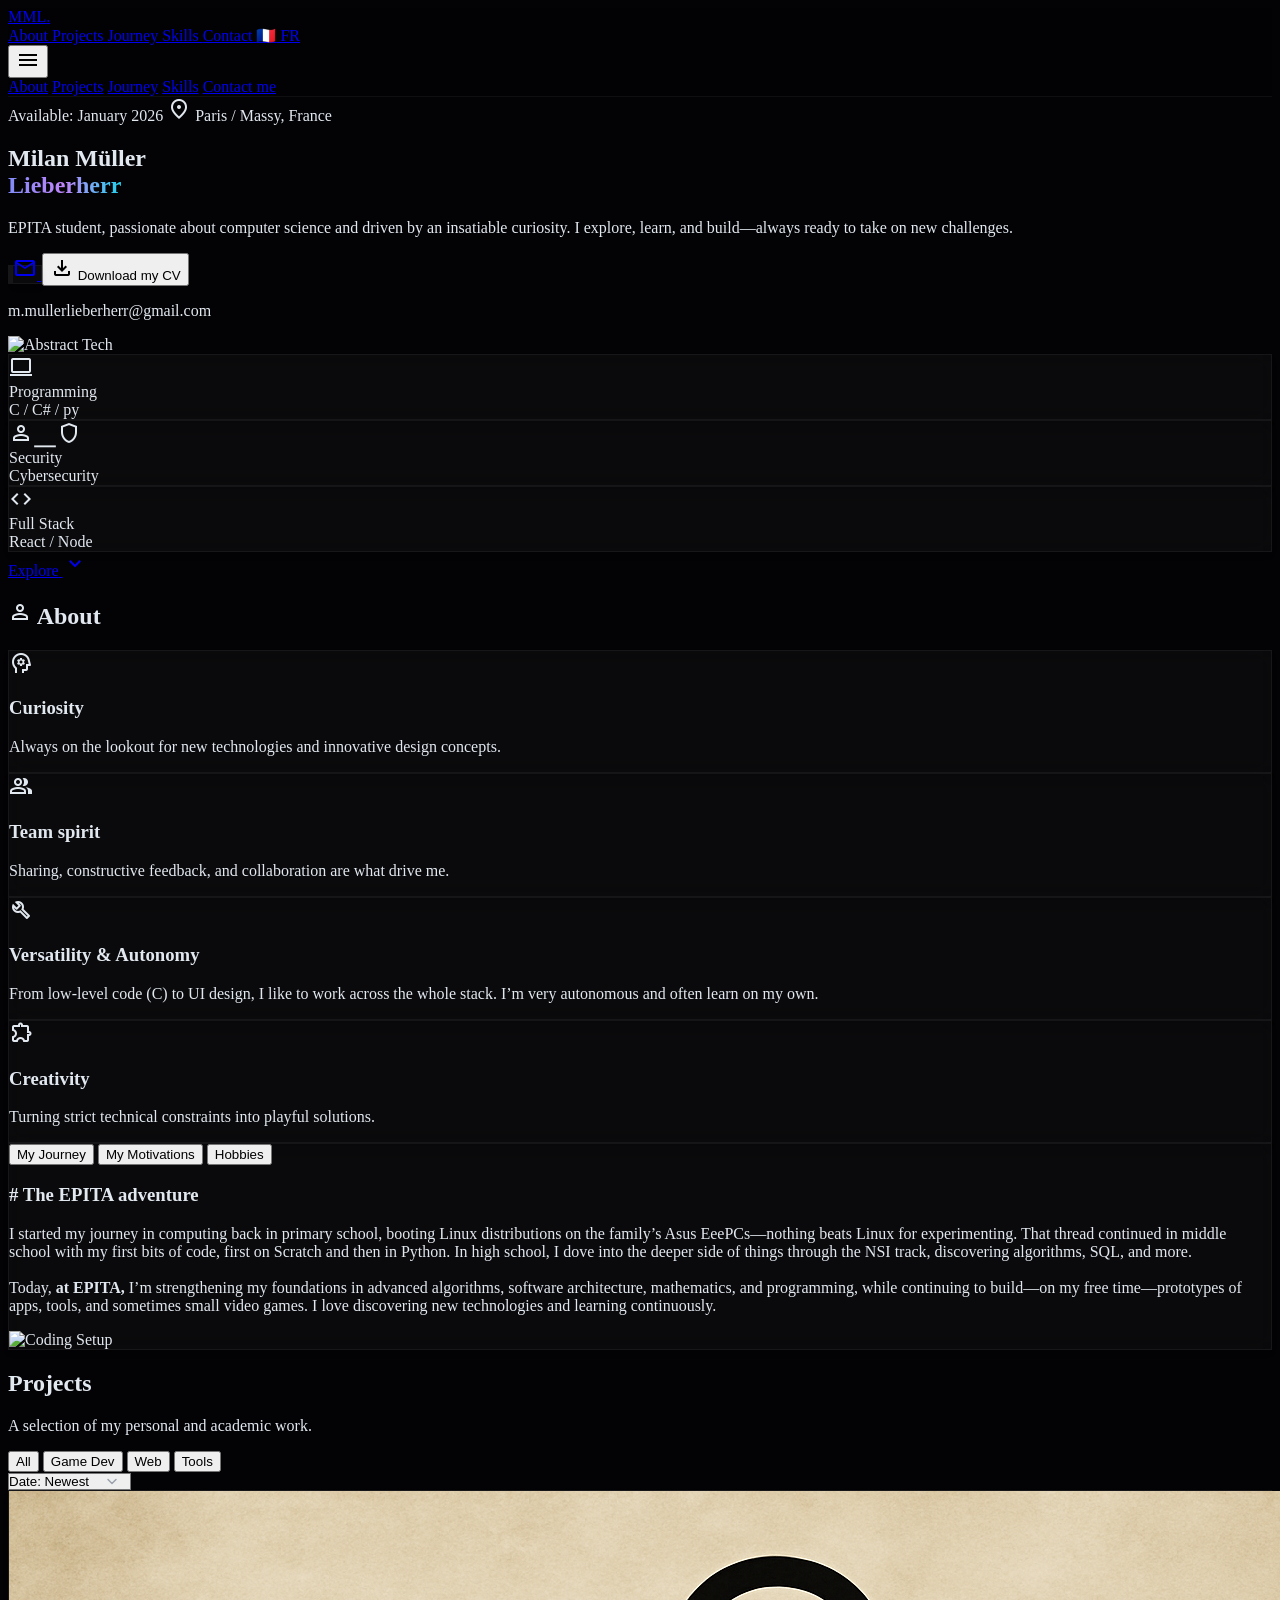
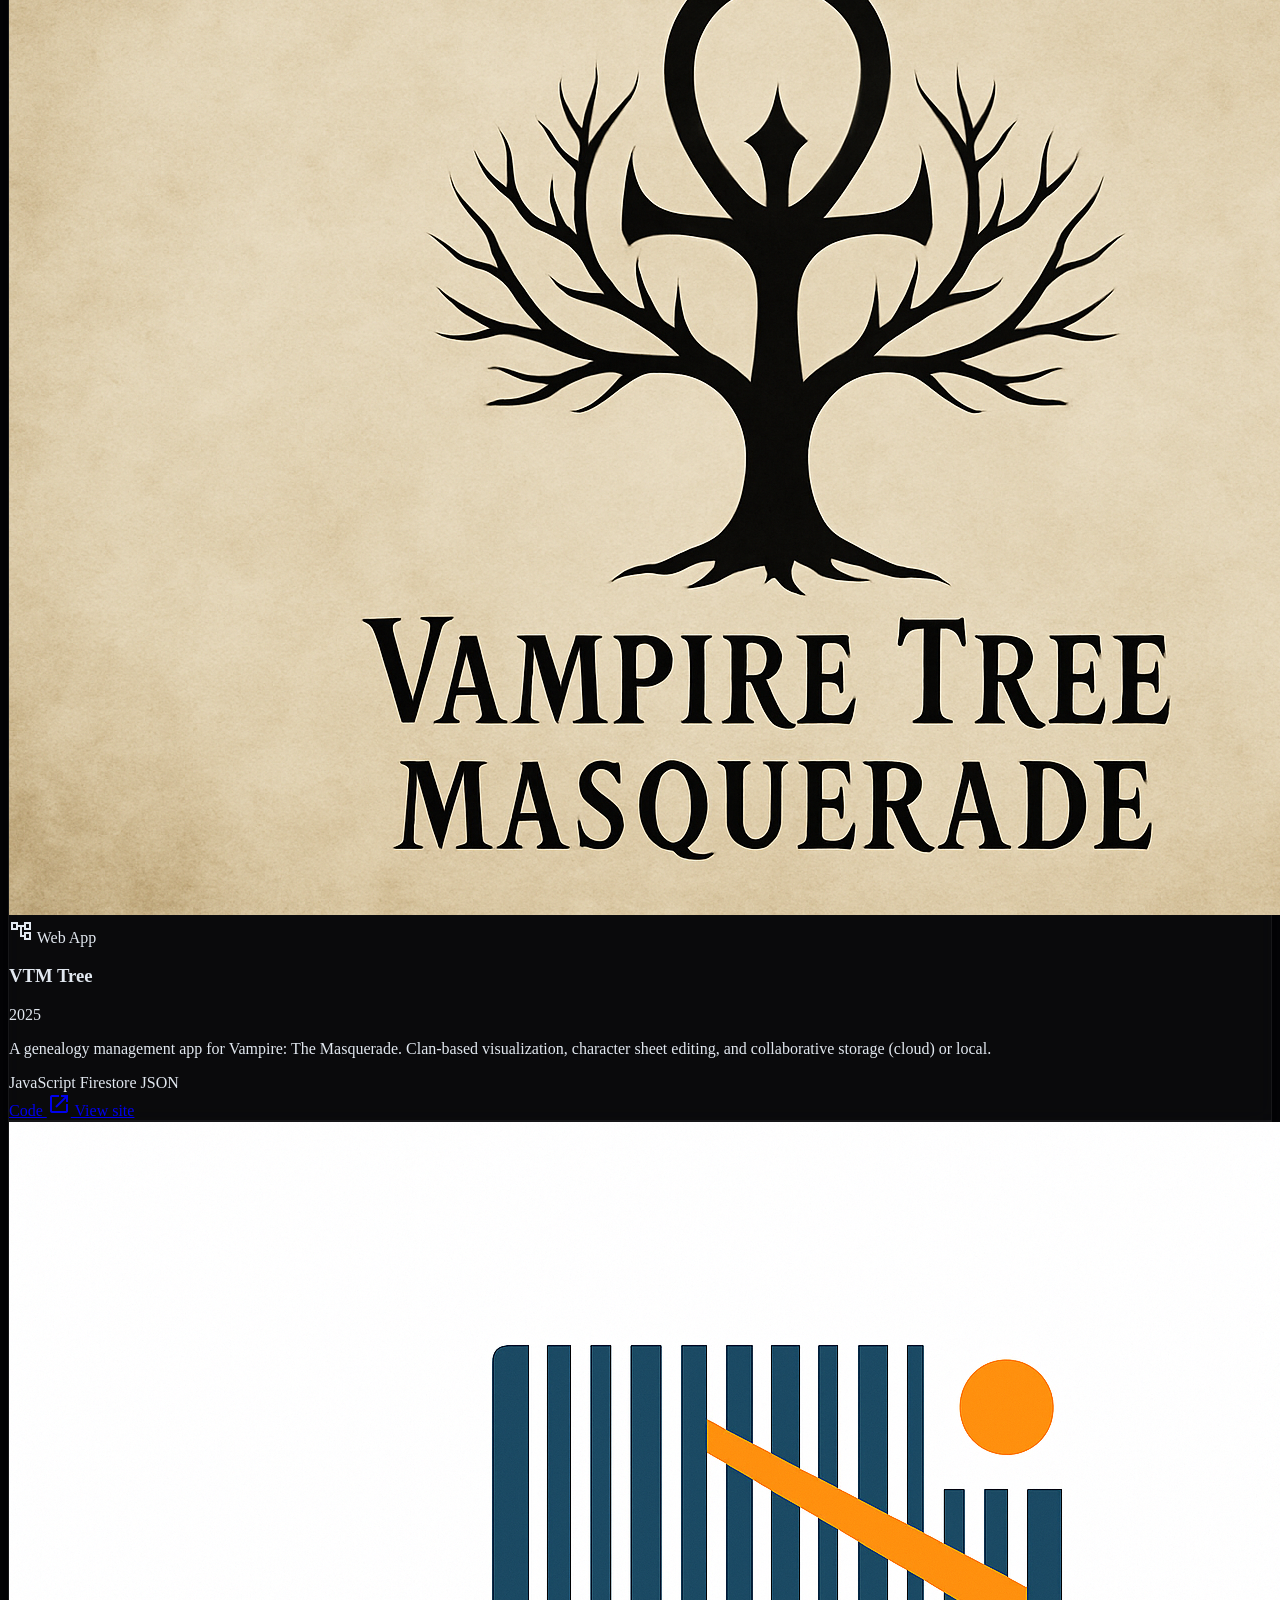
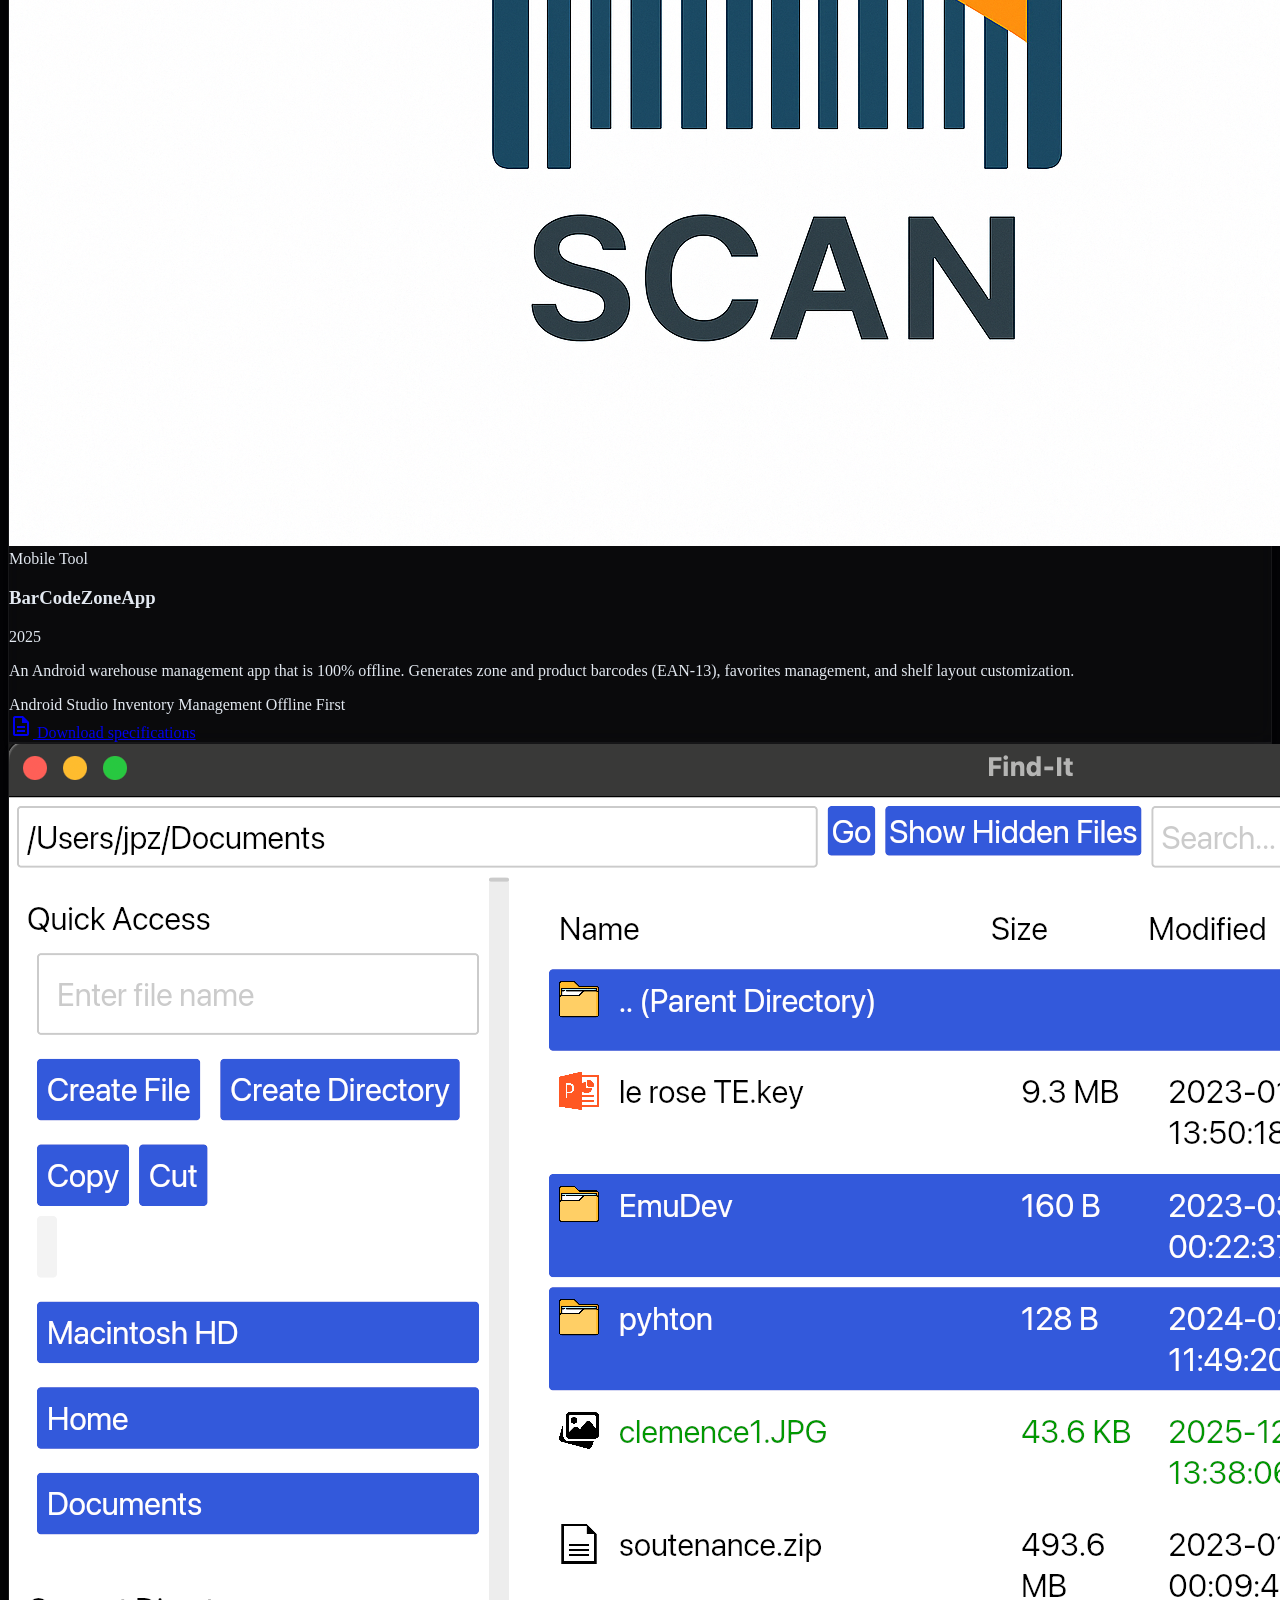
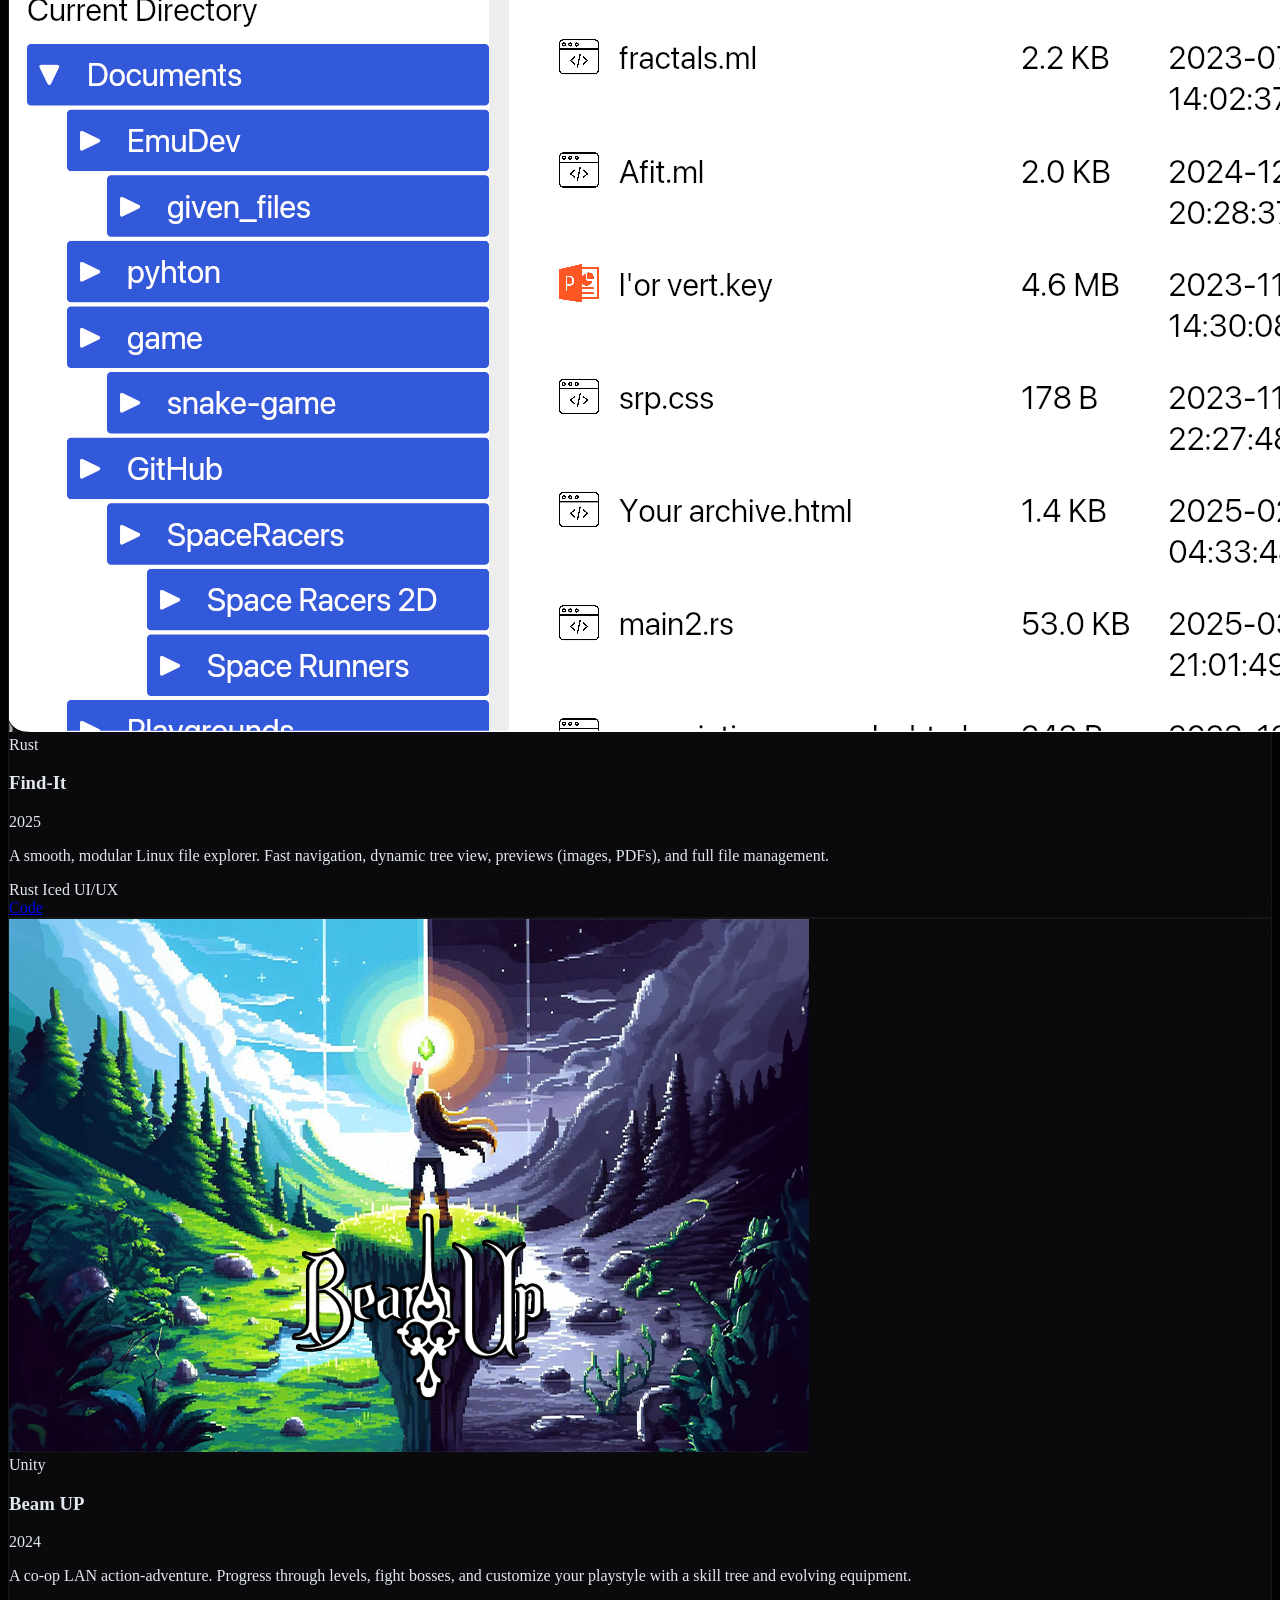
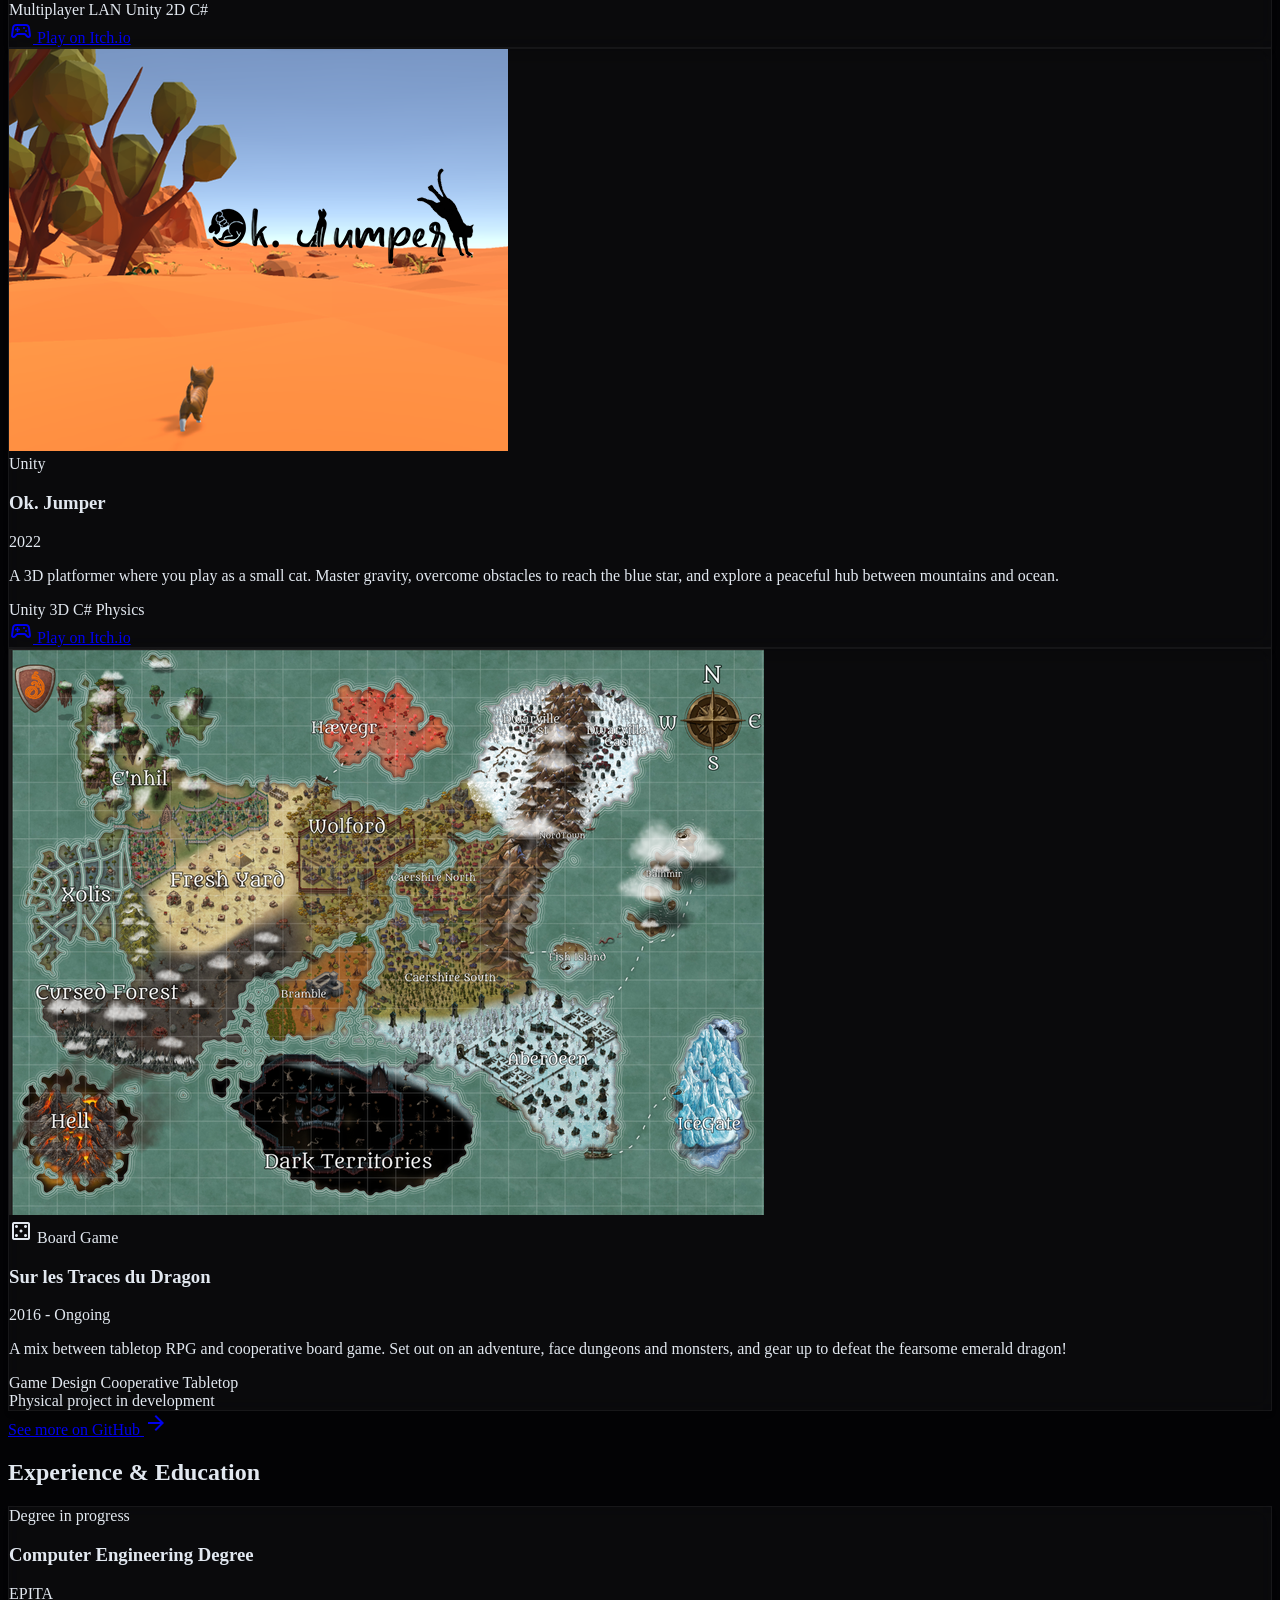
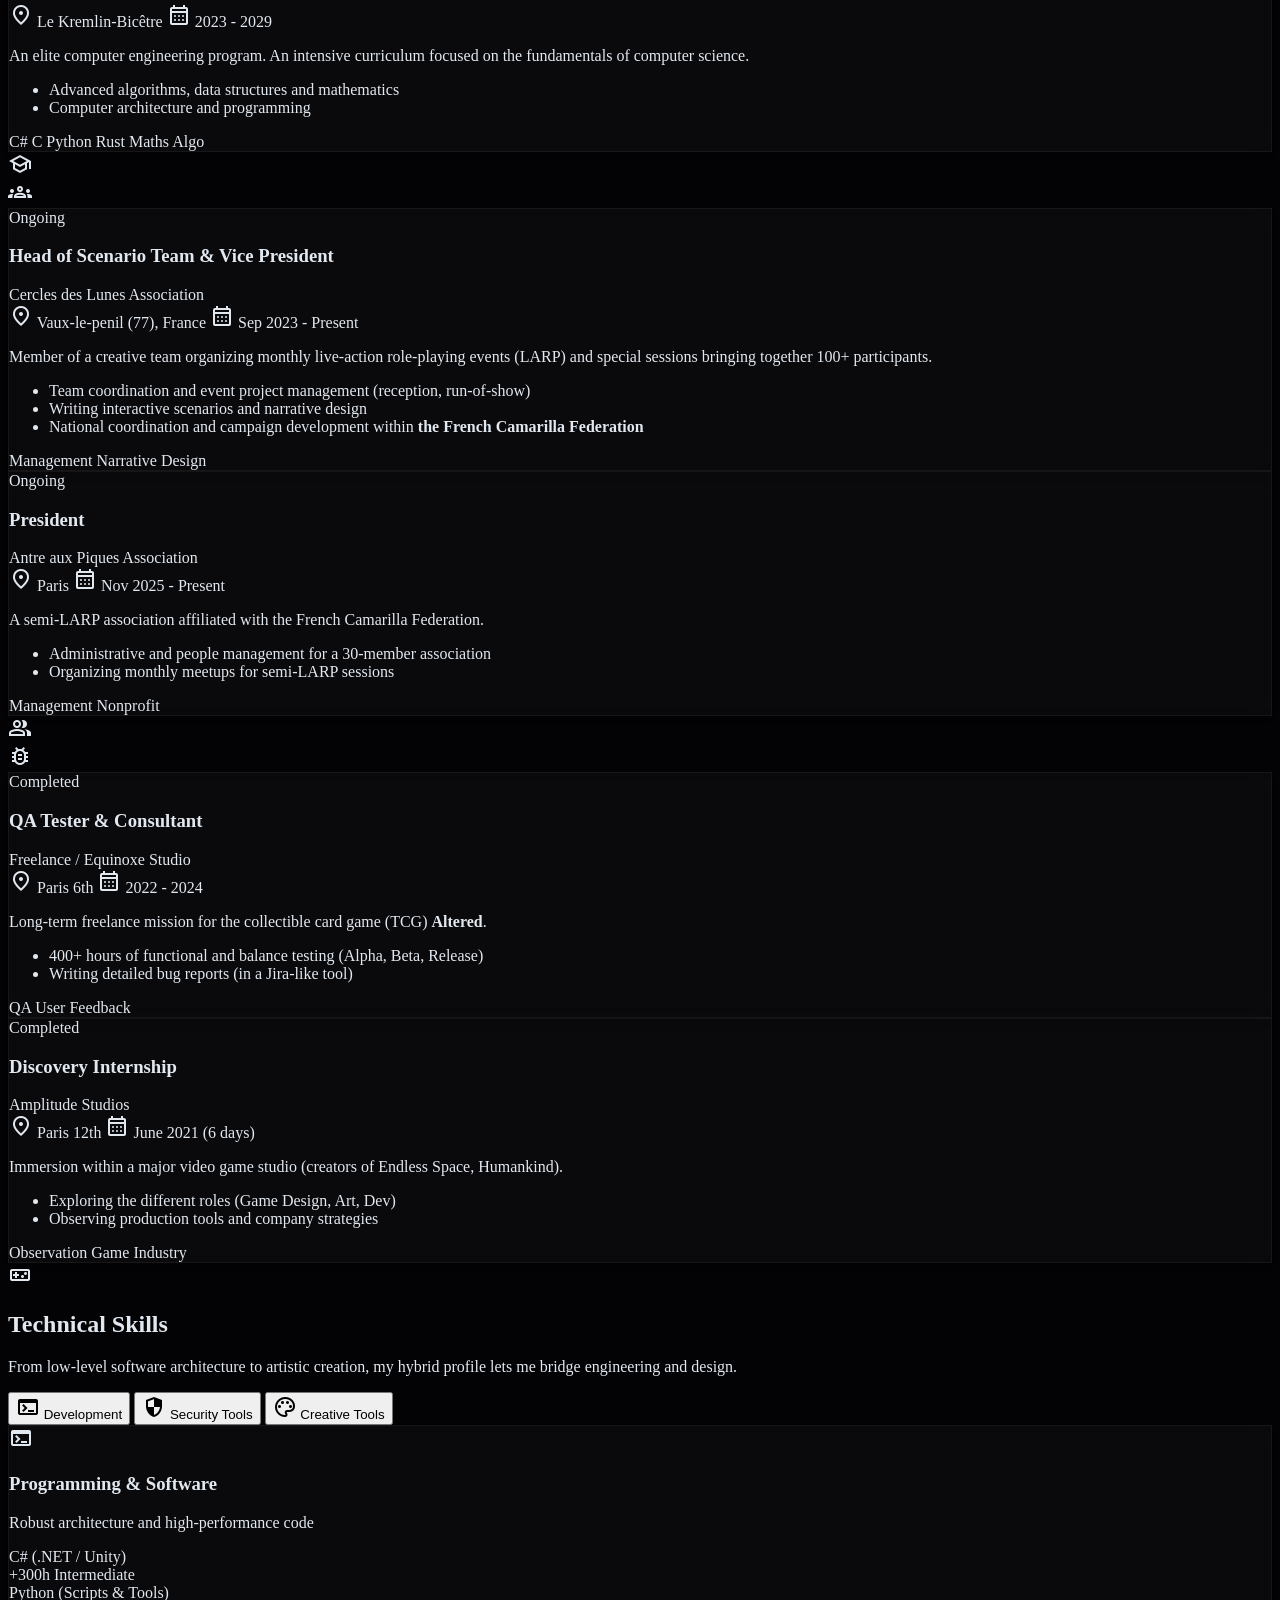
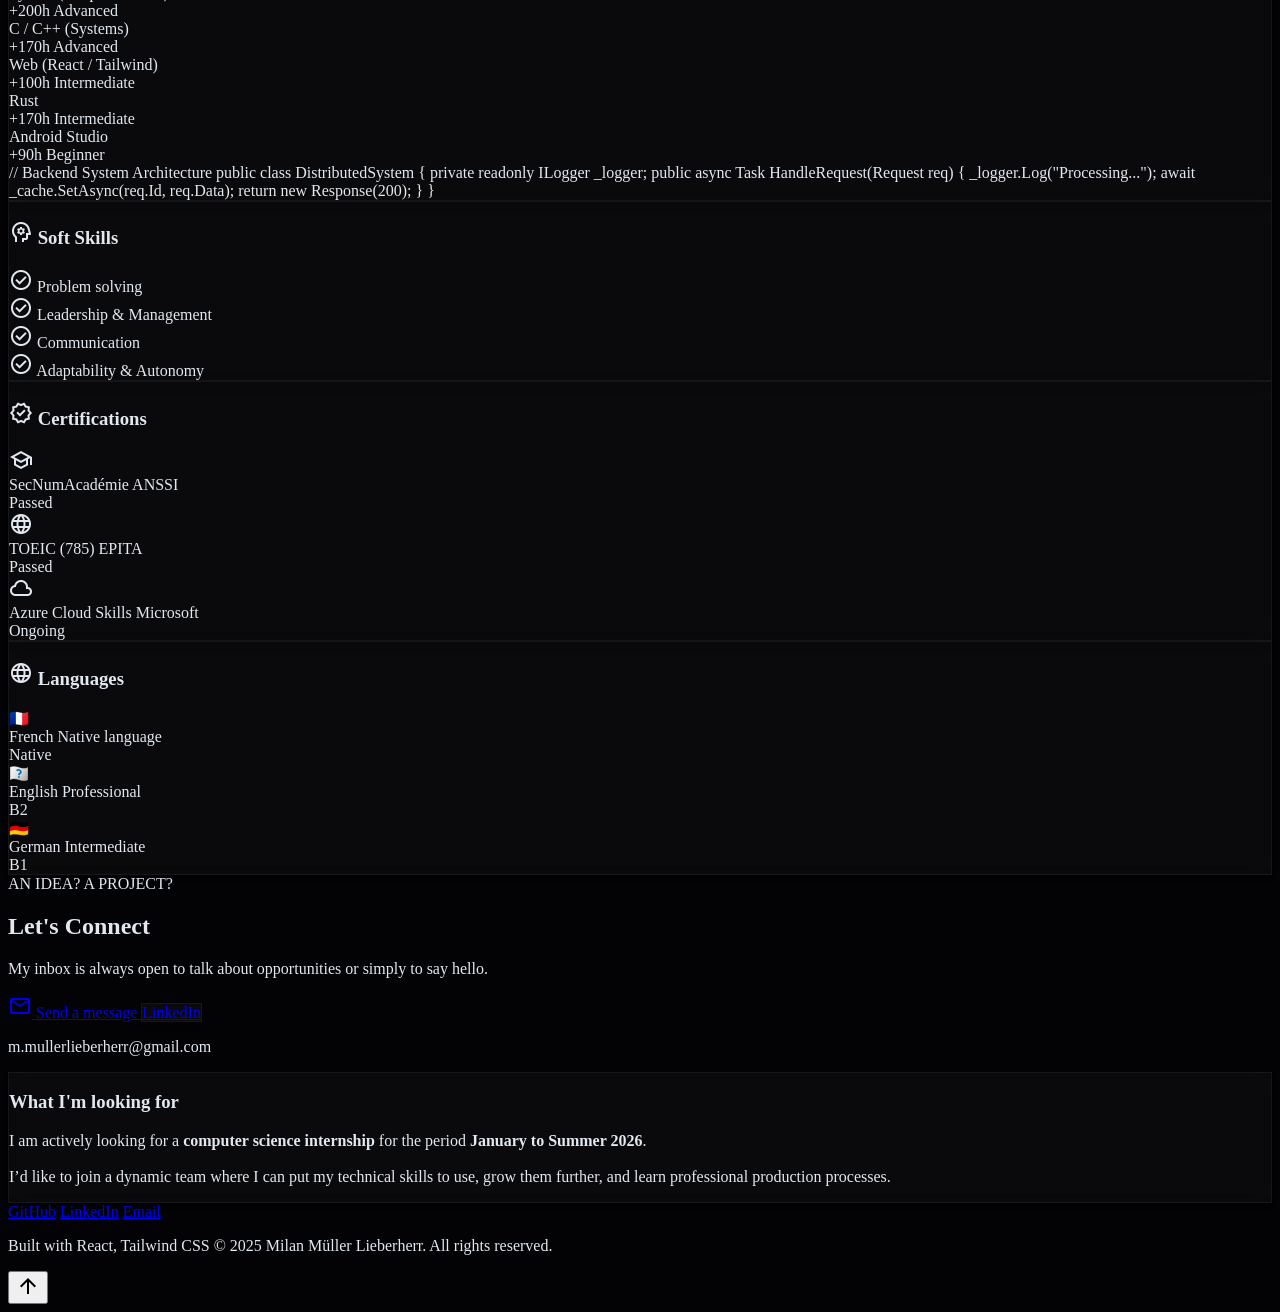
==== index_en.html @ 4d8bd7e8 "english version pushed" ====
<!DOCTYPE html>
<html class="scroll-smooth" lang="fr">
<head>
    <meta charset="utf-8">
    <meta content="width=device-width, initial-scale=1.0" name="viewport">
    <title>MML.init()</title>
    <meta content="Website & Portfolio of Milan Müller Lieberherr - EPITA student" name="description">
    
    <link rel="icon" type="image/svg+xml" href="data:image/svg+xml,%3Csvg xmlns='http://www.w3.org/2000/svg' viewBox='0 0 512 512'%3E%3Crect width='512' height='512' rx='128' fill='%230E0E11'/%3E%3Cpath d='M140 380 L140 132 L256 248 L372 132 L372 380' stroke='%236366f1' stroke-width='48' fill='none' stroke-linecap='round' stroke-linejoin='round'/%3E%3Ccircle cx='420' cy='420' r='32' fill='%2322d3ee'/%3E%3C/svg%3E">

    <!-- Tailwind CSS -->
    <script src="https://cdn.tailwindcss.com"></script>
    
    <!-- Google Fonts -->
    <link href="https://fonts.googleapis.com" rel="preconnect">
    <link crossorigin="" href="https://fonts.gstatic.com" rel="preconnect">
    <link href="https://fonts.googleapis.com/css2?family=Space+Grotesk:wght@300;400;500;600;700&family=Inter:wght@300;400;500;600&family=Fira+Code:wght@400;500&display=swap" rel="stylesheet">
    
    <!-- Material Symbols -->
    <link href="https://fonts.googleapis.com/css2?family=Material+Symbols+Outlined:opsz,wght,FILL,GRAD@24,400,0,0" rel="stylesheet">
    
    <!-- Devicon for logos -->
    <link rel="stylesheet" type='text/css' href="https://cdn.jsdelivr.net/gh/devicons/devicon@latest/devicon.min.css" />

    <script>
        tailwind.config = {
            darkMode: 'class',
            theme: {
                extend: {
                    fontFamily: {
                        sans: ['Inter', 'sans-serif'],
                        display: ['Space Grotesk', 'sans-serif'],
                        mono: ['Fira Code', 'monospace'],
                    },
                    colors: {
                        bg: '#030305',
                        surface: '#0E0E11',
                        surfaceHighlight: '#1A1A20',
                        primary: '#6366f1', // Indigo-500
                        primaryDark: '#4f46e5', // Indigo-600
                        secondary: '#a855f7', // Purple-500
                        accent: '#22d3ee', // Cyan-400
                    },
                    animation: {
                        'float': 'float 6s ease-in-out infinite',
                        'pulse-slow': 'pulse 4s cubic-bezier(0.4, 0, 0.6, 1) infinite',
                        'spin-slow': 'spin 12s linear infinite',
                        'blob': 'blob 7s infinite',
                        'shimmer': 'shimmer 2s infinite',
                        'typing': 'typing 2s steps(20)',
                    },
                    keyframes: {
                        float: {
                            '0%, 100%': { transform: 'translateY(0)' },
                            '50%': { transform: 'translateY(-20px)' },
                        },
                        blob: {
                            '0%': { transform: 'translate(0px, 0px) scale(1)' },
                            '33%': { transform: 'translate(30px, -50px) scale(1.1)' },
                            '66%': { transform: 'translate(-20px, 20px) scale(0.9)' },
                            '100%': { transform: 'translate(0px, 0px) scale(1)' },
                        },
                        shimmer: {
                            '0%': { transform: 'translateX(-100%)' },
                            '100%': { transform: 'translateX(100%)' }
                        },
                        typing: {
                            '0%': { width: '0' },
                            '100%': { width: '100%' }
                        }
                    }
                }
            }
        }
    </script>

    <style>
        body {
            background-color: #030305;
            color: #e2e8f0;
            overflow-x: hidden;
        }
        
        /* Glassmorphism Classes */
        .glass {
            background: rgba(255, 255, 255, 0.03);
            backdrop-filter: blur(10px);
            -webkit-backdrop-filter: blur(10px);
            border: 1px solid rgba(255, 255, 255, 0.05);
            box-shadow: 0 4px 6px -1px rgba(0, 0, 0, 0.1), 0 2px 4px -1px rgba(0, 0, 0, 0.06);
        }
        
        .glass-heavy {
            background: rgba(3, 3, 5, 0.85);
            backdrop-filter: blur(16px);
            -webkit-backdrop-filter: blur(16px);
            border-bottom: 1px solid rgba(255, 255, 255, 0.05);
        }

        .text-gradient {
            background: linear-gradient(to right, #818cf8, #c084fc, #22d3ee);
            -webkit-background-clip: text;
            -webkit-text-fill-color: transparent;
            background-clip: text;
        }

        /* Custom Scrollbar */
        ::-webkit-scrollbar {
            width: 8px;
        }
        ::-webkit-scrollbar-track {
            background: #030305;
        }
        ::-webkit-scrollbar-thumb {
            background: #333;
            border-radius: 4px;
        }
        ::-webkit-scrollbar-thumb:hover {
            background: #4f46e5;
        }

        /* Tab Animations */
        .tab-content {
            display: none;
            opacity: 0;
            transform: translateY(10px);
            transition: opacity 0.4s ease, transform 0.4s ease;
        }
        .tab-content.active {
            display: block;
            opacity: 1;
            transform: translateY(0);
        }
        
        /* Custom Select styling */
        select {
            background-image: url("data:image/svg+xml,%3csvg xmlns='http://www.w3.org/2000/svg' fill='none' viewBox='0 0 20 20'%3e%3cpath stroke='%239ca3af' stroke-linecap='round' stroke-linejoin='round' stroke-width='1.5' d='M6 8l4 4 4-4'/%3e%3c/svg%3e");
            background-position: right 0.5rem center;
            background-repeat: no-repeat;
            background-size: 1.5em 1.5em;
            padding-right: 2.5rem;
            -webkit-appearance: none;
            appearance: none;
        }
    </style>
</head>
<body class="antialiased selection:bg-primary/30 selection:text-white">

    <!-- Navigation -->
    <nav class="fixed top-0 w-full z-50 glass-heavy transition-all duration-300">
        <div class="max-w-7xl mx-auto px-6 h-20 flex items-center justify-between">
            <!-- Logo -->
            <a href="#" class="font-display font-bold text-2xl tracking-tight hover:text-white transition-colors group">
                MML<span class="text-primary group-hover:text-accent transition-colors">.</span>
            </a>

            <!-- Desktop Links -->
            <div class="hidden md:flex items-center gap-8 text-sm font-medium text-gray-400">
                <a href="#about" class="hover:text-primary transition-colors relative group">
                    About
                    <span class="absolute -bottom-1 left-0 w-0 h-0.5 bg-primary transition-all group-hover:w-full"></span>
                </a>
                <a href="#projects" class="hover:text-primary transition-colors relative group">
                    Projects
                    <span class="absolute -bottom-1 left-0 w-0 h-0.5 bg-primary transition-all group-hover:w-full"></span>
                </a>
                <a href="#experience" class="hover:text-primary transition-colors relative group">
                    Journey
                    <span class="absolute -bottom-1 left-0 w-0 h-0.5 bg-primary transition-all group-hover:w-full"></span>
                </a>
                <a href="#skills" class="hover:text-primary transition-colors relative group">
                    Skills
                    <span class="absolute -bottom-1 left-0 w-0 h-0.5 bg-primary transition-all group-hover:w-full"></span>
                </a>
                <a href="#contact" class="px-5 py-2.5 rounded-full bg-white/5 hover:bg-white/10 text-white transition-all border border-white/5 hover:border-primary/30">
                    Contact
                </a>
                <a href="index_en.html" class="flex items-center gap-2 px-3 py-1.5 rounded-lg bg-white/5 hover:bg-white/10 text-xs font-bold transition-all border border-white/5">
                <span class="text-base">🇫🇷</span> FR
                </a>
            </div>

            <!-- Mobile Menu Button -->
            <button id="mobile-menu-btn" class="md:hidden text-white p-2 rounded-lg hover:bg-white/10 transition-colors">
                <span class="material-symbols-outlined">menu</span>
            </button>
        </div>

        <!-- Mobile Menu -->
        <div id="mobile-menu" class="hidden md:hidden absolute top-20 left-0 w-full bg-surface/95 backdrop-blur-xl border-b border-white/10 p-6 flex flex-col gap-4 shadow-2xl">
            <a href="#about" class="text-lg text-gray-300 hover:text-primary py-2 border-b border-white/5">About</a>
            <a href="#projects" class="text-lg text-gray-300 hover:text-primary py-2 border-b border-white/5">Projects</a>
            <a href="#experience" class="text-lg text-gray-300 hover:text-primary py-2 border-b border-white/5">Journey</a>
            <a href="#skills" class="text-lg text-gray-300 hover:text-primary py-2 border-b border-white/5">Skills</a>
            <a href="#contact" class="text-lg text-primary font-bold py-2">Contact me</a>
        </div>
    </nav>

    <!-- Hero Section -->
    <section class="min-h-screen relative flex items-center justify-center pt-20 overflow-hidden">
        <!-- Background Elements (Animated Blobs) -->
        <div class="absolute top-20 right-0 w-[500px] h-[500px] bg-primary/20 rounded-full blur-[120px] pointer-events-none animate-blob"></div>
        <div class="absolute bottom-0 left-0 w-[500px] h-[500px] bg-secondary/20 rounded-full blur-[120px] pointer-events-none animate-blob" style="animation-delay: 2s"></div>
        <div class="absolute top-1/2 left-1/2 w-[300px] h-[300px] bg-accent/10 rounded-full blur-[100px] pointer-events-none animate-blob" style="animation-delay: 4s"></div>

        <div class="max-w-7xl w-full mx-auto px-6 grid lg:grid-cols-2 gap-12 items-center relative z-10">
            <!-- Text Content -->
            <div class="space-y-8 order-2 lg:order-1">
                <div class="space-y-4">
                    <div class="inline-flex flex-wrap items-center gap-3">
                        <span class="px-3 py-1 rounded-full bg-green-500/10 border border-green-500/20 text-green-400 text-xs font-semibold uppercase tracking-wider flex items-center gap-2 shadow-lg shadow-green-900/20">
                            <span class="w-2 h-2 rounded-full bg-green-500 animate-pulse"></span>
                            Available: January 2026
                        </span>
                        <span class="px-3 py-1 rounded-full bg-white/5 border border-white/10 text-gray-400 text-xs font-semibold uppercase tracking-wider flex items-center gap-2">
                            <span class="material-symbols-outlined text-[14px]">location_on</span>
                            Paris / Massy, France
                        </span>
                    </div>
                    
                    <h1 class="text-5xl lg:text-7xl font-display font-bold leading-tight">
                        Milan Müller <br>
                        <span class="text-gradient">Lieberherr</span>
                    </h1>
                    
                    <p class="text-gray-400 text-lg max-w-lg leading-relaxed">
                        EPITA student, passionate about computer science and driven by an insatiable curiosity. I explore, learn, and build—always ready to take on new challenges.                    </p>
                </div>

                <!-- Hero Icons & Actions -->
                <div class="flex flex-wrap items-center gap-4 pt-2">
                    <a href="https://github.com/Swiiptz" target="_blank" class="w-12 h-12 rounded-full glass hover:bg-white/10 hover:border-primary/50 flex items-center justify-center group transition-all duration-300">
                        <i class="devicon-github-original text-2xl text-gray-400 group-hover:text-white transition-colors"></i>
                    </a>
                    <a href="https://www.linkedin.com/in/milan-m%C3%BCller-lieberherr-40856b274" target="_blank" class="w-12 h-12 rounded-full glass hover:bg-white/10 hover:border-primary/50 flex items-center justify-center group transition-all duration-300">
                        <i class="devicon-linkedin-plain text-2xl text-gray-400 group-hover:text-white transition-colors"></i>
                    </a>
                    <a href="mailto:m.mullerlieberherr@gmail.com" class="w-12 h-12 rounded-full glass hover:bg-white/10 hover:border-primary/50 flex items-center justify-center group transition-all duration-300 text-gray-400 hover:text-white">
                        <span class="material-symbols-outlined text-2xl group-hover:scale-110 transition-transform">mail</span>
                    </a>
                    
                    <button onclick="downloadCV()" class="px-6 py-3 rounded-full bg-primary hover:bg-primaryDark text-white font-medium text-sm flex items-center gap-2 transition-all shadow-lg shadow-primary/20 hover:shadow-primary/40 transform hover:-translate-y-0.5 ml-2">
                        <span class="material-symbols-outlined text-lg">download</span>
                        Download my CV
                    </button>
                </div>
                <p class="mt-4 text-primary text-sm font-mono">m.mullerlieberherr@gmail.com</p>

            </div>

            <!-- Animation / Visual -->
            <div class="order-1 lg:order-2 flex justify-center lg:justify-end relative">
                <div class="relative w-[320px] h-[320px] md:w-[450px] md:h-[450px]">
                    <!-- Rotating Rings -->
                    <div class="absolute inset-0 border border-white/5 rounded-full animate-spin-slow"></div>
                    <div class="absolute inset-8 border border-primary/20 rounded-full animate-spin-slow" style="animation-direction: reverse; animation-duration: 15s;"></div>
                    <div class="absolute inset-16 border border-accent/10 rounded-full animate-spin-slow" style="animation-duration: 20s;"></div>

                    <!-- Floating Main Image -->
                    <div class="absolute inset-0 flex items-center justify-center animate-float">
                        <div class="w-3/4 h-3/4 rounded-full overflow-hidden shadow-2xl shadow-primary/20 relative">
                             <div class="absolute inset-0 bg-gradient-to-tr from-primary/20 to-accent/20 mix-blend-overlay z-10"></div>
                             <img src="https://images.unsplash.com/photo-1618005182384-a83a8bd57fbe?q=80&w=1000&auto=format&fit=crop" alt="Abstract Tech" class="w-full h-full object-cover">
                        </div>
                    </div>

                    <!-- Floating Cards -->
                    <div class="absolute top-10 -right-4 glass p-4 rounded-xl flex items-center gap-3 animate-float shadow-xl backdrop-blur-md" style="animation-delay: 1s;">
                        <div class="w-10 h-10 rounded-lg bg-purple-500/20 flex items-center justify-center">
                            <span class="material-symbols-outlined text-purple-400">computer</span>
                        </div>
                        <div class="text-xs">
                            <div class="font-bold text-white">Programming</div>
                            <div class="text-gray-400">C / C# / py</div>
                        </div>
                    </div>
                    <div class="absolute bottom-10 -right-4 glass p-4 rounded-xl flex items-center gap-3 animate-float shadow-xl backdrop-blur-md" style="animation-delay: 1.5s;">
                        <div class="w-10 h-10 rounded-lg bg-red-500/20 flex items-center justify-center">
                            <span class="material-symbols-outlined text-red-400">person_shield</span>
                        </div>
                        <div class="text-xs">
                            <div class="font-bold text-white">Security</div>
                            <div class="text-gray-400">Cybersecurity</div>
                        </div>
                    </div>
                    <div class="absolute bottom-20 -left-4 glass p-4 rounded-xl flex items-center gap-3 animate-float shadow-xl backdrop-blur-md" style="animation-delay: 2.5s;">
                        <div class="w-10 h-10 rounded-lg bg-cyan-500/20 flex items-center justify-center">
                            <span class="material-symbols-outlined text-cyan-400">code</span>
                        </div>
                        <div class="text-xs">
                            <div class="font-bold text-white">Full Stack</div>
                            <div class="text-gray-400">React / Node</div>
                        </div>
                    </div>
                </div>
            </div>
        </div>

        <!-- Scroll Down Indicator (Déplacé hors du conteneur grid pour être en bas de l'écran) -->
        <a href="#about" class="absolute bottom-8 left-1/2 transform -translate-x-1/2 flex flex-col items-center gap-2 text-gray-500 hover:text-white transition-colors animate-bounce z-20 p-2 cursor-pointer">
            <span class="text-[10px] tracking-[0.2em] uppercase font-medium">Explore</span>
            <span class="material-symbols-outlined">keyboard_arrow_down</span>
        </a>
    </section>

    <!-- About Me Section -->
    <section id="about" class="py-24 bg-surface/30 relative">
        <div class="max-w-6xl mx-auto px-6">
            <div class="flex flex-col md:flex-row gap-4 items-end mb-12">
                <h2 class="text-4xl font-display font-bold flex items-center gap-3">
                    <span class="material-symbols-outlined text-primary text-4xl">person</span>
                    About
                </h2>
                <div class="h-px bg-white/10 flex-1 mb-2"></div>
            </div>

            <!-- 4 Strength Cards -->
            <div class="grid grid-cols-1 md:grid-cols-2 lg:grid-cols-4 gap-6 mb-16">
                <!-- Card 1 -->
                <div class="glass p-6 rounded-2xl hover:bg-white/5 transition-all duration-300 group hover:-translate-y-1">
                    <div class="w-12 h-12 rounded-xl bg-blue-500/10 border border-blue-500/20 flex items-center justify-center text-blue-400 mb-4 group-hover:scale-110 transition-transform">
                        <span class="material-symbols-outlined">psychology</span>
                    </div>
                    <h3 class="font-bold text-lg text-white mb-2">Curiosity</h3>
                    <p class="text-sm text-gray-400 leading-relaxed">Always on the lookout for new technologies and innovative design concepts.</p>
                </div>
                <!-- Card 2 -->
                <div class="glass p-6 rounded-2xl hover:bg-white/5 transition-all duration-300 group hover:-translate-y-1">
                    <div class="w-12 h-12 rounded-xl bg-purple-500/10 border border-purple-500/20 flex items-center justify-center text-purple-400 mb-4 group-hover:scale-110 transition-transform">
                        <span class="material-symbols-outlined">group</span>
                    </div>
                    <h3 class="font-bold text-lg text-white mb-2">Team spirit</h3>
                    <p class="text-sm text-gray-400 leading-relaxed">Sharing, constructive feedback, and collaboration are what drive me.</p>
                </div>
                <!-- Card 3 -->
                <div class="glass p-6 rounded-2xl hover:bg-white/5 transition-all duration-300 group hover:-translate-y-1">
                    <div class="w-12 h-12 rounded-xl bg-green-500/10 border border-green-500/20 flex items-center justify-center text-green-400 mb-4 group-hover:scale-110 transition-transform">
                        <span class="material-symbols-outlined">build</span>
                    </div>
                    <h3 class="font-bold text-lg text-white mb-2">Versatility & Autonomy</h3>
                    <p class="text-sm text-gray-400 leading-relaxed">From low-level code (C) to UI design, I like to work across the whole stack. I’m very autonomous and often learn on my own.</p>
                </div>
                <!-- Card 4 -->
                <div class="glass p-6 rounded-2xl hover:bg-white/5 transition-all duration-300 group hover:-translate-y-1">
                    <div class="w-12 h-12 rounded-xl bg-pink-500/10 border border-pink-500/20 flex items-center justify-center text-pink-400 mb-4 group-hover:scale-110 transition-transform">
                        <span class="material-symbols-outlined">extension</span>
                    </div>
                    <h3 class="font-bold text-lg text-white mb-2">Creativity</h3>
                    <p class="text-sm text-gray-400 leading-relaxed">Turning strict technical constraints into playful solutions.</p>
                </div>
            </div>

            <!-- Tabbed Content -->
            <div class="glass rounded-3xl p-1 overflow-hidden shadow-2xl">
                <!-- Tab Buttons -->
                <div class="grid grid-cols-3 gap-1 p-1 bg-black/40 rounded-t-3xl border-b border-white/5">
                    <button class="tab-btn active px-4 py-3 text-sm font-medium rounded-xl text-gray-400 hover:text-white transition-all data-[active=true]:bg-surfaceHighlight data-[active=true]:text-white data-[active=true]:shadow-md border border-transparent data-[active=true]:border-white/5" data-active="true" onclick="openTab(event, 'journey')">
                        My Journey
                    </button>
                    <button class="tab-btn px-4 py-3 text-sm font-medium rounded-xl text-gray-400 hover:text-white transition-all data-[active=true]:bg-surfaceHighlight data-[active=true]:text-white data-[active=true]:shadow-md border border-transparent data-[active=true]:border-white/5" onclick="openTab(event, 'drives')">
                        My Motivations
                    </button>
                    <button class="tab-btn px-4 py-3 text-sm font-medium rounded-xl text-gray-400 hover:text-white transition-all data-[active=true]:bg-surfaceHighlight data-[active=true]:text-white data-[active=true]:shadow-md border border-transparent data-[active=true]:border-white/5" onclick="openTab(event, 'beyond')">
                        Hobbies
                    </button>
                </div>

                <!-- Content Area -->
                <div class="p-8 md:p-12 min-h-[350px] bg-black/20">
                    <div id="journey" class="tab-content active space-y-6">
                        <h3 class="text-2xl font-bold text-white flex items-center gap-2">
                            <span class="text-primary">#</span> The EPITA adventure
                        </h3>
                        <p class="text-gray-300 leading-relaxed text-lg">
I started my journey in computing back in primary school, booting Linux distributions on the family’s Asus EeePCs—nothing beats Linux for experimenting. That thread continued in middle school with my first bits of code, first on Scratch and then in Python. In high school, I dove into the deeper side of things through the NSI track, discovering algorithms, SQL, and more.
<br><br>Today, <strong>at EPITA,</strong> I’m strengthening my foundations in advanced algorithms, software architecture, mathematics, and programming, while continuing to build—on my free time—prototypes of apps, tools, and sometimes small video games. I love discovering new technologies and learning continuously.                        </p>
                        <!-- Abstract Timeline Image -->
                        <div class="w-full h-40 rounded-xl overflow-hidden relative group">
                            <div class="absolute inset-0 bg-primary/20 mix-blend-multiply group-hover:bg-transparent transition-colors duration-500"></div>
                            <img src="https://images.unsplash.com/photo-1555949963-aa79dcee981c?q=80&w=1000&auto=format&fit=crop" alt="Coding Setup" class="w-full h-full object-cover opacity-80 group-hover:opacity-100 group-hover:scale-105 transition-all duration-700">
                        </div>
                    </div>

                    <div id="drives" class="tab-content space-y-6">
                        <h3 class="text-2xl font-bold text-white flex items-center gap-2">
                            <span class="text-secondary">#</span> What drives me
                        </h3>
                        <p class="text-gray-300 leading-relaxed text-lg">
                 I’m motivated by the direct impact of what I build on users, and by constantly discovering new technologies. My curiosity pushes me to explore, understand, and experiment. Solving a complex bug, optimizing a system, or seeing a feature I built tangibly improve a user’s experience is a real source of satisfaction for me.
                        </p>
                        <div class="flex flex-wrap gap-3 mt-6">
                            <span class="px-4 py-2 rounded-lg bg-surface border border-white/10 text-sm text-gray-300 flex items-center gap-2"><span class="w-2 h-2 rounded-full bg-blue-400"></span>UX / UI</span>
                            <span class="px-4 py-2 rounded-lg bg-surface border border-white/10 text-sm text-gray-300 flex items-center gap-2"><span class="w-2 h-2 rounded-full bg-purple-400"></span>Software Architecture</span>
                            <span class="px-4 py-2 rounded-lg bg-surface border border-white/10 text-sm text-gray-300 flex items-center gap-2"><span class="w-2 h-2 rounded-full bg-green-400"></span>Gameplay Loop</span>
                            <span class="px-4 py-2 rounded-lg bg-surface border border-white/10 text-sm text-gray-300 flex items-center gap-2"><span class="w-2 h-2 rounded-full bg-yellow-400"></span>Prototyping</span>
                        </div>
                    </div>

                    <div id="beyond" class="tab-content space-y-6">
                        <h3 class="text-2xl font-bold text-white flex items-center gap-2">
                            <span class="text-accent">#</span> Beyond code
                        </h3>
                        <div class="grid md:grid-cols-2 gap-8">
                            <div>
                                <p class="text-gray-300 leading-relaxed mb-6">
                                    When I’m not in front of a screen, I’m often behind a lens, or planning my next role‑playing session. These activities fuel my creativity and teach me patience, precision, and perspective.
                                </p>
                                <ul class="space-y-4 text-gray-400">
                                    <li class="flex items-center gap-3 p-3 rounded-lg bg-white/5 hover:bg-white/10 transition-colors">
                                        <div class="p-2 bg-yellow-500/20 rounded-lg text-yellow-500"><span class="material-symbols-outlined text-sm">linked_camera</span></div>
                                        <span>Digital/Film Photography & Drone</span>
                                    </li>
                                    <li class="flex items-center gap-3 p-3 rounded-lg bg-white/5 hover:bg-white/10 transition-colors">
                                        <div class="p-2 bg-green-500/20 rounded-lg text-green-500"><span class="material-symbols-outlined text-sm">sports_kabaddi</span></div>
                                        <span>Live Action Roleplay & Tabletop RPG</span>
                                    </li>
                                    <li class="flex items-center gap-3 p-3 rounded-lg bg-white/5 hover:bg-white/10 transition-colors">
                                        <div class="p-2 bg-blue-500/20 rounded-lg text-blue-500"><span class="material-symbols-outlined text-sm">edit_note</span></div>
                                        <span>Writing</span>
                                    </li>
                                </ul>
                            </div>
                            <div class="grid grid-cols-2 gap-3 h-full">
                                <!-- Hobbies Images (Unsplash) -->
                                <img src="https://images.unsplash.com/photo-1516035069371-29a1b244cc32?q=80&w=500&auto=format&fit=crop" alt="Camera" class="rounded-lg object-cover w-full h-full min-h-[150px] hover:opacity-80 transition-opacity">
                                <img src="Img/jdr.jpg" alt="JDR" class="rounded-lg object-cover w-full h-full min-h-[150px] hover:opacity-80 transition-opacity">
                            </div>
                        </div>
                    </div>
                </div>
            </div>
        </div>
    </section>

    <!-- Featured Projects -->
    <section id="projects" class="py-24">
        <div class="max-w-7xl mx-auto px-6">
            <div class="flex flex-col md:flex-row md:items-end justify-between mb-12 gap-6">
                <div>
                    <h2 class="text-4xl font-display font-bold mb-2">Projects</h2>
                    <p class="text-gray-400">A selection of my personal and academic work.</p>
                </div>
                
                <!-- Filters & Sorting -->
                <div class="flex flex-wrap gap-4 items-center">
                    <!-- Category Filter -->
                    <div class="flex p-1 bg-surface border border-white/10 rounded-lg self-start">
                        <button onclick="filterProjects('all', this)" class="project-filter-btn px-4 py-2 text-xs font-medium rounded transition-colors text-white bg-white/10 shadow-sm">All</button>
                        <button onclick="filterProjects('game-dev', this)" class="project-filter-btn px-4 py-2 text-xs font-medium rounded transition-colors text-gray-400 hover:text-white">Game Dev</button>
                        <button onclick="filterProjects('web', this)" class="project-filter-btn px-4 py-2 text-xs font-medium rounded transition-colors text-gray-400 hover:text-white">Web</button>
                        <button onclick="filterProjects('tool', this)" class="project-filter-btn px-4 py-2 text-xs font-medium rounded transition-colors text-gray-400 hover:text-white">Tools</button>
                    </div>

                    <!-- Year Sort Dropdown -->
                    <div class="relative">
                        <select onchange="sortProjects(this.value)" class="appearance-none bg-surface border border-white/10 text-gray-300 text-xs font-medium rounded-lg px-4 py-2.5 pr-8 focus:outline-none focus:border-primary/50 hover:border-white/20 transition-colors cursor-pointer">
                            <option value="newest">Date: Newest</option>
                            <option value="oldest">Date: Oldest</option>
                        </select>
                    </div>
                </div>
            </div>

            <!-- Projects Grid -->
            <div id="projects-grid" class="grid md:grid-cols-2 lg:grid-cols-3 gap-8">
                <!-- Project 2: VTM Tree  -->
                <div class="project-card glass rounded-xl overflow-hidden group hover:border-red-500/50 transition-all duration-300 flex flex-col hover:shadow-2xl hover:shadow-red-900/20 hover:-translate-y-2" data-category="web" data-year="2025">
                    <div class="relative h-56 overflow-hidden">
                        <div class="absolute inset-0 bg-black/20 group-hover:bg-transparent transition-colors z-10"></div>
                        
                        <img src="Img/VTM Tree.png" alt="VTM Tree" class="w-full h-full object-cover group-hover:scale-110 transition-transform duration-700">

                        
                        <div class="absolute top-3 right-3 z-20 bg-black/70 backdrop-blur px-2 py-1 rounded border border-white/10 flex items-center gap-1">
                            <span class="material-symbols-outlined text-xs text-red-500">account_tree</span>
                            <span class="text-[10px] text-white font-mono uppercase">Web App</span>
                        </div>
                    </div>
                    <div class="p-6 flex-1 flex flex-col bg-gradient-to-b from-transparent to-black/40">
                        <div class="flex justify-between items-start mb-2 gap-2">
                            <h3 class="text-xl font-bold text-white group-hover:text-red-500 transition-colors">VTM Tree</h3>
                            <span class="text-[10px] text-gray-400 font-mono border border-white/10 px-2 py-1 rounded bg-white/5 whitespace-nowrap">2025</span>
                        </div>
                        
                        <p class="text-sm text-gray-400 mb-6 flex-1 leading-relaxed">
                            A genealogy management app for Vampire: The Masquerade. Clan-based visualization, character sheet editing, and collaborative storage (cloud) or local.
                        </p>
                        <div class="flex flex-wrap gap-2 mb-6">
                            <span class="text-[10px] px-2 py-1 rounded bg-white/5 border border-white/5 text-gray-300">JavaScript</span>
                            <span class="text-[10px] px-2 py-1 rounded bg-white/5 border border-white/5 text-gray-300">Firestore</span>
                            <span class="text-[10px] px-2 py-1 rounded bg-white/5 border border-white/5 text-gray-300">JSON</span>
                        </div>
                        <div class="flex items-center gap-3 pt-4 border-t border-white/5">
                            <a href="https://github.com/VTMCoding/vampire-tree-mascarade" target="_blank" class="flex items-center gap-2 text-xs font-bold text-gray-300 hover:text-white transition-colors">
                                <i class="devicon-github-original"></i> Code
                            </a>
                            <a href="https://vtmcoding.github.io/vampire-tree-mascarade/" target="_blank" class="flex items-center gap-2 text-xs font-bold text-red-400 hover:text-red-300 transition-colors ml-auto">
                                <span class="material-symbols-outlined text-base">open_in_new</span> View site
                            </a>
                        </div>
                    </div>
                </div>
                 <!-- Project 2: BarCodeZoneApp (NOUVEAU PROJET) -->
                <div class="project-card glass rounded-xl overflow-hidden group hover:border-green-500/50 transition-all duration-300 flex flex-col hover:shadow-2xl hover:shadow-green-900/20 hover:-translate-y-2" data-category="tool" data-year="2025">
                    <div class="relative h-56 overflow-hidden">
                        <div class="absolute inset-0 bg-black/20 group-hover:bg-transparent transition-colors z-10"></div>
                        
                        <img src="Img/bar-code.png" alt="BarCodeZoneApp" class="w-full h-full object-cover group-hover:scale-110 transition-transform duration-700">

                        
                        <div class="absolute top-3 right-3 z-20 bg-black/70 backdrop-blur px-2 py-1 rounded border border-white/10 flex items-center gap-1">
                            <i class="devicon-android-plain text-xs text-green-500"></i>
                            <span class="text-[10px] text-white font-mono uppercase">Mobile Tool</span>
                        </div>
                    </div>
                    <div class="p-6 flex-1 flex flex-col bg-gradient-to-b from-transparent to-black/40">
                        <div class="flex justify-between items-start mb-2 gap-2">
                            <h3 class="text-xl font-bold text-white group-hover:text-green-500 transition-colors">BarCodeZoneApp</h3>
                            <span class="text-[10px] text-gray-400 font-mono border border-white/10 px-2 py-1 rounded bg-white/5 whitespace-nowrap">2025</span>
                        </div>
                        
                        <p class="text-sm text-gray-400 mb-6 flex-1 leading-relaxed">
                            An Android warehouse management app that is 100% offline. Generates zone and product barcodes (EAN‑13), favorites management, and shelf layout customization.
                        </p>
                        <div class="flex flex-wrap gap-2 mb-6">
                            <span class="text-[10px] px-2 py-1 rounded bg-white/5 border border-white/5 text-gray-300">Android Studio</span>
                            <span class="text-[10px] px-2 py-1 rounded bg-white/5 border border-white/5 text-gray-300">Inventory Management</span>
                            <span class="text-[10px] px-2 py-1 rounded bg-white/5 border border-white/5 text-gray-300">Offline First</span>
                        </div>
                        <div class="flex items-center gap-3 pt-4 border-t border-white/5">
                            <a href="rsrc/Spécifications BarCodeZoneApp.pdf" download class="flex items-center gap-2 text-xs font-bold text-green-400 hover:text-green-300 transition-colors w-full justify-center">
                                <span class="material-symbols-outlined text-base">description</span> Download specifications
                            </a>
                        </div>
                    </div>
                </div>

                <!-- Project 1: Find-It (Ongoing) -->
                <div class="project-card glass rounded-xl overflow-hidden group hover:border-secondary/50 transition-all duration-300 flex flex-col hover:shadow-2xl hover:shadow-secondary/10 hover:-translate-y-2" data-category="tool" data-year="2025">
                    <div class="relative h-56 overflow-hidden">
                        <div class="absolute inset-0 bg-black/20 group-hover:bg-transparent transition-colors z-10"></div>
                        
                        <img src="Img/rust_finder_all_2.png" alt="Find-It File Manager" class="w-full h-full group-hover:scale-110 transition-transform duration-700">

                        
                        <div class="absolute top-3 right-3 z-20 bg-black/70 backdrop-blur px-2 py-1 rounded border border-white/10 flex items-center gap-1">
                            <i class="devicon-rust-plain text-xs text-white"></i>
                            <span class="text-[10px] text-white font-mono uppercase">Rust</span>
                        </div>
                    </div>
                    <div class="p-6 flex-1 flex flex-col bg-gradient-to-b from-transparent to-black/40">
                        <div class="flex justify-between items-start mb-2 gap-2">
                            <h3 class="text-xl font-bold text-white group-hover:text-secondary transition-colors">Find-It</h3>
                            <span class="text-[10px] text-gray-400 font-mono border border-white/10 px-2 py-1 rounded bg-white/5 whitespace-nowrap">
                                <span class="w-1.5 h-1.5 rounded-full bg-green-500 animate-pulse"></span>
                                2025
                            </span>
                        </div>

                        <p class="text-sm text-gray-400 mb-6 flex-1 leading-relaxed">A smooth, modular Linux file explorer. Fast navigation, dynamic tree view, previews (images, PDFs), and full file management.</p>
                        <div class="flex flex-wrap gap-2 mb-6">
                            <span class="text-[10px] px-2 py-1 rounded bg-white/5 border border-white/5 text-gray-300">Rust</span>
                            <span class="text-[10px] px-2 py-1 rounded bg-white/5 border border-white/5 text-gray-300">Iced</span>
                            <span class="text-[10px] px-2 py-1 rounded bg-white/5 border border-white/5 text-gray-300">UI/UX</span>
                        </div>
                        <div class="flex items-center gap-3 pt-4 border-t border-white/5">
                            <a href="https://github.com/LordJpz18/projets4-rust-finder" class="flex items-center gap-2 text-xs font-bold text-gray-300 hover:text-white transition-colors">
                                <i class="devicon-github-original"></i> Code
                            </a>
                        </div>
                    </div>
                </div>

                <!-- Project 2: Beam UP -->
                <div class="project-card glass rounded-xl overflow-hidden group hover:border-primary/50 transition-all duration-300 flex flex-col hover:shadow-2xl hover:shadow-primary/10 hover:-translate-y-2" data-category="game-dev" data-year="2024">
                    <div class="relative h-56 overflow-hidden">
                        <div class="absolute inset-0 bg-black/20 group-hover:bg-transparent transition-colors z-10"></div>
                        
                        <img src="Img/BeamUP.png" alt="Beam Up" class="w-full h-full object-cover group-hover:scale-110 transition-transform duration-700">

                        
                        <div class="absolute top-3 right-3 z-20 bg-black/70 backdrop-blur px-2 py-1 rounded border border-white/10 flex items-center gap-1">
                            <i class="devicon-unity-original text-xs"></i>
                            <span class="text-[10px] text-white font-mono uppercase">Unity</span>
                        </div>
                    </div>
                    <div class="p-6 flex-1 flex flex-col bg-gradient-to-b from-transparent to-black/40">
                        <div class="flex justify-between items-start mb-2 gap-2">
                            <h3 class="text-xl font-bold text-white group-hover:text-primary transition-colors">Beam UP</h3>
                            <span class="text-[10px] text-gray-400 font-mono border border-white/10 px-2 py-1 rounded bg-white/5 whitespace-nowrap">2024</span>
                        </div>
                        
                        <p class="text-sm text-gray-400 mb-6 flex-1 leading-relaxed">
                            A co-op LAN action-adventure. Progress through levels, fight bosses, and customize your playstyle with a skill tree and evolving equipment.
                        </p>
                        <div class="flex flex-wrap gap-2 mb-6">
                            <span class="text-[10px] px-2 py-1 rounded bg-white/5 border border-white/5 text-gray-300">Multiplayer LAN</span>
                            <span class="text-[10px] px-2 py-1 rounded bg-white/5 border border-white/5 text-gray-300">Unity 2D</span>
                            <span class="text-[10px] px-2 py-1 rounded bg-white/5 border border-white/5 text-gray-300">C#</span>
                        </div>
                        <div class="flex items-center gap-3 pt-4 border-t border-white/5">
                            <a href="https://swiiptz.itch.io/beam-up" target="_blank" class="flex items-center gap-2 text-xs font-bold text-primary hover:text-primaryDark transition-colors w-full justify-center">
                                <span class="material-symbols-outlined text-base">sports_esports</span> Play on Itch.io
                            </a>
                        </div>
                    </div>
                </div>

                <!-- Project 3: Ok. Jumper (2024) -->
                <div class="project-card glass rounded-xl overflow-hidden group hover:border-primary/50 transition-all duration-300 flex flex-col hover:shadow-2xl hover:shadow-primary/10 hover:-translate-y-2" data-category="game-dev" data-year="2022">
                    <div class="relative h-56 overflow-hidden">
                        <div class="absolute inset-0 bg-black/20 group-hover:bg-transparent transition-colors z-10"></div>
                        
                        <img src="Img/Ok Jumper.png" alt="Ok. Jumper" class="w-full h-full object-cover group-hover:scale-110 transition-transform duration-700">

                        
                        <div class="absolute top-3 right-3 z-20 bg-black/70 backdrop-blur px-2 py-1 rounded border border-white/10 flex items-center gap-1">
                            <i class="devicon-unity-original text-xs"></i>
                            <span class="text-[10px] text-white font-mono uppercase">Unity</span>
                        </div>
                    </div>
                    <div class="p-6 flex-1 flex flex-col bg-gradient-to-b from-transparent to-black/40">
                        <div class="flex justify-between items-start mb-2 gap-2">
                            <h3 class="text-xl font-bold text-white group-hover:text-primary transition-colors">Ok. Jumper</h3>
                            <span class="text-[10px] text-gray-400 font-mono border border-white/10 px-2 py-1 rounded bg-white/5 whitespace-nowrap">2022</span>
                        </div>
                        
                        <p class="text-sm text-gray-400 mb-6 flex-1 leading-relaxed">
                            A 3D platformer where you play as a small cat. Master gravity, overcome obstacles to reach the blue star, and explore a peaceful hub between mountains and ocean.
                        </p>
                        <div class="flex flex-wrap gap-2 mb-6">
                            <span class="text-[10px] px-2 py-1 rounded bg-white/5 border border-white/5 text-gray-300">Unity 3D</span>
                            <span class="text-[10px] px-2 py-1 rounded bg-white/5 border border-white/5 text-gray-300">C#</span>
                            <span class="text-[10px] px-2 py-1 rounded bg-white/5 border border-white/5 text-gray-300">Physics</span>
                        </div>
                        <div class="flex items-center gap-3 pt-4 border-t border-white/5">
                            <a href="https://swiiptz.itch.io/ok-jumper" target="_blank" class="flex items-center gap-2 text-xs font-bold text-primary hover:text-primaryDark transition-colors w-full justify-center">
                                <span class="material-symbols-outlined text-base">sports_esports</span> Play on Itch.io
                            </a>
                        </div>
                    </div>
                </div>

                <!-- Project 4: Data Viz (2023) -->
                <!-- <div class="project-card glass rounded-xl overflow-hidden group hover:border-accent/50 transition-all duration-300 flex flex-col hover:shadow-2xl hover:shadow-accent/10 hover:-translate-y-2"
                    data-category="web" data-year="2023">
                    <div class="relative h-56 overflow-hidden">
                        <div class="absolute inset-0 bg-black/20 group-hover:bg-transparent transition-colors z-10"></div>
                        <img src="https://images.unsplash.com/photo-1551288049-bebda4e38f71?q=80&w=800&auto=format&fit=crop"
                            alt="Data Viz Tool"
                            class="w-full h-full object-cover group-hover:scale-110 transition-transform duration-700">
                        <div
                            class="absolute top-3 right-3 z-20 bg-black/70 backdrop-blur px-2 py-1 rounded border border-white/10 flex items-center gap-1">
                            <i class="devicon-react-original text-xs text-accent"></i>
                            <span class="text-[10px] text-white font-mono uppercase">Web</span>
                        </div>
                    </div>
                    <div class="p-6 flex-1 flex flex-col bg-gradient-to-b from-transparent to-black/40">
                        <div class="flex justify-between items-start mb-2 gap-2">
                            <h3 class="text-xl font-bold text-white group-hover:text-accent transition-colors">Data Viz Tool</h3>
                            <span
                                class="text-[10px] text-gray-400 font-mono border border-white/10 px-2 py-1 rounded bg-white/5 whitespace-nowrap">2023</span>
                        </div>
                
                        <p class="text-sm text-gray-400 mb-6 flex-1 leading-relaxed">Outil de visualisation de données interactif pour
                            analyser des logs de serveurs de jeux en temps réel. Optimisé pour les grands sets de données.</p>
                        <div class="flex flex-wrap gap-2 mb-6">
                            <span class="text-[10px] px-2 py-1 rounded bg-white/5 border border-white/5 text-gray-300">React</span>
                            <span class="text-[10px] px-2 py-1 rounded bg-white/5 border border-white/5 text-gray-300">D3.js</span>
                            <span class="text-[10px] px-2 py-1 rounded bg-white/5 border border-white/5 text-gray-300">Tailwind</span>
                        </div>
                        <div class="flex items-center gap-3 pt-4 border-t border-white/5">
                            <a href="#"
                                class="flex items-center gap-2 text-xs font-bold text-gray-300 hover:text-white transition-colors">
                                <i class="devicon-github-original"></i> Code
                            </a>
                            <a href="#"
                                class="flex items-center gap-2 text-xs font-bold text-accent hover:text-white transition-colors ml-auto">
                                <span class="material-symbols-outlined text-base">open_in_new</span> View site
                            </a>
                        </div>
                    </div>
                </div> -->
                 <!-- Project 4: Sur les Traces du Dragon (NOUVEAU PROJET - JEU DE PLATEAU) -->
                <div class="project-card glass rounded-xl overflow-hidden group hover:border-orange-500/50 transition-all duration-300 flex flex-col hover:shadow-2xl hover:shadow-orange-900/20 hover:-translate-y-2" data-category="game-dev" data-year="2016">
                    <div class="relative h-56 overflow-hidden">
                        <div class="absolute inset-0 bg-black/20 group-hover:bg-transparent transition-colors z-10"></div>
                        
                        <img src="Img/sur les traces du dragon.png" alt="STD" class="w-full h-full object-cover group-hover:scale-110 transition-transform duration-700">
                        
                        <div class="absolute top-3 right-3 z-20 bg-black/70 backdrop-blur px-2 py-1 rounded border border-white/10 flex items-center gap-1">
                            <span class="material-symbols-outlined text-xs text-orange-500">casino</span>
                            <span class="text-[10px] text-white font-mono uppercase">Board Game</span>
                        </div>
                    </div>
                    <div class="p-6 flex-1 flex flex-col bg-gradient-to-b from-transparent to-black/40">
                        <div class="flex justify-between items-start mb-2 gap-2">
                            <h3 class="text-xl font-bold text-white group-hover:text-orange-500 transition-colors">Sur les Traces du Dragon</h3>
                            <span class="text-[10px] text-yellow-400 font-mono border border-yellow-500/30 px-2 py-1 rounded bg-yellow-500/10 whitespace-nowrap flex items-center gap-1.5">
                                <span class="w-1.5 h-1.5 rounded-full bg-yellow-500 animate-pulse"></span>
                                2016 - Ongoing
                            </span>
                        </div>
                        
                        <p class="text-sm text-gray-400 mb-6 flex-1 leading-relaxed">
                            A mix between tabletop RPG and cooperative board game. Set out on an adventure, face dungeons and monsters, and gear up to defeat the fearsome emerald dragon!
                        </p>
                        <div class="flex flex-wrap gap-2 mb-6">
                            <span class="text-[10px] px-2 py-1 rounded bg-white/5 border border-white/5 text-gray-300">Game Design</span>
                            <span class="text-[10px] px-2 py-1 rounded bg-white/5 border border-white/5 text-gray-300">Cooperative</span>
                            <span class="text-[10px] px-2 py-1 rounded bg-white/5 border border-white/5 text-gray-300">Tabletop</span>
                        </div>
                        <div class="flex items-center gap-3 pt-4 border-t border-white/5 text-xs text-gray-500 italic justify-center">
                            Physical project in development
                        </div>
                    </div>
                </div>
            </div>

            

            

            <div class="mt-16 text-center">
                <a href="https://github.com/Swiiptz" target="_blank" class="inline-flex items-center gap-2 px-8 py-4 rounded-full border border-white/10 hover:bg-white/5 transition-colors text-sm font-medium hover:border-primary/50 group">
                    See more on GitHub
                    <span class="material-symbols-outlined text-sm group-hover:translate-x-1 transition-transform">arrow_forward</span>
                </a>
            </div>
        </div>
    </section>

    <!-- Experience & Education (Timeline) -->
    <section id="experience" class="py-24 bg-surface/30">
        <div class="max-w-5xl mx-auto px-6">
            <h2 class="text-3xl font-display font-bold mb-16 text-center">Experience & Education</h2>
            
            <div class="relative">
                <!-- Vertical Line -->
                <div class="absolute left-6 md:left-1/2 top-0 bottom-0 w-px bg-gradient-to-b from-primary/0 via-primary/30 to-primary/0 md:-ml-[0.5px]"></div>
                <!-- 1. EPITA (En tête de liste - GAUCHE) -->
                <div class="relative flex flex-col md:flex-row gap-8 items-center mb-16 group">
                    <div class="md:w-1/2 md:text-right md:pr-12 order-2 md:order-1 w-full pl-20 md:pl-0">
                        <div class="glass p-6 rounded-2xl relative border border-white/5 hover:border-secondary/50 transition-all duration-300 hover:bg-surfaceHighlight group-hover:-translate-y-1 shadow-lg">
                            <div class="flex flex-col md:items-end mb-2 gap-1">
                                <span class="px-3 py-1 rounded-full bg-secondary/10 border border-secondary/20 text-secondary text-[10px] font-bold uppercase tracking-wider w-fit">Degree in progress</span>
                                <h3 class="font-bold text-xl text-white group-hover:text-secondary transition-colors">Computer Engineering Degree</h3>
                            </div>
                            
                            <div class="flex flex-col md:items-end mb-4 text-sm">
                                <span class="text-secondary font-bold text-base mb-1">EPITA</span>
                                <div class="flex flex-wrap gap-3 text-gray-400 justify-start md:justify-end items-center">
                                    <span class="flex items-center gap-1"><span class="material-symbols-outlined text-sm">location_on</span> Le Kremlin-Bicêtre</span>
                                    <span class="flex items-center gap-1"><span class="material-symbols-outlined text-sm">calendar_month</span> 2023 - 2029</span>
                                </div>
                            </div>

                            <p class="text-sm text-gray-300 mb-4 leading-relaxed md:text-right text-left">
                                An elite computer engineering program. An intensive curriculum focused on the fundamentals of computer science.
                            </p>

                            <ul class="text-sm text-gray-400 space-y-2 mb-6 md:text-right text-left">
                                <li class="flex items-start md:flex-row-reverse gap-2">
                                    <span class="w-1.5 h-1.5 rounded-full bg-secondary mt-1.5 flex-shrink-0"></span>
                                    <span>Advanced algorithms, data structures and mathematics</span>
                                </li>
                                <li class="flex items-start md:flex-row-reverse gap-2">
                                    <span class="w-1.5 h-1.5 rounded-full bg-secondary mt-1.5 flex-shrink-0"></span>
                                    <span>Computer architecture and programming</span>
                                </li>
                            </ul>

                            <div class="flex flex-wrap gap-2 md:justify-end">
                                <span class="px-2 py-1 rounded bg-white/5 border border-white/5 text-xs text-gray-300">C#</span>
                                <span class="px-2 py-1 rounded bg-white/5 border border-white/5 text-xs text-gray-300">C</span>
                                <span class="px-2 py-1 rounded bg-white/5 border border-white/5 text-xs text-gray-300">Python</span>
                                <span class="px-2 py-1 rounded bg-white/5 border border-white/5 text-xs text-gray-300">Rust</span>
                                <span class="px-2 py-1 rounded bg-white/5 border border-white/5 text-xs text-gray-300">Maths</span>
                                <span class="px-2 py-1 rounded bg-white/5 border border-white/5 text-xs text-gray-300">Algo</span>

                            </div>
                        </div>
                    </div>
                    
                    <div class="absolute left-6 md:left-1/2 -ml-[20px] w-10 h-10 rounded-full bg-surface border-4 border-gray-600 border-secondary transition-colors shadow-[0_0_15px_rgba(247,104,217,0.5)] z-10 mt-6 md:mt-0 flex items-center justify-center group-hover:scale-110 transition-transform">
                        <span class="material-symbols-outlined text-white text-sm">school</span>
                    </div>
                    
                    <div class="md:w-1/2 md:pl-12 order-3 md:order-2 hidden md:block"></div>
                </div>
                <!-- 2. Cercles des Lunes (DROITE) -->
                <div class="relative flex flex-col md:flex-row gap-8 items-center mb-16 group">
                    <div class="md:w-1/2 md:pr-12 order-2 md:order-1 hidden md:block"></div>
                    
                    <div class="absolute left-6 md:left-1/2 -ml-[20px] w-10 h-10 rounded-full bg-surface border-4 border-primary shadow-[0_0_15px_rgba(99,102,241,0.5)] z-10 mt-6 md:mt-0 flex items-center justify-center group-hover:scale-110 transition-transform">
                        <span class="material-symbols-outlined text-white text-sm">groups</span>
                    </div>

                    <div class="md:w-1/2 md:pl-12 order-3 md:order-2 w-full pl-20 md:pl-12">
                        <div class="glass p-6 rounded-2xl relative border border-white/5 hover:border-primary/50 transition-all duration-300 hover:bg-surfaceHighlight group-hover:-translate-y-1 shadow-lg">
                            <div class="flex flex-col items-start mb-2 gap-1">
                                <span class="px-3 py-1 rounded-full bg-primary/10 border border-primary/20 text-primary text-[10px] font-bold uppercase tracking-wider w-fit">Ongoing</span>
                                <h3 class="font-bold text-xl text-white group-hover:text-primary transition-colors">Head of Scenario Team & Vice President</h3>
                            </div>
                            
                            <div class="flex flex-col items-start mb-4 text-sm">
                                <span class="text-primary font-bold text-base mb-1">Cercles des Lunes Association</span>
                                <div class="flex flex-wrap gap-3 text-gray-400 items-center">
                                    <span class="flex items-center gap-1"><span class="material-symbols-outlined text-sm">location_on</span> Vaux-le-penil (77), France</span>
                                    <span class="flex items-center gap-1"><span class="material-symbols-outlined text-sm">calendar_month</span> Sep 2023 - Present</span>
                                </div>
                            </div>

                            <p class="text-sm text-gray-300 mb-4 leading-relaxed">
                                Member of a creative team organizing monthly live-action role-playing events (LARP) and special sessions bringing together 100+ participants.
                            </p>

                            <ul class="text-sm text-gray-400 space-y-2 mb-6">
                                <li class="flex items-start gap-2">
                                    <span class="w-1.5 h-1.5 rounded-full bg-primary mt-1.5 flex-shrink-0"></span>
                                    <span>Team coordination and event project management (reception, run-of-show)</span>
                                </li>
                                <li class="flex items-start gap-2">
                                    <span class="w-1.5 h-1.5 rounded-full bg-primary mt-1.5 flex-shrink-0"></span>
                                    <span>Writing interactive scenarios and narrative design</span>
                                </li>
                                <li class="flex items-start gap-2">
                                    <span class="w-1.5 h-1.5 rounded-full bg-primary mt-1.5 flex-shrink-0"></span>
                                    <span>National coordination and campaign development within <strong>the French Camarilla Federation</strong></span>
                                </li>
                            </ul>

                            <div class="flex flex-wrap gap-2">
                                <span class="px-2 py-1 rounded bg-white/5 border border-white/5 text-xs text-gray-300">Management</span>
                                <span class="px-2 py-1 rounded bg-white/5 border border-white/5 text-xs text-gray-300">Narrative Design</span>
                            </div>
                        </div>
                    </div>
                </div>
                <!-- 3. Antre aux Piques (GAUCHE) -->
                <div class="relative flex flex-col md:flex-row gap-8 items-center mb-16 group">
                    <div class="md:w-1/2 md:text-right md:pr-12 order-2 md:order-1 w-full pl-20 md:pl-0">
                        <div class="glass p-6 rounded-2xl relative border border-white/5 hover:border-rose-500/50 transition-all duration-300 hover:bg-surfaceHighlight group-hover:-translate-y-1 shadow-lg">
                            <div class="flex flex-col md:items-end mb-2 gap-1">
                                <span class="px-3 py-1 rounded-full bg-rose-500/10 border border-rose-500/20 text-rose-400 text-[10px] font-bold uppercase tracking-wider w-fit">Ongoing</span>
                                <h3 class="font-bold text-xl text-white group-hover:text-rose-400 transition-colors">President</h3>
                            </div>
                            
                            <div class="flex flex-col md:items-end mb-4 text-sm">
                                <span class="text-rose-400 font-bold text-base mb-1">Antre aux Piques Association</span>
                                <div class="flex flex-wrap gap-3 text-gray-400 justify-start md:justify-end items-center">
                                    <span class="flex items-center gap-1"><span class="material-symbols-outlined text-sm">location_on</span> Paris</span>
                                    <span class="flex items-center gap-1"><span class="material-symbols-outlined text-sm">calendar_month</span> Nov 2025 - Present</span>
                                </div>
                            </div>

                            <p class="text-sm text-gray-300 mb-4 leading-relaxed md:text-right text-left">
                                A semi-LARP association affiliated with the French Camarilla Federation.
                            </p>

                            <ul class="text-sm text-gray-400 space-y-2 mb-6 md:text-right text-left">
                                <li class="flex items-start md:flex-row-reverse gap-2">
                                    <span class="w-1.5 h-1.5 rounded-full bg-rose-500 mt-1.5 flex-shrink-0"></span>
                                    <span>Administrative and people management for a 30-member association</span>
                                </li>
                                <li class="flex items-start md:flex-row-reverse gap-2">
                                    <span class="w-1.5 h-1.5 rounded-full bg-rose-500 mt-1.5 flex-shrink-0"></span>
                                    <span>Organizing monthly meetups for semi-LARP sessions</span>
                                </li>
                            </ul>

                            <div class="flex flex-wrap gap-2 md:justify-end">
                                <span class="px-2 py-1 rounded bg-white/5 border border-white/5 text-xs text-gray-300">Management</span>
                                <span class="px-2 py-1 rounded bg-white/5 border border-white/5 text-xs text-gray-300">Nonprofit</span>
                            </div>
                        </div>
                    </div>
                    
                    <div class="absolute left-6 md:left-1/2 -ml-[20px] w-10 h-10 rounded-full bg-surface border-4 border-rose-500 shadow-[0_0_15px_rgba(244,63,94,0.5)] z-10 mt-6 md:mt-0 flex items-center justify-center group-hover:scale-110 transition-transform">
                        <span class="material-symbols-outlined text-white text-sm">group</span>
                    </div>
                    
                    <div class="md:w-1/2 md:pl-12 order-3 md:order-2 hidden md:block"></div>
                </div>

                <!-- 4. QA Tester (DROITE) -->
                <div class="relative flex flex-col md:flex-row gap-8 items-center mb-16 group">
                    <div class="md:w-1/2 md:pr-12 order-2 md:order-1 hidden md:block"></div>
                    
                    <div class="absolute left-6 md:left-1/2 -ml-[20px] w-10 h-10 rounded-full bg-surface border-4 border-gray-600 group-hover:border-green-400 transition-colors shadow-lg z-10 mt-6 md:mt-0 flex items-center justify-center group-hover:scale-110 transition-transform">
                        <span class="material-symbols-outlined text-white text-sm">bug_report</span>
                    </div>

                    <div class="md:w-1/2 md:pl-12 order-3 md:order-2 w-full pl-20 md:pl-12">
                        <div class="glass p-6 rounded-2xl relative border border-white/5 hover:border-green-500/50 transition-all duration-300 hover:bg-surfaceHighlight group-hover:-translate-y-1 shadow-lg">
                            <div class="flex flex-col items-start mb-2 gap-1">
                                <span class="px-3 py-1 rounded-full bg-white/5 border border-white/10 text-gray-400 text-[10px] font-bold uppercase tracking-wider w-fit">Completed</span>
                                <h3 class="font-bold text-xl text-white group-hover:text-green-400 transition-colors">QA Tester & Consultant</h3>
                            </div>
                            
                            <div class="flex flex-col items-start mb-4 text-sm">
                                <span class="text-green-400 font-bold text-base mb-1">Freelance / Equinoxe Studio</span>
                                <div class="flex flex-wrap gap-3 text-gray-400 items-center">
                                    <span class="flex items-center gap-1"><span class="material-symbols-outlined text-sm">location_on</span> Paris 6th</span>
                                    <span class="flex items-center gap-1"><span class="material-symbols-outlined text-sm">calendar_month</span> 2022 - 2024</span>
                                </div>
                            </div>

                            <p class="text-sm text-gray-300 mb-4 leading-relaxed">
                                Long-term freelance mission for the collectible card game (TCG) <strong>Altered</strong>.
                            </p>

                            <ul class="text-sm text-gray-400 space-y-2 mb-6">
                                <li class="flex items-start gap-2">
                                    <span class="w-1.5 h-1.5 rounded-full bg-green-400 mt-1.5 flex-shrink-0"></span>
                                    <span>400+ hours of functional and balance testing (Alpha, Beta, Release)</span>
                                </li>
                                <li class="flex items-start gap-2">
                                    <span class="w-1.5 h-1.5 rounded-full bg-green-400 mt-1.5 flex-shrink-0"></span>
                                    <span>Writing detailed bug reports (in a Jira-like tool)</span>
                                </li>
                            </ul>

                            <div class="flex flex-wrap gap-2">
                                <span class="px-2 py-1 rounded bg-white/5 border border-white/5 text-xs text-gray-300">QA</span>
                                <span class="px-2 py-1 rounded bg-white/5 border border-white/5 text-xs text-gray-300">User Feedback</span>
                            </div>
                        </div>
                    </div>
                </div>
                 <!-- 5. Amplitude Studios (GAUCHE) -->
                <div class="relative flex flex-col md:flex-row gap-8 items-center group">
                    <div class="md:w-1/2 md:text-right md:pr-12 order-2 md:order-1 w-full pl-20 md:pl-0">
                        <div class="glass p-6 rounded-2xl relative border border-white/5 hover:border-accent/50 transition-all duration-300 hover:bg-surfaceHighlight group-hover:-translate-y-1 shadow-lg">
                            <div class="flex flex-col md:items-end mb-2 gap-1">
                                <span class="px-3 py-1 rounded-full bg-white/5 border border-white/10 text-gray-400 text-[10px] font-bold uppercase tracking-wider w-fit">Completed</span>
                                <h3 class="font-bold text-xl text-white group-hover:text-accent transition-colors">Discovery Internship</h3>
                            </div>
                            
                            <div class="flex flex-col md:items-end mb-4 text-sm">
                                <span class="text-accent font-bold text-base mb-1">Amplitude Studios</span>
                                <div class="flex flex-wrap gap-3 text-gray-400 justify-start md:justify-end items-center">
                                    <span class="flex items-center gap-1"><span class="material-symbols-outlined text-sm">location_on</span> Paris 12th</span>
                                    <span class="flex items-center gap-1"><span class="material-symbols-outlined text-sm">calendar_month</span> June 2021 (6 days)</span>
                                </div>
                            </div>

                            <p class="text-sm text-gray-300 mb-4 leading-relaxed md:text-right text-left">
                                Immersion within a major video game studio (creators of Endless Space, Humankind).
                            </p>

                            <ul class="text-sm text-gray-400 space-y-2 mb-6 md:text-right text-left">
                                <li class="flex items-start md:flex-row-reverse gap-2">
                                    <span class="w-1.5 h-1.5 rounded-full bg-accent mt-1.5 flex-shrink-0"></span>
                                    <span>Exploring the different roles (Game Design, Art, Dev)</span>
                                </li>
                                <li class="flex items-start md:flex-row-reverse gap-2">
                                    <span class="w-1.5 h-1.5 rounded-full bg-accent mt-1.5 flex-shrink-0"></span>
                                    <span>Observing production tools and company strategies</span>
                                </li>
                            </ul>

                            <div class="flex flex-wrap gap-2 md:justify-end">
                                <span class="px-2 py-1 rounded bg-white/5 border border-white/5 text-xs text-gray-300">Observation</span>
                                <span class="px-2 py-1 rounded bg-white/5 border border-white/5 text-xs text-gray-300">Game Industry</span>
                            </div>
                        </div>
                    </div>
                    
                    <div class="absolute left-6 md:left-1/2 -ml-[20px] w-10 h-10 rounded-full bg-surface border-4 border-gray-600 group-hover:border-accent transition-colors shadow-lg z-10 mt-6 md:mt-0 flex items-center justify-center group-hover:scale-110 transition-transform">
                        <span class="material-symbols-outlined text-white text-sm">videogame_asset</span>
                    </div>
                    
                    <div class="md:w-1/2 md:pl-12 order-3 md:order-2 hidden md:block"></div>
                </div>
            </div>
        </div>
    </section>

    <!-- Technical Skills Section (Interactive) -->
    <section class="py-24 relative overflow-hidden" id="skills">
        <!-- Background Glow -->
        <div class="absolute top-1/2 left-1/2 -translate-x-1/2 -translate-y-1/2 w-[600px] h-[600px] bg-primary/5 rounded-full blur-[100px] pointer-events-none"></div>

        <div class="max-w-7xl mx-auto px-6 relative z-10">
            <!-- Section Header -->
            <div class="text-center mb-16 space-y-4">
                <h2 class="text-4xl font-display font-bold text-white">Technical Skills</h2>
                <p class="text-gray-400 max-w-2xl mx-auto">
                    From low-level software architecture to artistic creation, my hybrid profile lets me bridge engineering and design.
                </p>
            </div>

            <!-- Category Tabs -->
            <div class="flex flex-wrap justify-center gap-4 mb-12">
                <button onclick="switchSkillTab('dev', this)" class="skill-tab active px-6 py-3 rounded-xl font-medium text-sm flex items-center gap-2 transition-all border border-primary/50 bg-primary/10 text-white shadow-[0_0_15px_rgba(99,102,241,0.3)]">
                    <span class="material-symbols-outlined text-primary">terminal</span>
                    Development
                </button>
                <button onclick="switchSkillTab('security', this)" class="skill-tab px-6 py-3 rounded-xl font-medium text-sm flex items-center gap-2 transition-all border border-white/5 bg-surface hover:bg-white/5 text-gray-400 hover:text-white">
                    <span class="material-symbols-outlined text-secondary">security</span>
                    Security Tools
                </button>
                <button onclick="switchSkillTab('tools', this)" class="skill-tab px-6 py-3 rounded-xl font-medium text-sm flex items-center gap-2 transition-all border border-white/5 bg-surface hover:bg-white/5 text-gray-400 hover:text-white">
                    <span class="material-symbols-outlined text-accent">palette</span>
                    Creative Tools
                </button>
            </div>

            <!-- Main Content Grid -->
            <div class="grid lg:grid-cols-12 gap-8 items-start">
                
                <!-- Left Column: Dynamic Skills Card (2/3 width) -->
                <div class="lg:col-span-8">
                    <div class="glass p-8 rounded-3xl min-h-[450px] border border-white/10 relative overflow-hidden group">
                        <!-- Header of the Card -->
                        <div class="flex items-start justify-between mb-8">
                            <div class="flex items-center gap-4">
                                <div id="skill-icon-container" class="w-12 h-12 rounded-xl bg-primary/10 flex items-center justify-center text-primary border border-primary/20 transition-colors duration-300">
                                    <span id="skill-category-icon" class="material-symbols-outlined text-2xl">terminal</span>
                                </div>
                                <div>
                                    <h3 id="skill-category-title" class="text-2xl font-bold text-white">Programming & Software</h3>
                                    <p id="skill-category-desc" class="text-sm text-gray-400">Robust architecture and high-performance code</p>
                                </div>
                            </div>
                        </div>

                        <div class="grid md:grid-cols-2 gap-8">
                            <!-- Skills List Container -->
                            <div id="skills-list" class="space-y-6">
                                <!-- Content populated by JS on load -->
                            </div>

                            <!-- Visual Decoration / Code Snippet Area -->
                            <div class="hidden md:flex flex-col justify-center bg-black/40 rounded-xl p-4 border border-white/5 font-mono text-xs text-gray-400 relative overflow-hidden group/code">
                                <div class="flex gap-1.5 mb-3">
                                    <div class="w-2.5 h-2.5 rounded-full bg-red-500/20"></div>
                                    <div class="w-2.5 h-2.5 rounded-full bg-yellow-500/20"></div>
                                    <div class="w-2.5 h-2.5 rounded-full bg-green-500/20"></div>
                                </div>
                                <div id="code-snippet" class="relative z-10 whitespace-pre-wrap">
                                    <!-- Snippet text here -->
                                </div>
                                <div class="absolute bottom-0 right-0 w-32 h-32 bg-gradient-to-tl from-primary/10 to-transparent rounded-full blur-2xl pointer-events-none"></div>
                            </div>
                        </div>
                    </div>
                </div>

                <!-- Right Column: Static Cards (1/3 width) -->
                <div class="lg:col-span-4 space-y-8">
                    
                    <!-- Soft Skills Card -->
                    <div class="glass p-8 rounded-3xl border border-white/10 hover:border-white/20 transition-colors">
                        <h3 class="text-lg font-bold text-white mb-6 flex items-center gap-2">
                            <span class="material-symbols-outlined text-yellow-400">psychology</span>
                            Soft Skills
                        </h3>
                        <div class="grid grid-cols-1 gap-4">
                            <div class="flex items-center gap-3 text-gray-300">
                                <span class="material-symbols-outlined text-green-400 text-sm">check_circle</span>
                                <span class="text-sm">Problem solving</span>
                            </div>
                            <div class="flex items-center gap-3 text-gray-300">
                                <span class="material-symbols-outlined text-green-400 text-sm">check_circle</span>
                                <span class="text-sm">Leadership & Management</span>
                            </div>
                            <div class="flex items-center gap-3 text-gray-300">
                                <span class="material-symbols-outlined text-green-400 text-sm">check_circle</span>
                                <span class="text-sm">Communication</span>
                            </div>
                            <div class="flex items-center gap-3 text-gray-300">
                                <span class="material-symbols-outlined text-green-400 text-sm">check_circle</span>
                                <span class="text-sm">Adaptability & Autonomy</span>
                            </div>
                        </div>
                    </div>

                    <!-- Certifications Card -->
                    <div class="glass p-8 rounded-3xl border border-white/10 hover:border-white/20 transition-colors">
                        <h3 class="text-lg font-bold text-white mb-6 flex items-center gap-2">
                            <span class="material-symbols-outlined text-orange-400">verified</span>
                            Certifications
                        </h3>
                        <div class="space-y-4">
                            <div class="flex items-center justify-between group">
                                <div class="flex items-center gap-3">
                                    <div class="p-2 bg-white/5 rounded-lg text-gray-300 group-hover:text-white transition-colors">
                                        <span class="material-symbols-outlined text-sm">school</span>
                                    </div>
                                    <div class="flex flex-col">
                                        <span class="text-sm font-medium text-white">SecNumAcadémie</span>
                                        <span class="text-[10px] text-gray-500">ANSSI</span>
                                    </div>
                                </div>
                                <span class="px-2 py-1 bg-green-500/10 border border-green-500/20 text-green-400 text-[10px] font-bold rounded uppercase">Passed</span>
                            </div>
                            <div class="flex items-center justify-between group">
                                <div class="flex items-center gap-3">
                                    <div class="p-2 bg-white/5 rounded-lg text-gray-300 group-hover:text-white transition-colors">
                                        <span class="material-symbols-outlined text-sm">language</span>
                                    </div>
                                    <div class="flex flex-col">
                                        <span class="text-sm font-medium text-white">TOEIC (785)</span>
                                        <span class="text-[10px] text-gray-500">EPITA</span>
                                    </div>
                                </div>
                                <span class="px-2 py-1 bg-green-500/10 border border-green-500/20 text-green-400 text-[10px] font-bold rounded uppercase">Passed</span>
                            </div>
                            <div class="flex items-center justify-between group">
                                <div class="flex items-center gap-3">
                                    <div class="p-2 bg-white/5 rounded-lg text-gray-300 group-hover:text-white transition-colors">
                                        <span class="material-symbols-outlined text-sm">cloud</span>
                                    </div>
                                    <div class="flex flex-col">
                                        <span class="text-sm font-medium text-white">Azure Cloud Skills</span>
                                        <span class="text-[10px] text-gray-500">Microsoft</span>
                                    </div>
                                </div>
                                <span class="px-2 py-1 bg-yellow-500/10 border border-yellow-500/20 text-yellow-400 text-[10px] font-bold rounded uppercase flex items-center gap-1">
                                    <span class="w-1 h-1 rounded-full bg-yellow-400 animate-pulse"></span> Ongoing
                                </span>
                            </div>
                        </div>
                    </div>

                    <!-- Languages Card -->
                    <div class="glass p-8 rounded-3xl border border-white/10 hover:border-white/20 transition-colors">
                        <h3 class="text-lg font-bold text-white mb-6 flex items-center gap-2">
                            <span class="material-symbols-outlined text-blue-400">language</span>
                            Languages
                        </h3>
                        <div class="space-y-5">
                            <div class="flex items-center justify-between">
                                <div class="flex items-center gap-3">
                                    <span class="text-xl">🇫🇷</span>
                                    <div class="flex flex-col">
                                        <span class="text-sm font-medium text-white">French</span>
                                        <span class="text-[10px] text-gray-500 uppercase tracking-wider">Native language</span>
                                    </div>
                                </div>
                                <span class="px-2 py-1 bg-white/5 border border-white/10 rounded text-xs text-gray-300">Native</span>
                            </div>

                            <div class="w-full h-px bg-white/5"></div>

                            <div class="flex items-center justify-between">
                                <div class="flex items-center gap-3">
                                    <span class="text-xl">🇪🇳</span>
                                    <div class="flex flex-col">
                                        <span class="text-sm font-medium text-white">English</span>
                                        <span class="text-[10px] text-gray-500 uppercase tracking-wider">Professional</span>
                                    </div>
                                </div>
                                <span class="px-2 py-1 bg-green-500/10 border border-green-500/20 rounded text-xs text-green-400">B2</span>
                            </div>

                            <div class="w-full h-px bg-white/5"></div>

                            <div class="flex items-center justify-between">
                                <div class="flex items-center gap-3">
                                    <span class="text-xl">🇩🇪</span>
                                    <div class="flex flex-col">
                                        <span class="text-sm font-medium text-white">German</span>
                                        <span class="text-[10px] text-gray-500 uppercase tracking-wider">Intermediate</span>
                                    </div>
                                </div>
                                <span class="px-2 py-1 bg-yellow-500/10 border border-yellow-500/20 rounded text-xs text-yellow-400">B1</span>
                            </div>
                        </div>
                    </div>
                </div>
            </div>
        </div>
    </section>

    <!-- Let's Connect / What I'm Looking For -->
    <section id="contact" class="py-24 bg-gradient-to-t from-black to-surface/30 border-t border-white/5 relative overflow-hidden">
        <!-- Decoration Background -->
        <div class="absolute inset-0 bg-[url('[data-uri]')] opacity-20"></div>

        <div class="max-w-4xl mx-auto px-6 text-center relative z-10">
            <!-- CTA -->
            <div class="mb-20">
                <span class="text-primary font-mono text-sm tracking-wider mb-4 block animate-pulse">AN IDEA? A PROJECT?</span>
                <h2 class="text-5xl md:text-6xl font-display font-bold mb-6 text-white">Let's Connect</h2>
                <p class="text-gray-400 text-lg mb-10 max-w-xl mx-auto">
                    My inbox is always open to talk about opportunities or simply to say hello.
                </p>
                <div class="flex flex-col sm:flex-row items-center justify-center gap-4">
                    <a href="mailto:m.mullerlieberherr@gmail.com" class="px-8 py-4 bg-primary hover:bg-primaryDark text-white rounded-full font-bold text-lg transition-all transform hover:scale-105 shadow-lg shadow-primary/25 flex items-center gap-3">
                        <span class="material-symbols-outlined">mail</span>
                        Send a message
                    </a>
                    <a href="https://www.linkedin.com/in/milan-m%C3%BCller-lieberherr-40856b274/" target="_blank" class="px-8 py-4 glass hover:bg-white/10 text-white rounded-full font-bold text-lg transition-all flex items-center gap-3">
                        <i class="devicon-linkedin-plain"></i>
                        LinkedIn
                    </a>
                </div>
                <!-- Email en clair pour la visibilité -->
                <p class="mt-4 text-primary text-sm font-mono">m.mullerlieberherr@gmail.com</p>
            </div>

            <!-- What I am looking for -->
            <div class="glass p-8 md:p-10 rounded-3xl text-left border-l-4 border-l-primary relative overflow-hidden group hover:bg-white/5 transition-colors">
                <div class="absolute -right-10 -top-10 w-40 h-40 bg-primary/10 rounded-full blur-[50px] group-hover:bg-primary/20 transition-colors"></div>
                
                <h3 class="text-2xl font-bold text-white mb-4 relative z-10">What I'm looking for</h3>
                <p class="text-gray-300 leading-relaxed relative z-10 text-lg">
                    I am actively looking for a <strong>computer science internship</strong> for the period <strong class="text-white border-b-2 border-primary/50">January to Summer 2026</strong>. 
                    <br><br>
                    I’d like to join a dynamic team where I can put my technical skills to use, grow them further, and learn professional production processes.
                </p>
            </div>

            <!-- Footer -->
            <div class="mt-24 pt-10 border-t border-white/5 flex flex-col md:flex-row items-center justify-between gap-6 text-sm text-gray-500">
                <div class="flex items-center gap-6">
                    <a href="https://github.com/Swiiptz" class="hover:text-white transition-colors">GitHub</a>
                    <a href="https://www.linkedin.com/in/milan-m%C3%BCller-lieberherr-40856b274" class="hover:text-white transition-colors">LinkedIn</a>
                    <a href="mailto:m.mullerlieberherr@gmail.com" class="hover:text-white transition-colors">Email</a>
                </div>
                
                <p class="text-xs text-gray-600">Built with React, Tailwind CSS © 2025 Milan Müller Lieberherr. All rights reserved.</p>
            </div>
        </div>
    </section>

    <!-- Scroll to Top Button -->
    <button id="scrollToTop" class="fixed bottom-8 right-8 p-3 rounded-full bg-primary text-white shadow-lg shadow-primary/30 translate-y-20 opacity-0 transition-all duration-300 hover:bg-primaryDark z-40" onclick="window.scrollTo({top: 0, behavior: 'smooth'})">
        <span class="material-symbols-outlined">arrow_upward</span>
    </button>

    <!-- Scripts -->
    <script>
        // --- TABS LOGIC (About Section) ---
        function openTab(evt, tabName) {
            var i, tabcontent, tablinks;
            
            // Hide all contents
            tabcontent = document.getElementsByClassName("tab-content");
            for (i = 0; i < tabcontent.length; i++) {
                tabcontent[i].classList.remove("active");
                tabcontent[i].style.opacity = 0;
            }
            
            // Remove active state from buttons
            tablinks = document.getElementsByClassName("tab-btn");
            for (i = 0; i < tablinks.length; i++) {
                tablinks[i].setAttribute("data-active", "false");
            }

            // Show current tab and set active button
            const activeTab = document.getElementById(tabName);
            activeTab.classList.add("active");
            
            setTimeout(() => {
                activeTab.style.opacity = 1;
            }, 10);

            evt.currentTarget.setAttribute("data-active", "true");
        }

        // --- MOBILE MENU LOGIC ---
        const mobileBtn = document.getElementById('mobile-menu-btn');
        const mobileMenu = document.getElementById('mobile-menu');
        let isMenuOpen = false;

        mobileBtn.addEventListener('click', () => {
            isMenuOpen = !isMenuOpen;
            if (isMenuOpen) {
                mobileMenu.classList.remove('hidden');
                mobileMenu.classList.add('flex');
                mobileBtn.innerHTML = '<span class="material-symbols-outlined">close</span>';
            } else {
                mobileMenu.classList.add('hidden');
                mobileMenu.classList.remove('flex');
                mobileBtn.innerHTML = '<span class="material-symbols-outlined">menu</span>';
            }
        });

        mobileMenu.querySelectorAll('a').forEach(link => {
            link.addEventListener('click', () => {
                isMenuOpen = false;
                mobileMenu.classList.add('hidden');
                mobileMenu.classList.remove('flex');
                mobileBtn.innerHTML = '<span class="material-symbols-outlined">menu</span>';
            });
        });

        // --- SCROLL TO TOP LOGIC ---
        const scrollBtn = document.getElementById('scrollToTop');
        window.addEventListener('scroll', () => {
            if (window.scrollY > 300) {
                scrollBtn.classList.remove('translate-y-20', 'opacity-0');
            } else {
                scrollBtn.classList.add('translate-y-20', 'opacity-0');
            }
        });

        function downloadCV() {
            // Update to link to the actual file in the rsrc folder
            const link = document.createElement('a');
            link.href = 'rsrc/FR_CV_Milan MULLER-LIEBRHERR.pdf'; // Path to your CV file
            link.download = 'Milan_Muller_Lieberherr_CV.pdf'; // Suggested filename for download
            document.body.appendChild(link);
            link.click();
            document.body.removeChild(link);
        }

        // --- PROJECT FILTERING & SORTING LOGIC ---
        let currentCategory = 'all';

        function filterProjects(category, btn) {
            currentCategory = category;
            
            // Reset buttons
            document.querySelectorAll('.project-filter-btn').forEach(b => {
                b.classList.remove('text-white', 'bg-white/10', 'shadow-sm');
                b.classList.add('text-gray-400', 'hover:text-white');
            });
            // Active button
            btn.classList.remove('text-gray-400', 'hover:text-white');
            btn.classList.add('text-white', 'bg-white/10', 'shadow-sm');

            applyFiltersAndSort();
        }

        function sortProjects(order) {
            const container = document.getElementById('projects-grid');
            const cards = Array.from(container.querySelectorAll('.project-card'));

            cards.sort((a, b) => {
                const yearA = parseInt(a.dataset.year);
                const yearB = parseInt(b.dataset.year);
                
                return order === 'newest' ? yearB - yearA : yearA - yearB;
            });

            // Re-append sorted cards
            cards.forEach(card => container.appendChild(card));
            
            applyFiltersAndSort(); // Re-apply visibility logic
        }

        function applyFiltersAndSort() {
            const projects = document.querySelectorAll('.project-card');
            projects.forEach(card => {
                if (currentCategory === 'all' || card.dataset.category === currentCategory) {
                    card.classList.remove('hidden');
                    card.classList.add('flex');
                    // Animation reset
                    card.style.opacity = '0';
                    card.style.transform = 'translateY(10px)';
                    setTimeout(() => {
                        card.style.opacity = '1';
                        card.style.transform = 'translateY(0)';
                    }, 50);
                } else {
                    card.classList.add('hidden');
                    card.classList.remove('flex');
                }
            });
        }

        // --- SKILLS TABS LOGIC ---
        const skillsData = {
            dev: {
                title: "Programming & Software",
                desc: "Robust architecture and high-performance code",
                icon: "terminal",
                colorClass: "text-primary",
                bgClass: "bg-primary/10",
                snippet: `// Backend System Architecture
public class DistributedSystem {
    private readonly ILogger _logger;
    
    public async Task HandleRequest(Request req) {
        _logger.Log("Processing...");
        await _cache.SetAsync(req.Id, req.Data);
        return new Response(200);
    }
}`,
                skills: [
                    { name: "C# (.NET / Unity)", icon: "devicon-csharp-plain", level: "75%", label: "Intermediate",hours: "+300h" },
                    { name: "Python (Scripts & Tools)", icon: "devicon-python-plain", level: "85%", label: "Advanced",hours: "+200h" },
                    { name: "C / C++ (Systems)", icon: "devicon-c-plain", level: "90%", label: "Advanced",hours: "+170h" },
                    { name: "Web (React / Tailwind)", icon: "devicon-react-original", level: "70%", label: "Intermediate",hours: "+100h" },
                    { name: "Rust", icon: "devicon-rust-plain", level: "65%", label: "Intermediate",hours: "+170h" },
                    { name: "Android Studio", icon: "devicon-android-plain", level: "40%", label: "Beginner",hours: "+90h" },
                ]
            },
            security: {
                title: "Cybersecurity & Administration",
                desc: "System hardening and network analysis",
                icon: "security",
                colorClass: "text-secondary",
                bgClass: "bg-secondary/10",
                snippet: `# Network Vulnerability Scan
$ nmap -sV -sC -p- 192.168.1.10
Starting Nmap 7.93...
Host is up (0.00042s latency).
PORT   STATE SERVICE VERSION
22/tcp open  ssh     OpenSSH 8.2p1
80/tcp open  http    Apache httpd 2.4.41
Scanning completed.`,
                skills: [
                    { name: "Linux / Kali", icon: "devicon-linux-plain", level: "85%", label: "Advanced",hours: "+300h" },
                    { name: "Wireshark / Nmap", icon: "material-symbols-outlined:radar", level: "20%", label: "Beginner",hours: "+30h" },
                    { name: "Bash Scripting", icon: "devicon-bash-plain", level: "50%", label: "Scolaire",hours: "+100h" },
                    { name: "Firebase", icon: "material-symbols-outlined:local_fire_department", level: "45%", label: "Beginner",hours: "+60h" },
                    { name: "Cryptographie", icon: "material-symbols-outlined:enhanced_encryption", level: "50%", label: "Scolaire",hours: "+200h" }
                ]
            },
            tools: {
                title: "Creative Tools & Workflow",
                desc: "Mastery of the multimedia production pipeline",
                icon: "palette",
                colorClass: "text-accent",
                bgClass: "bg-accent/10",
                snippet: `# Git Workflow
$ git checkout -b feature/new-ui
Switched to a new branch 'feature/new-ui'
$ git add .
$ git commit -m "feat: updated dashboard layout"
[feature/new-ui 8a2b1c] feat: updated dashboard
$ git push origin feature/new-ui`,
                skills: [
                    { name: "Git / GitHub", icon: "devicon-git-plain", level: "85%", label: "Advanced",hours: "+180h" },
                    { name: "Adobe Photoshop", icon: "devicon-photoshop-plain", level: "85%", label: "Advanced",hours: "+300h" },
                    { name: "Premiere Pro", icon: "devicon-premierepro-plain", level: "60%", label: "Basique",hours: "+150h" },
                    { name: "Jira / Trello", icon: "devicon-jira-plain", level: "65%", label: "Intermediate",hours: "+150h" },
                    { name: "Blender (Bases)", icon: "devicon-blender-original", level: "40%", label: "Beginner",hours: "+30h" }
                ]
            }
        };

        function switchSkillTab(category, btn) {
            // Update Tabs Visuals
            document.querySelectorAll('.skill-tab').forEach(t => {
                t.classList.remove('active', 'border-primary/50', 'bg-primary/10', 'text-white', 'shadow-[0_0_15px_rgba(99,102,241,0.3)]');
                t.classList.add('border-white/5', 'bg-surface', 'text-gray-400');
            });
            
            btn.classList.remove('border-white/5', 'bg-surface', 'text-gray-400');
            btn.classList.add('active', 'border-primary/50', 'bg-primary/10', 'text-white', 'shadow-[0_0_15px_rgba(99,102,241,0.3)]');

            const data = skillsData[category];
            const listContainer = document.getElementById('skills-list');
            const snippetContainer = document.getElementById('code-snippet');
            
            listContainer.style.opacity = '0';
            listContainer.style.transform = 'translateX(-10px)';
            
            setTimeout(() => {
                const iconContainer = document.getElementById('skill-icon-container');
                const title = document.getElementById('skill-category-title');
                const desc = document.getElementById('skill-category-desc');
                const icon = document.getElementById('skill-category-icon');

                title.textContent = data.title;
                desc.textContent = data.desc;
                icon.textContent = data.icon;
                snippetContainer.textContent = data.snippet;
                
                iconContainer.className = `w-12 h-12 rounded-xl flex items-center justify-center border transition-colors duration-300 ${data.bgClass} ${data.colorClass} border-${data.colorClass.split('-')[1]}/20`;

                listContainer.innerHTML = data.skills.map(skill => {
                    const iconHTML = skill.icon.startsWith('material') 
                        ? `<span class="material-symbols-outlined text-sm">${skill.icon.split(':')[1]}</span>`
                        : `<i class="${skill.icon} ${data.colorClass}"></i>`;

                    return `
                        <div class="space-y-2 group/skill">
                            <div class="flex justify-between items-end">
                                <span class="font-medium text-white flex items-center gap-2">${iconHTML} ${skill.name}</span>
                                
                                <!-- DÉBUT MODIFICATION -->
                                <div class="flex items-center gap-3">
                                    <!-- Affichage des heures si elles existent -->
                                    ${skill.hours ? `<span class="text-[10px] text-gray-500 font-mono bg-white/5 px-1.5 py-0.5 rounded">${skill.hours}</span>` : ''}
                                    
                                    <!-- Le badge de niveau (inchangé) -->
                                    <span class="text-xs ${data.colorClass} font-mono ${data.bgClass} px-2 py-0.5 rounded border border-${data.colorClass.split('-')[1]}/20">${skill.label}</span>
                                </div>
                                <!-- FIN MODIFICATION -->
                            </div>
                            <div class="h-2 bg-white/5 rounded-full overflow-hidden">
                                <div class="h-full bg-gradient-to-r from-${data.colorClass.split('-')[1]} to-white/50 w-[0%] transition-all duration-1000 ease-out relative group-hover/skill:brightness-125" style="width: ${skill.level}">
                                </div>
                            </div>
                        </div>
                    `;
                }).join('');

                listContainer.style.opacity = '1';
                listContainer.style.transform = 'translateX(0)';

            }, 200);
        }

        // Initialize Skills on Load
        document.addEventListener('DOMContentLoaded', () => {
            const activeSkillBtn = document.querySelector('.skill-tab.active');
            if(activeSkillBtn) {
                switchSkillTab('dev', activeSkillBtn);
            }
        });
    </script>
</body>
</html>
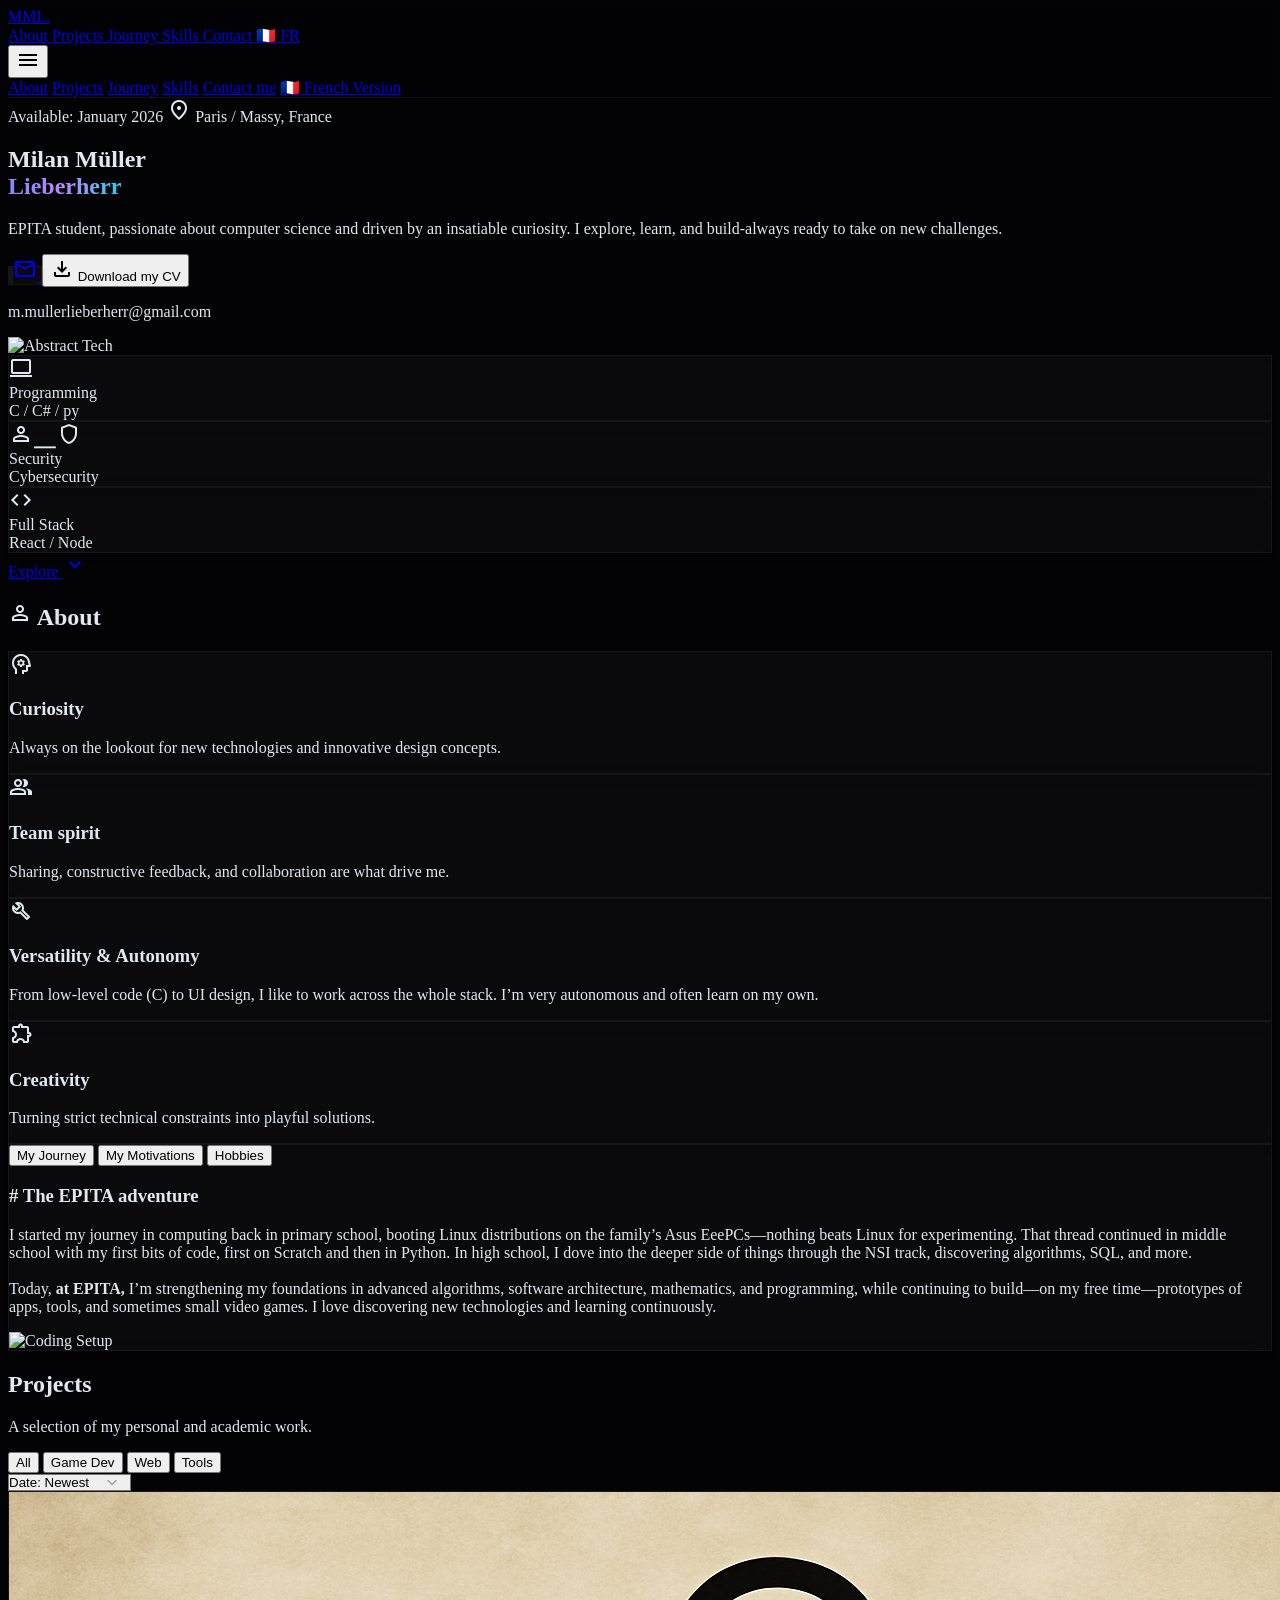
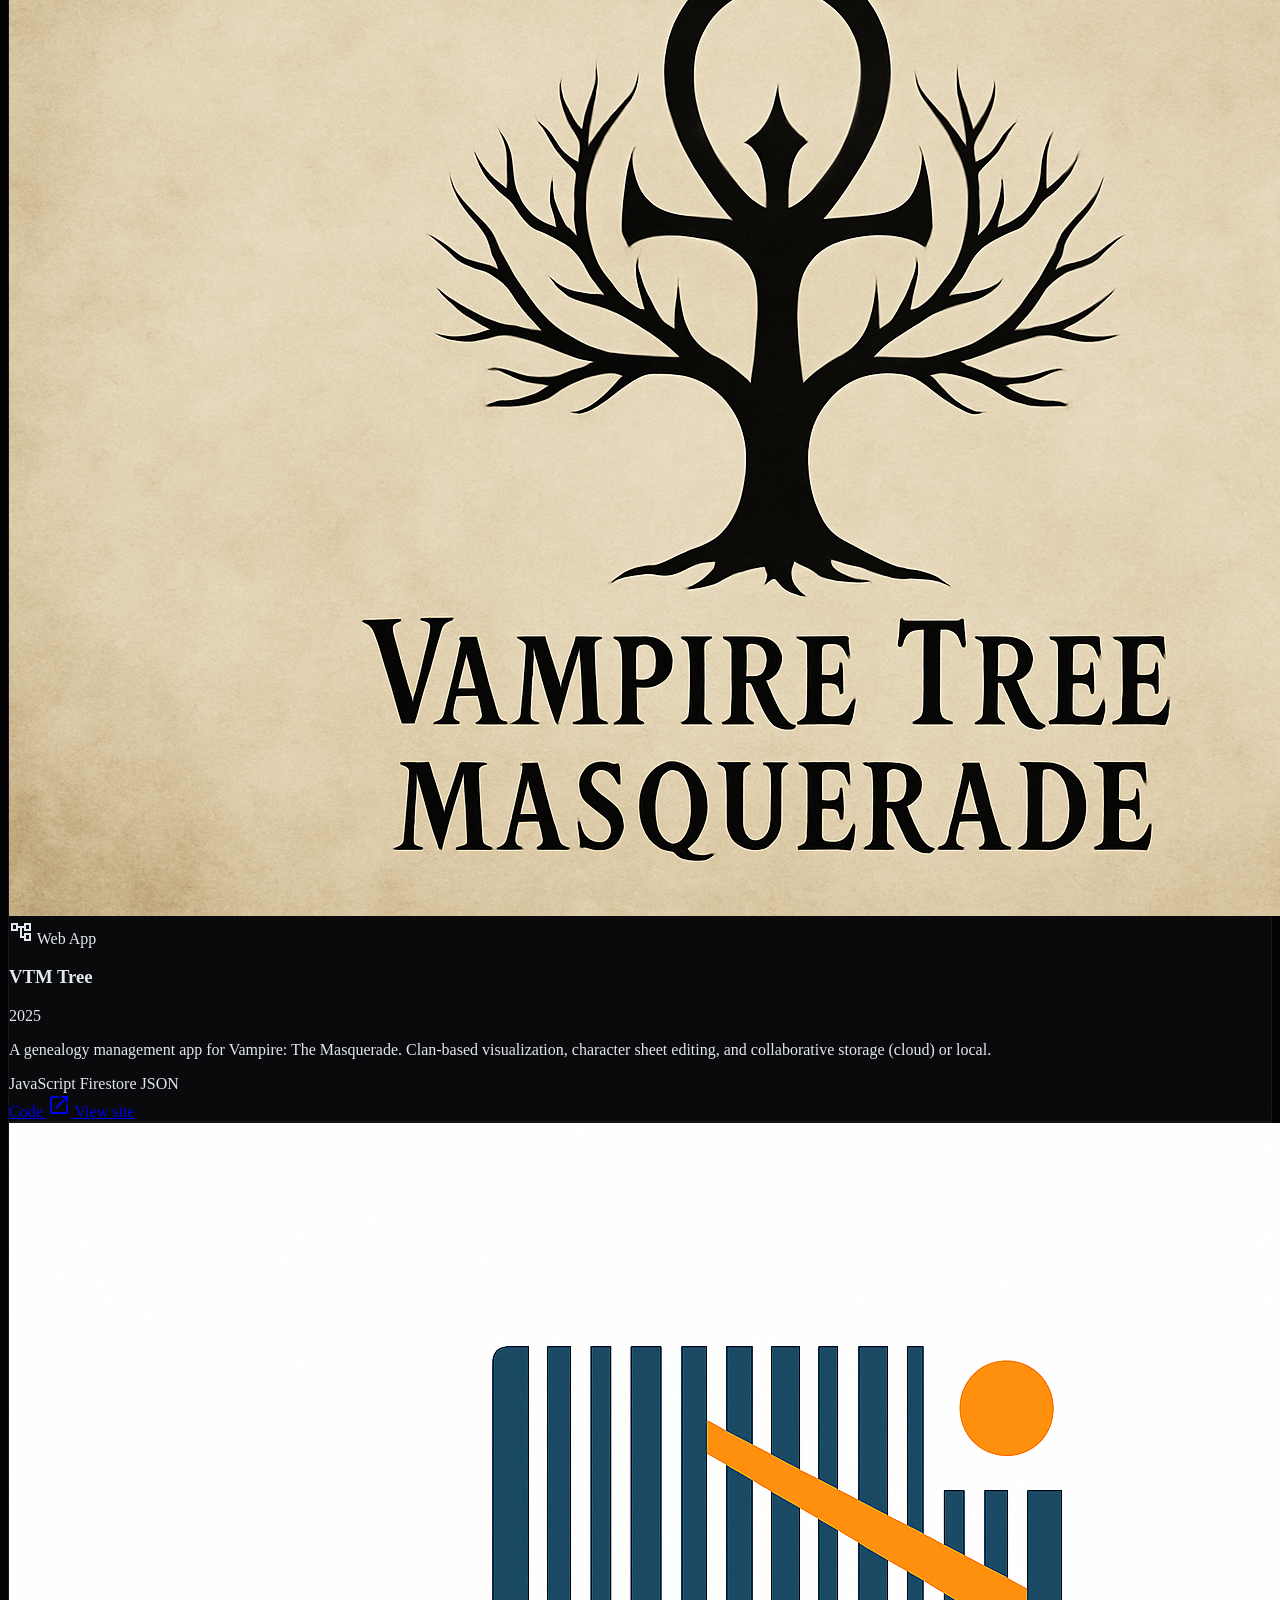
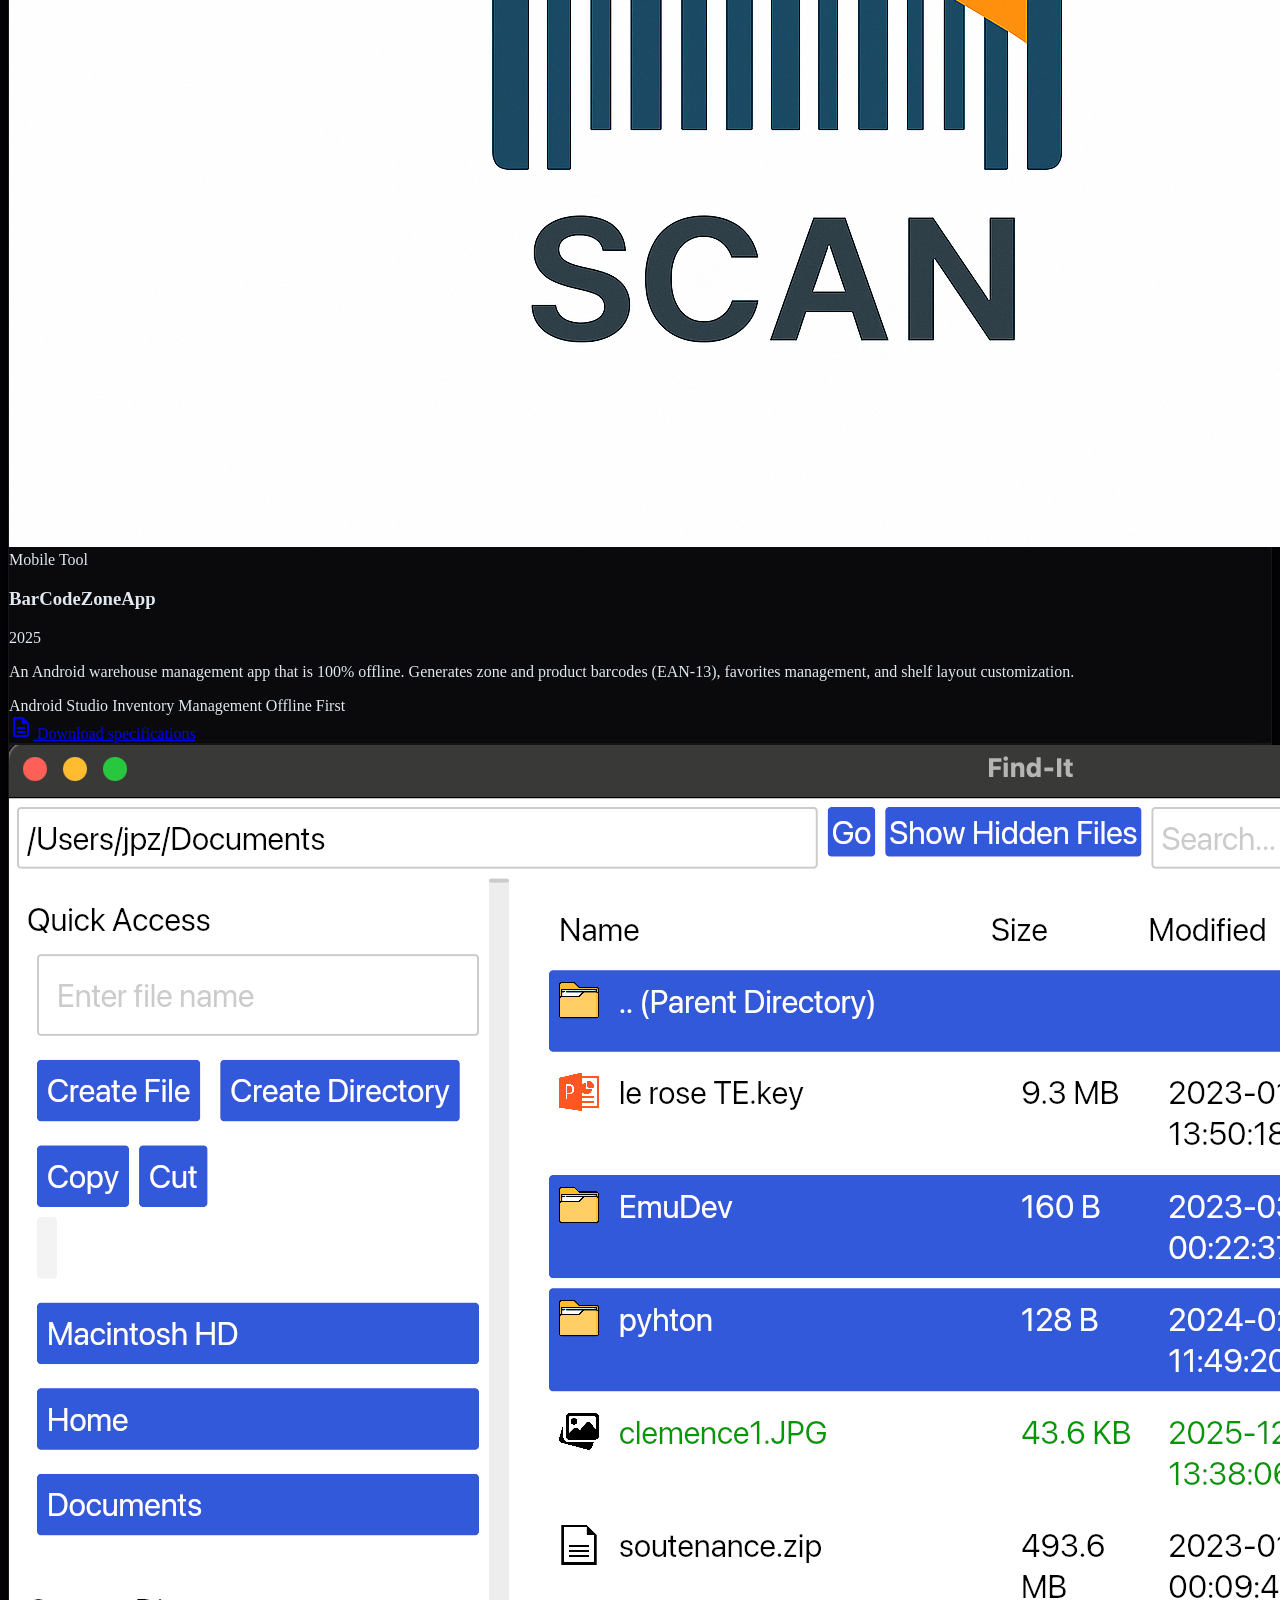
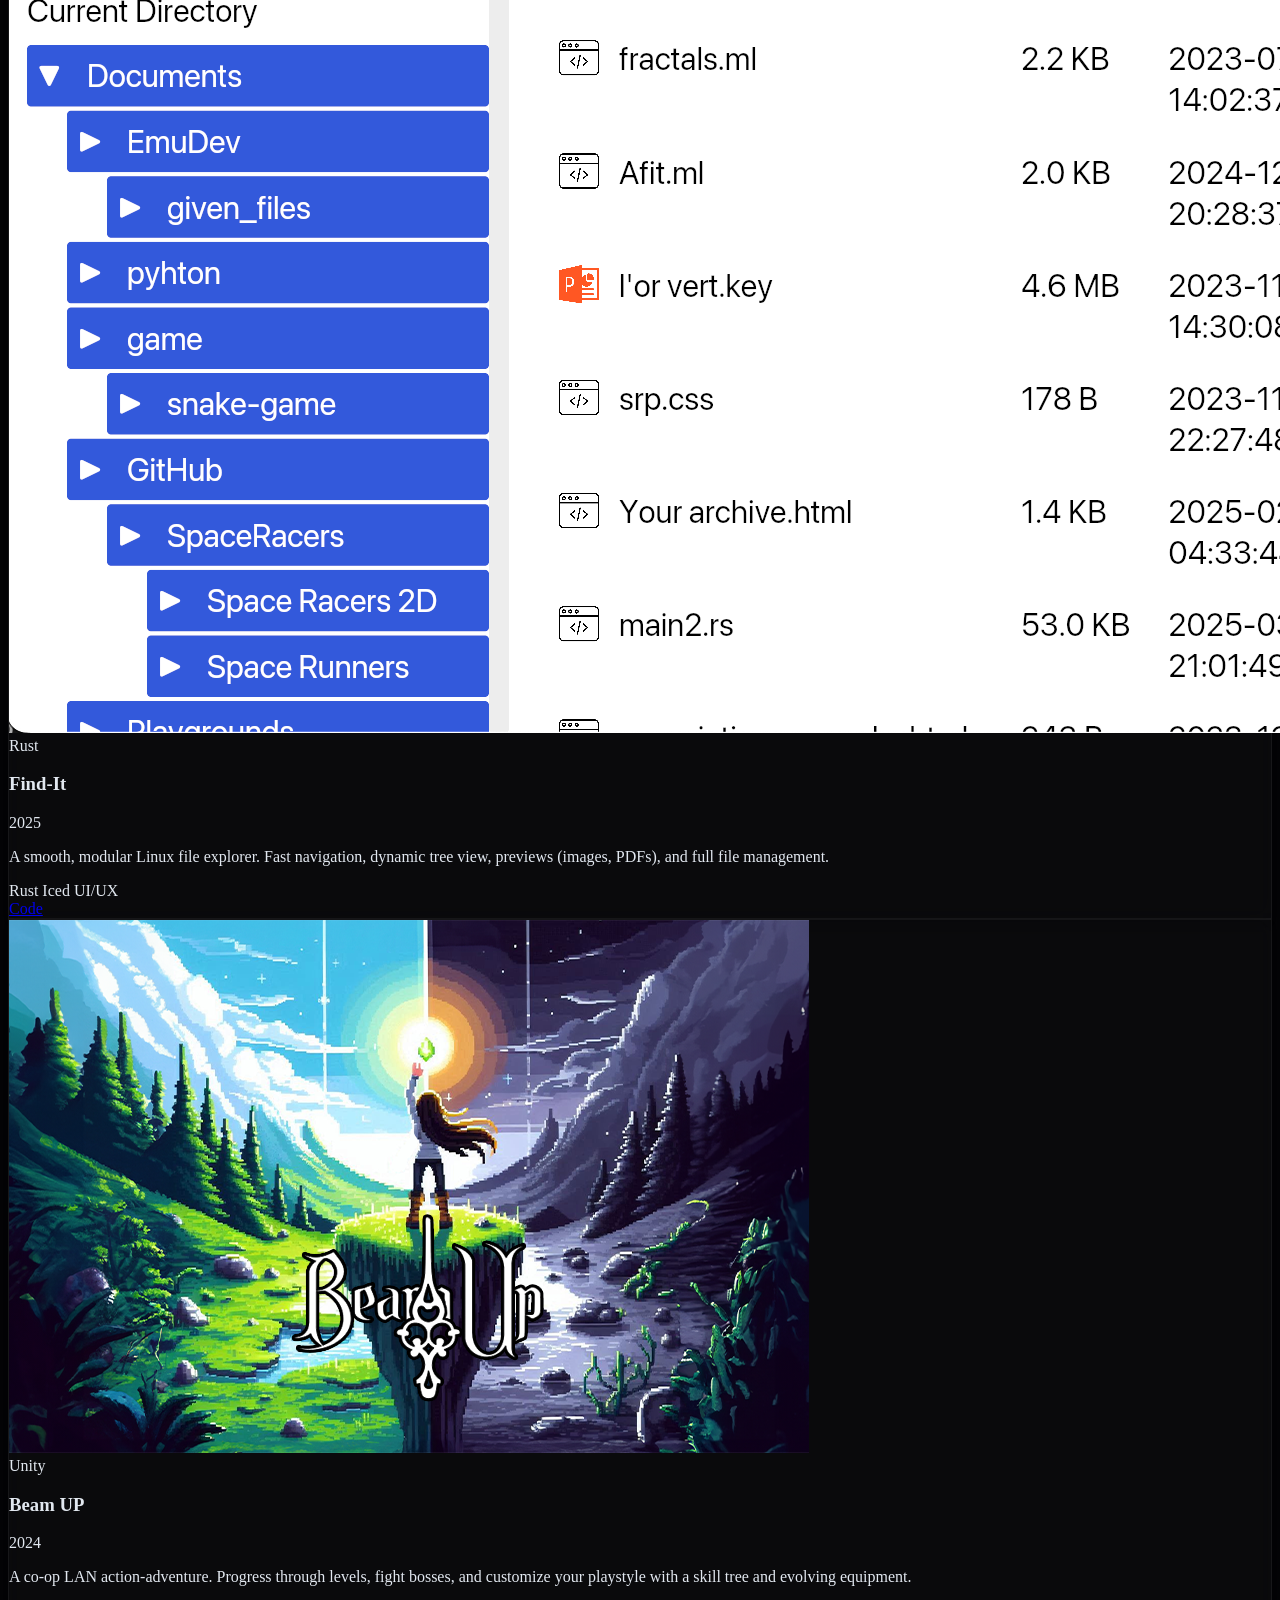
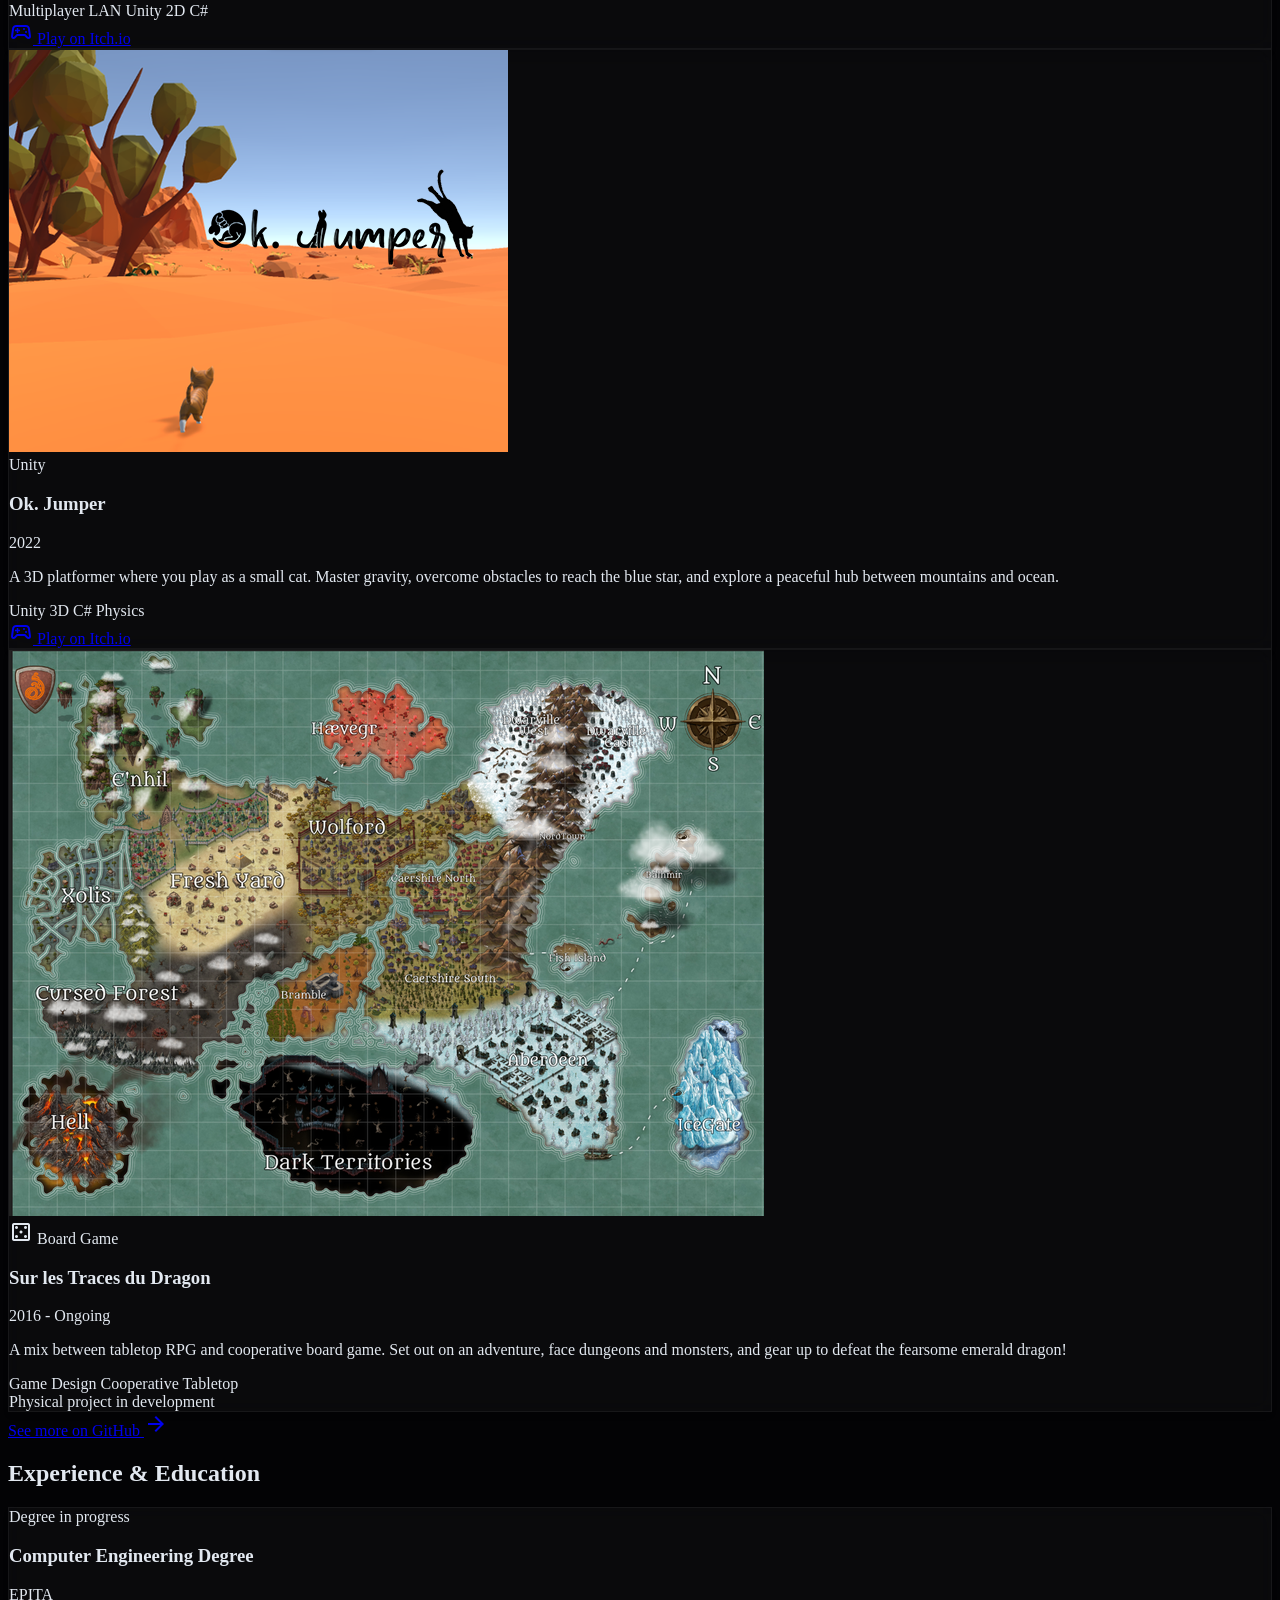
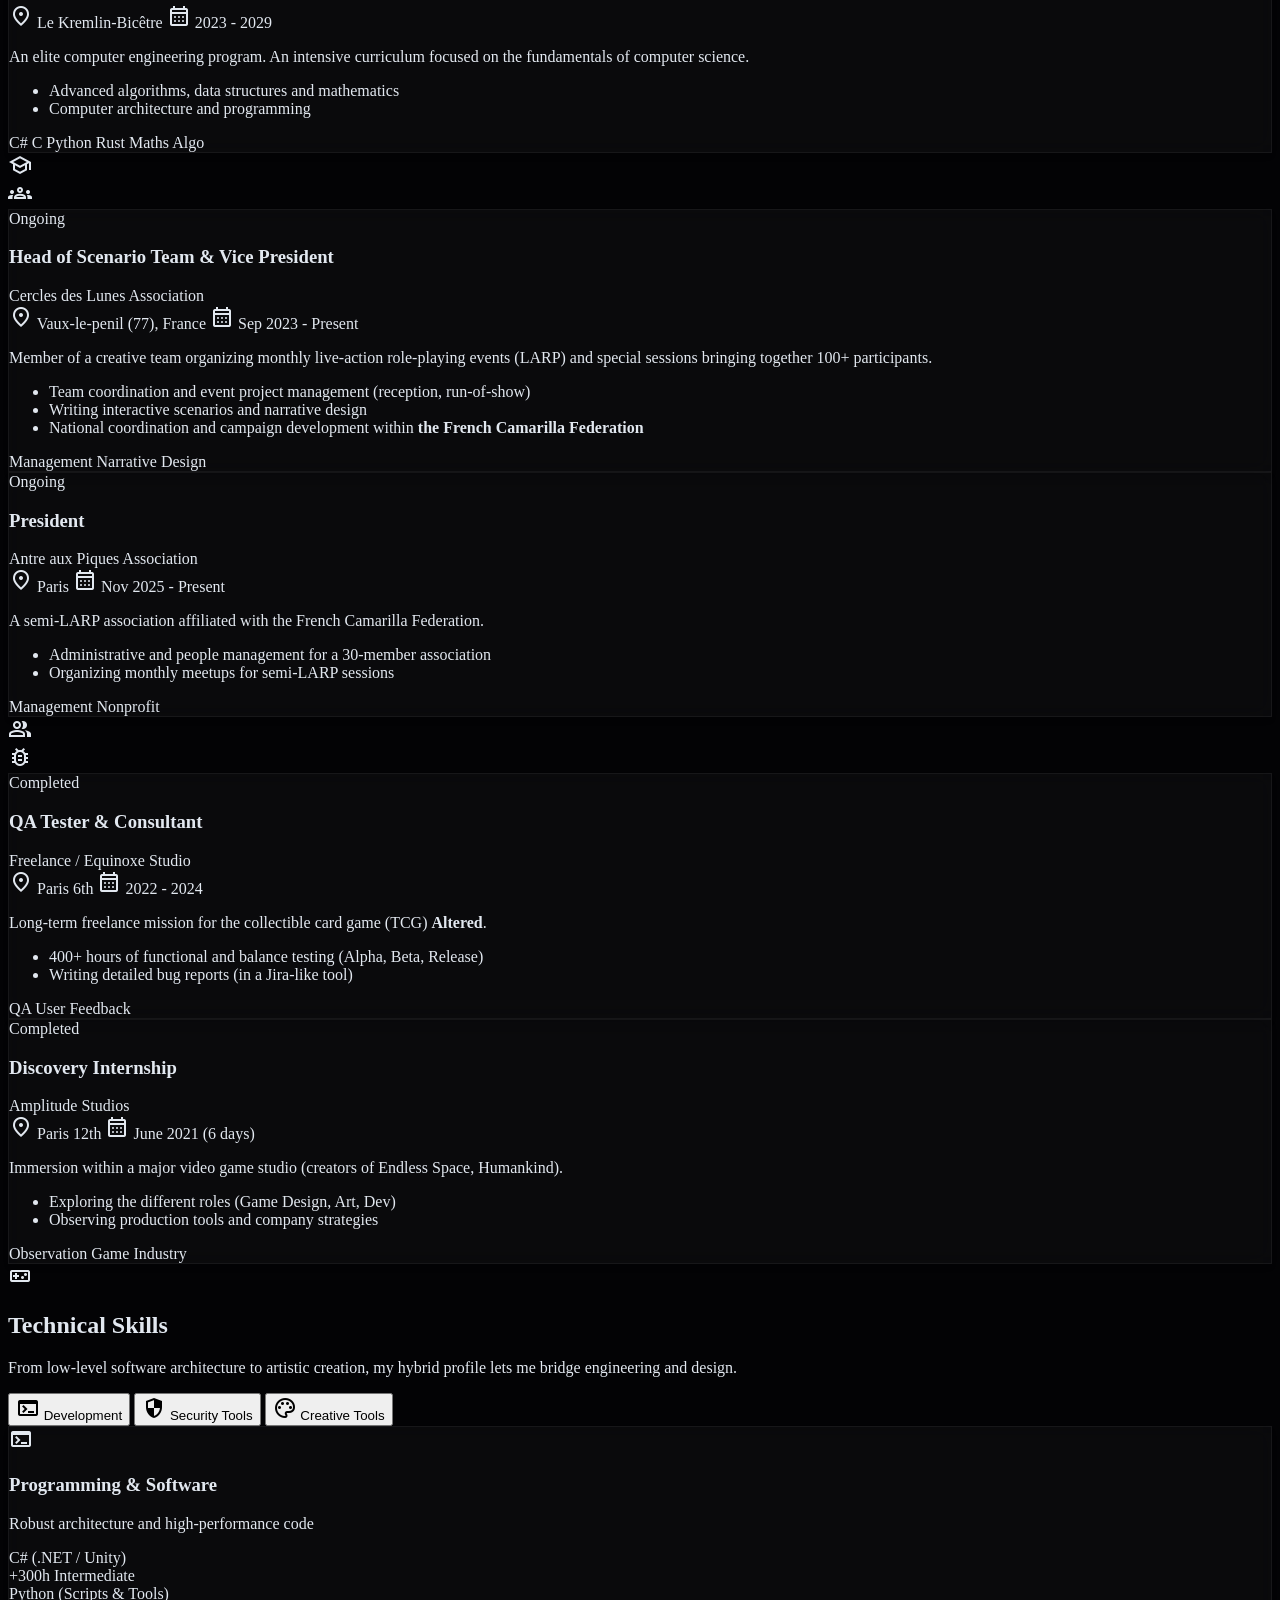
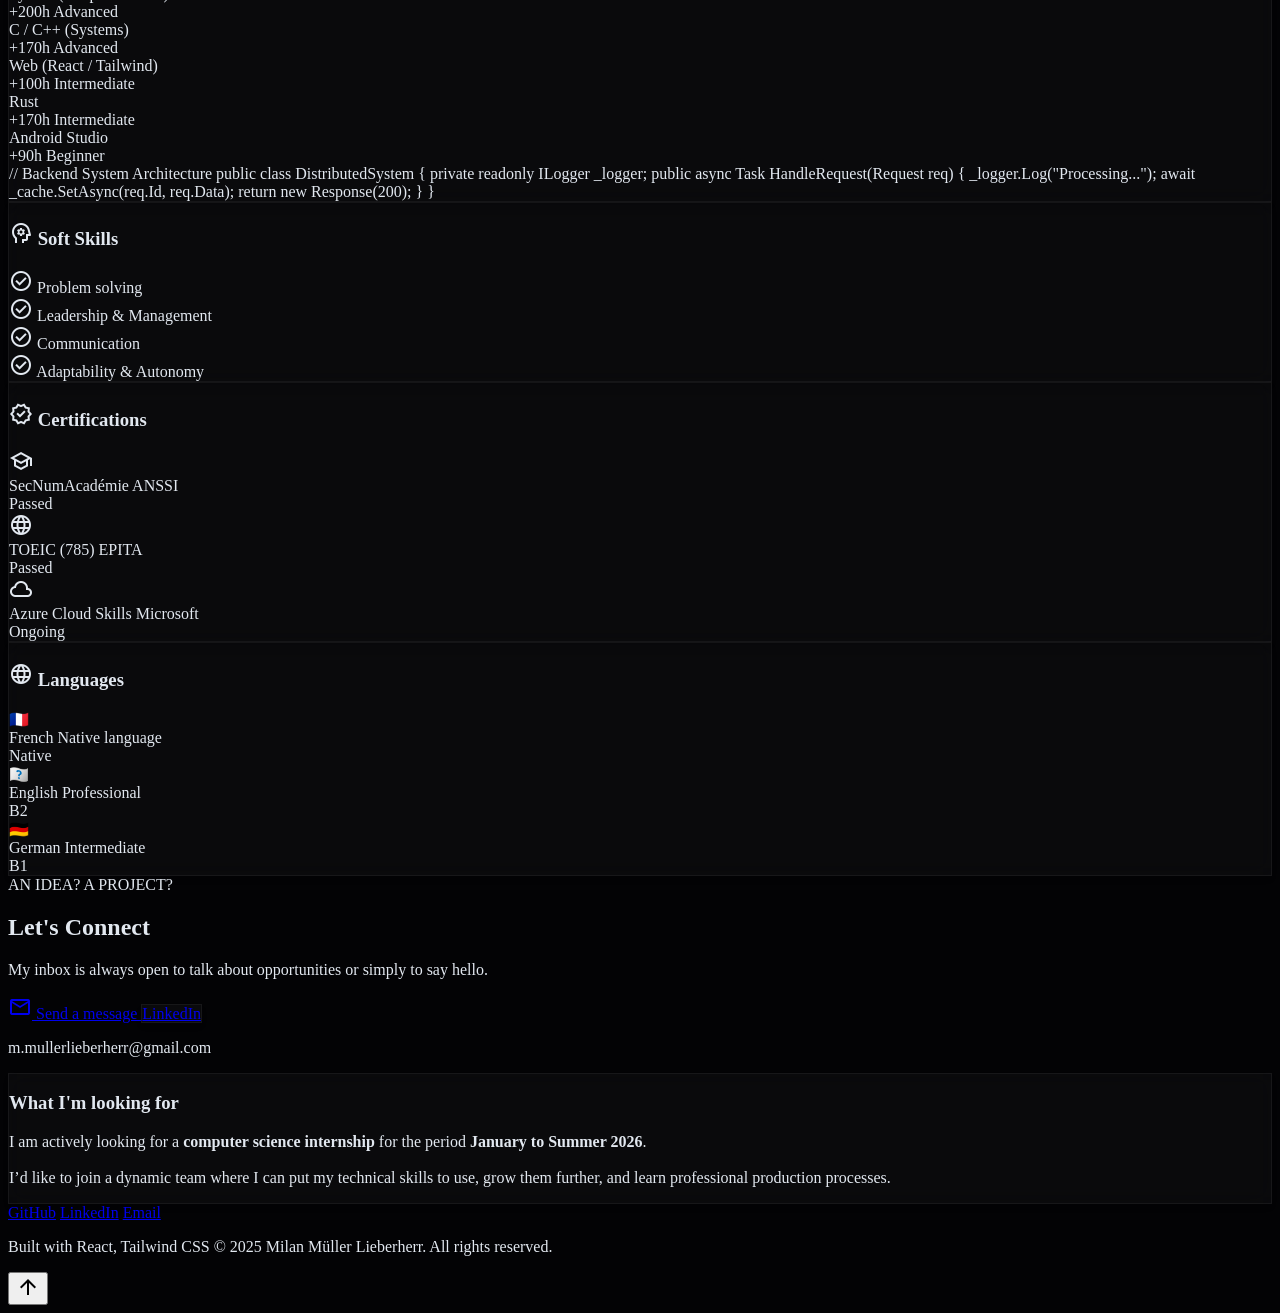
==== commit a4530cdc: "fixing bug" ====
--- a/index_en.html
+++ b/index_en.html
@@ -175,15 +175,17 @@
                 <a href="#contact" class="px-5 py-2.5 rounded-full bg-white/5 hover:bg-white/10 text-white transition-all border border-white/5 hover:border-primary/30">
                     Contact
                 </a>
-                <a href="index_en.html" class="flex items-center gap-2 px-3 py-1.5 rounded-lg bg-white/5 hover:bg-white/10 text-xs font-bold transition-all border border-white/5">
+                <a href="index.html" class="flex items-center gap-2 px-3 py-1.5 rounded-lg bg-white/5 hover:bg-white/10 text-xs font-bold transition-all border border-white/5">
                 <span class="text-base">🇫🇷</span> FR
                 </a>
+                
             </div>
 
             <!-- Mobile Menu Button -->
             <button id="mobile-menu-btn" class="md:hidden text-white p-2 rounded-lg hover:bg-white/10 transition-colors">
                 <span class="material-symbols-outlined">menu</span>
             </button>
+            
         </div>
 
         <!-- Mobile Menu -->
@@ -193,6 +195,9 @@
             <a href="#experience" class="text-lg text-gray-300 hover:text-primary py-2 border-b border-white/5">Journey</a>
             <a href="#skills" class="text-lg text-gray-300 hover:text-primary py-2 border-b border-white/5">Skills</a>
             <a href="#contact" class="text-lg text-primary font-bold py-2">Contact me</a>
+            <a href="index.html" class="text-lg text-gray-300 hover:text-primary py-2 flex items-center gap-2">
+                <span>🇫🇷</span> French Version
+            </a>
         </div>
     </nav>
 
@@ -224,7 +229,7 @@
                     </h1>
                     
                     <p class="text-gray-400 text-lg max-w-lg leading-relaxed">
-                        EPITA student, passionate about computer science and driven by an insatiable curiosity. I explore, learn, and build—always ready to take on new challenges.                    </p>
+                        EPITA student, passionate about computer science and driven by an insatiable curiosity. I explore, learn, and build-always ready to take on new challenges.                    </p>
                 </div>
 
                 <!-- Hero Icons & Actions -->
@@ -1302,7 +1307,7 @@
         function downloadCV() {
             // Update to link to the actual file in the rsrc folder
             const link = document.createElement('a');
-            link.href = 'rsrc/FR_CV_Milan MULLER-LIEBRHERR.pdf'; // Path to your CV file
+            link.href = 'rsrc/ENG_CV_Milan MULLER-LIEBRHERR.pdf'; // Path to your CV file
             link.download = 'Milan_Muller_Lieberherr_CV.pdf'; // Suggested filename for download
             document.body.appendChild(link);
             link.click();
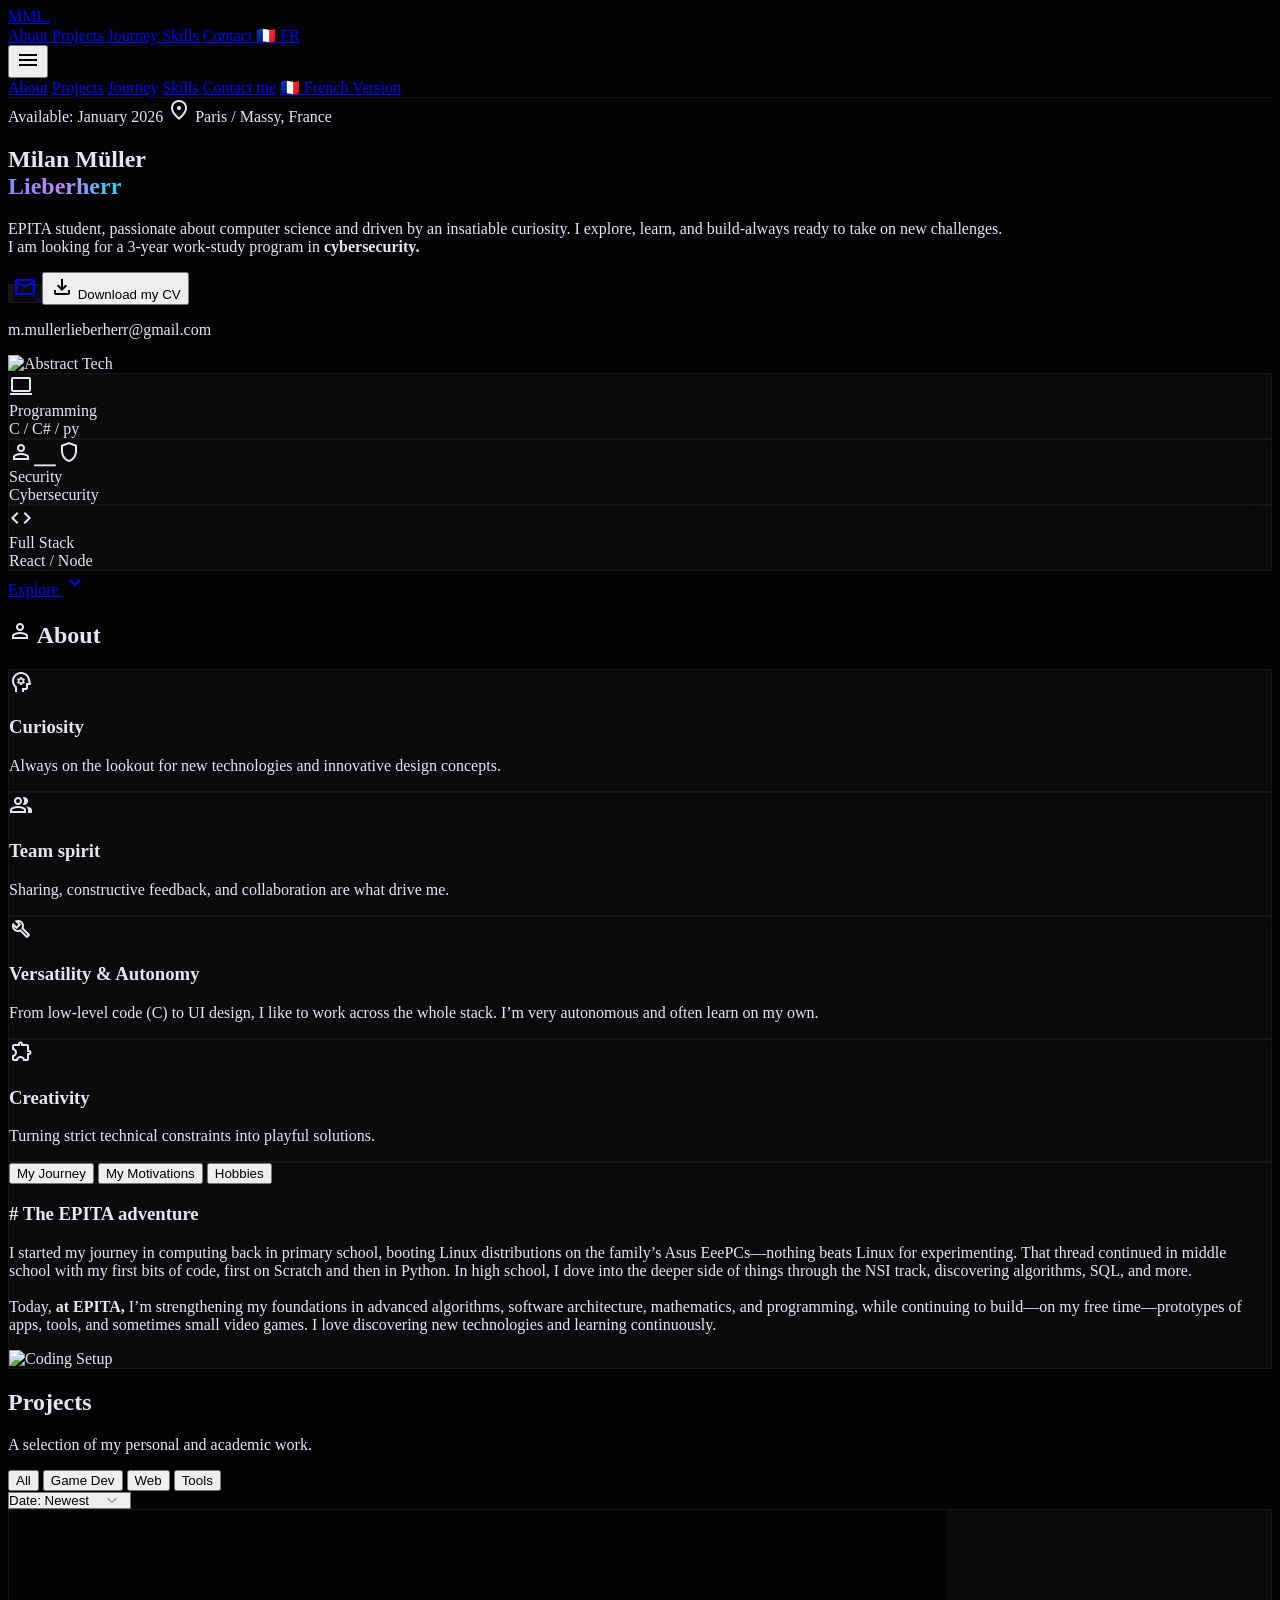
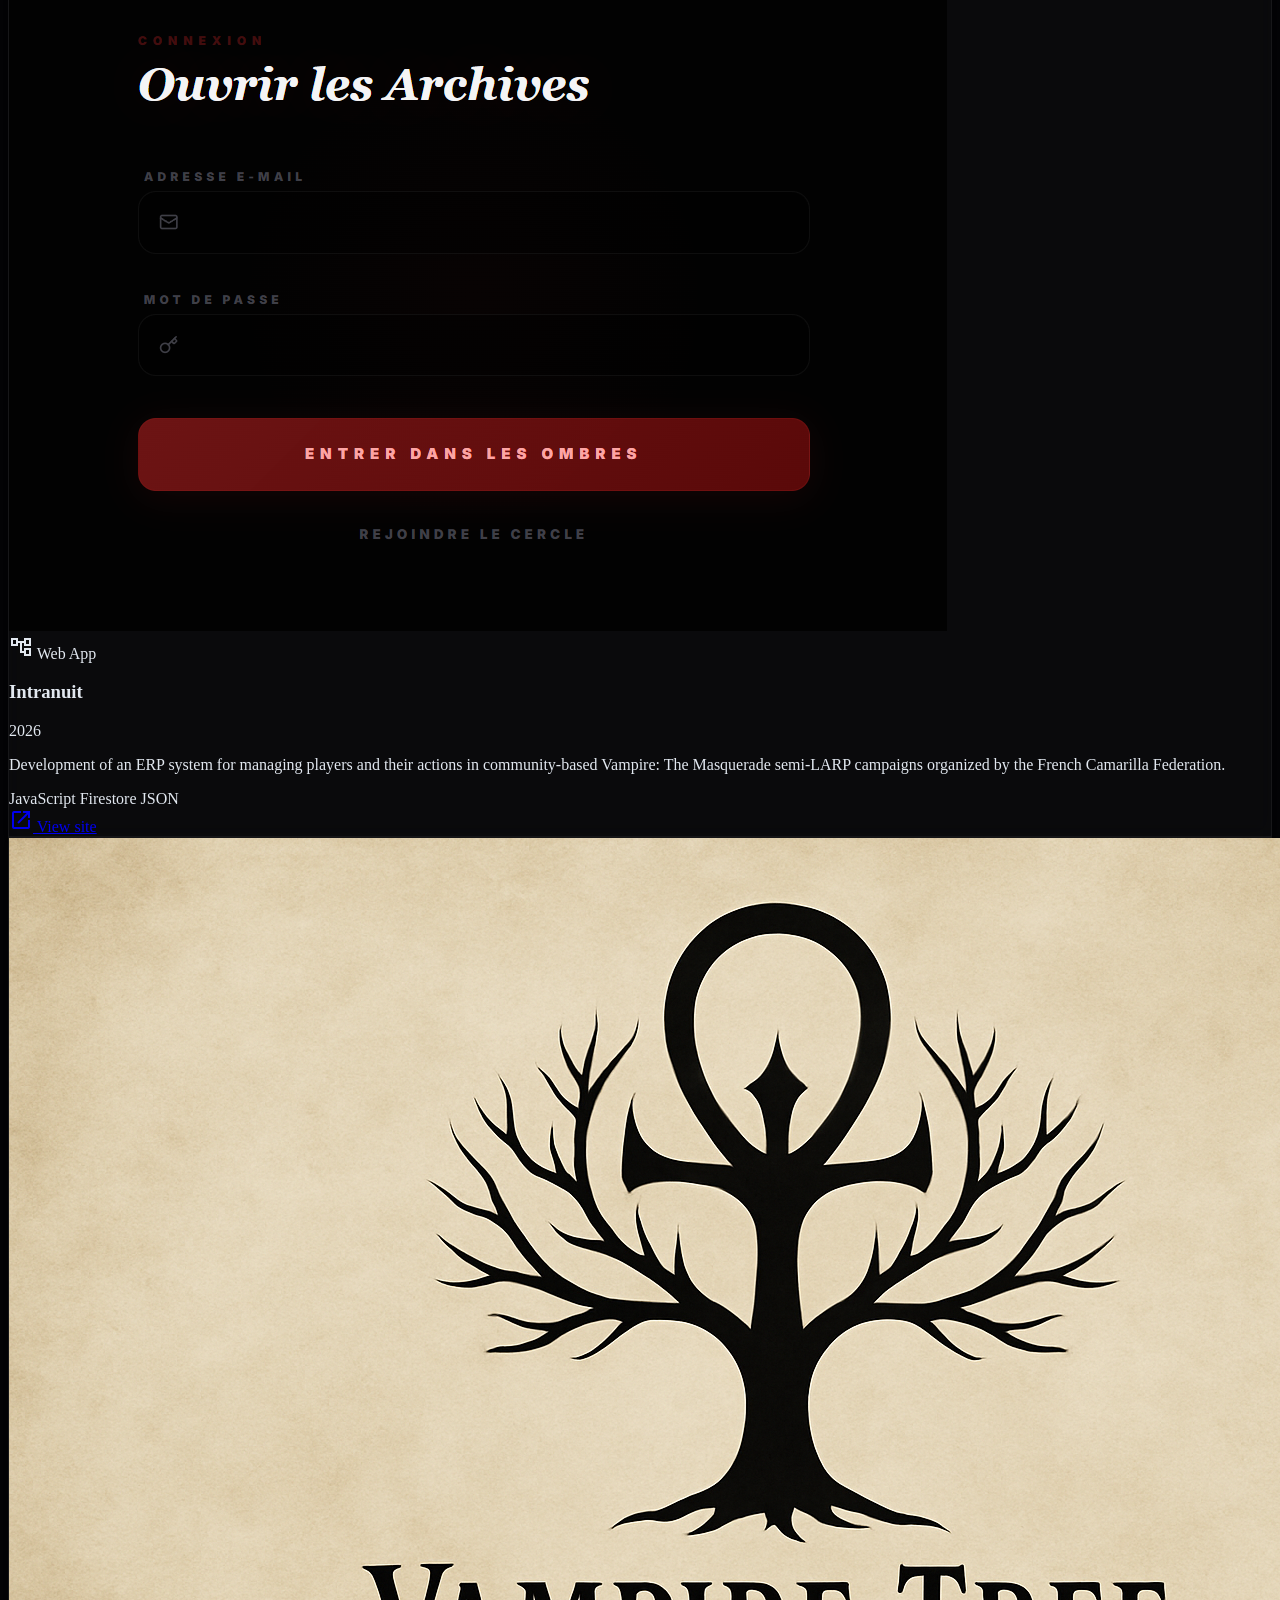
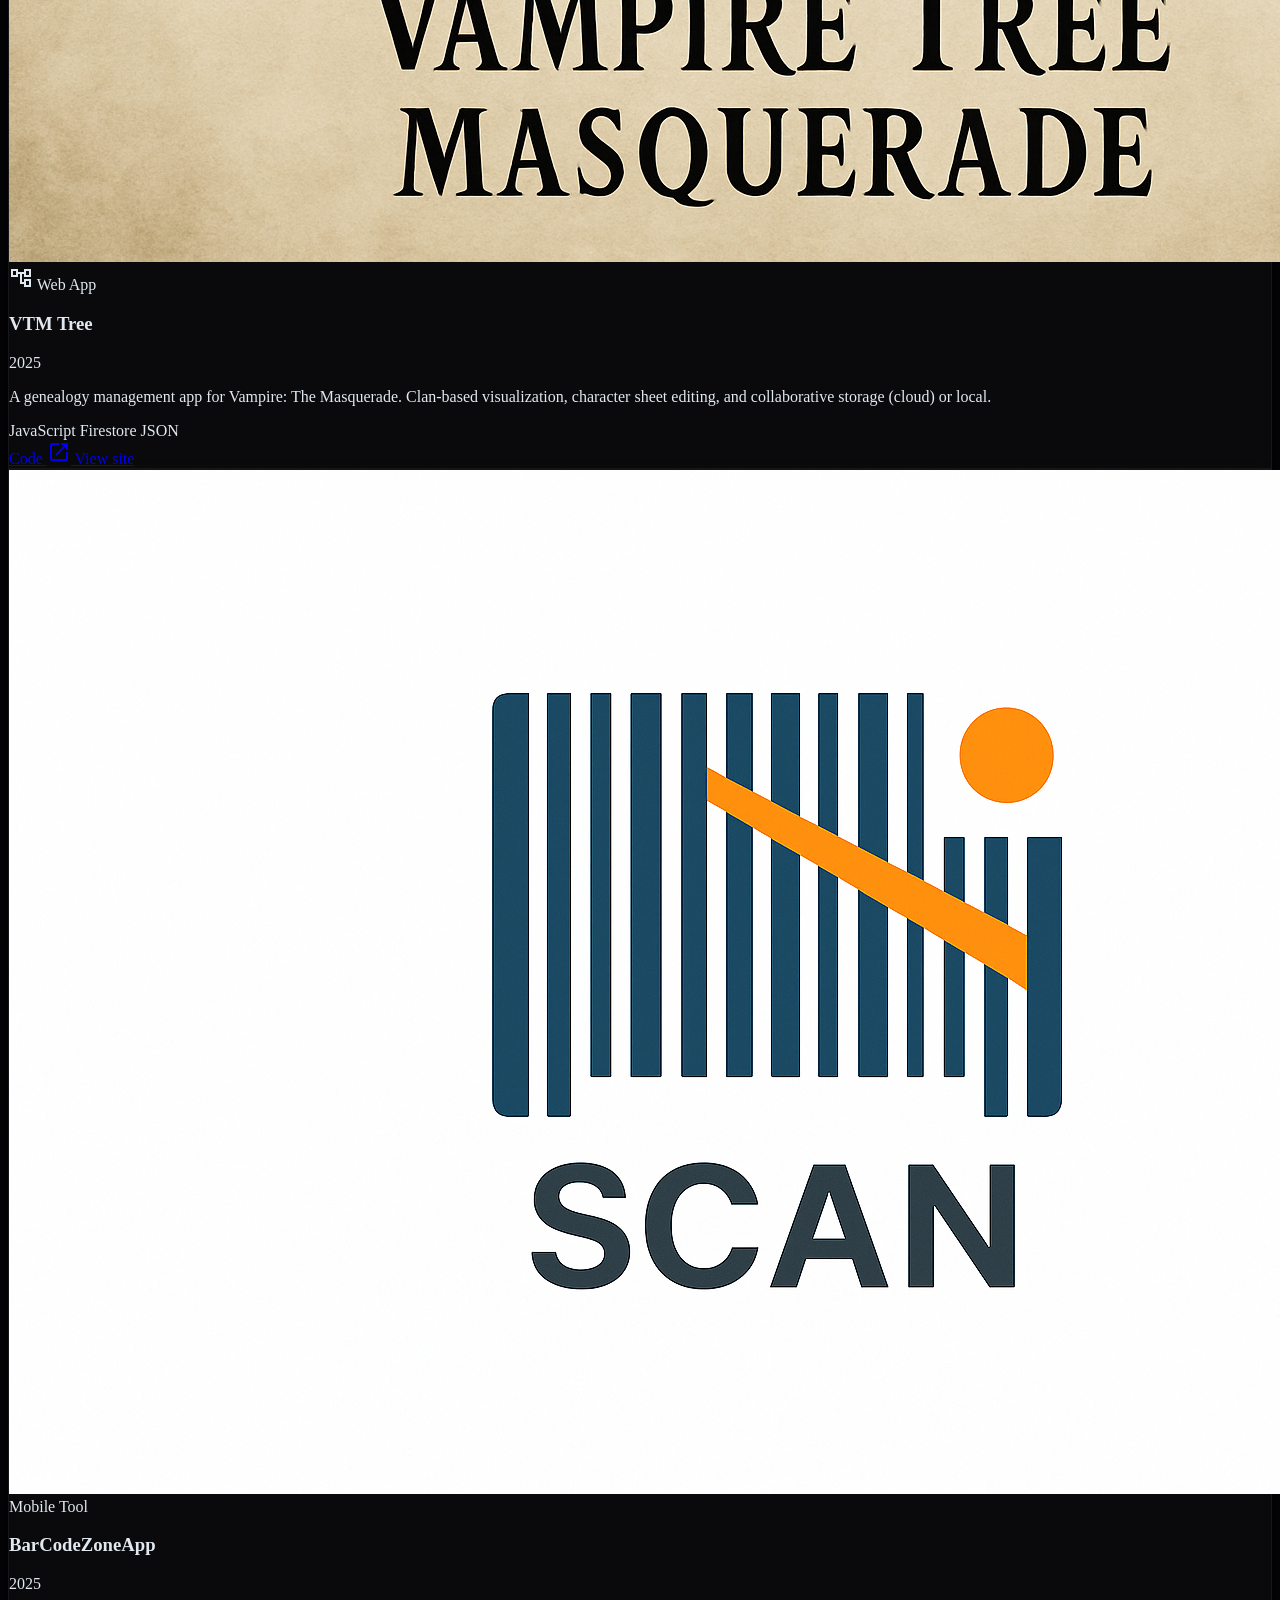
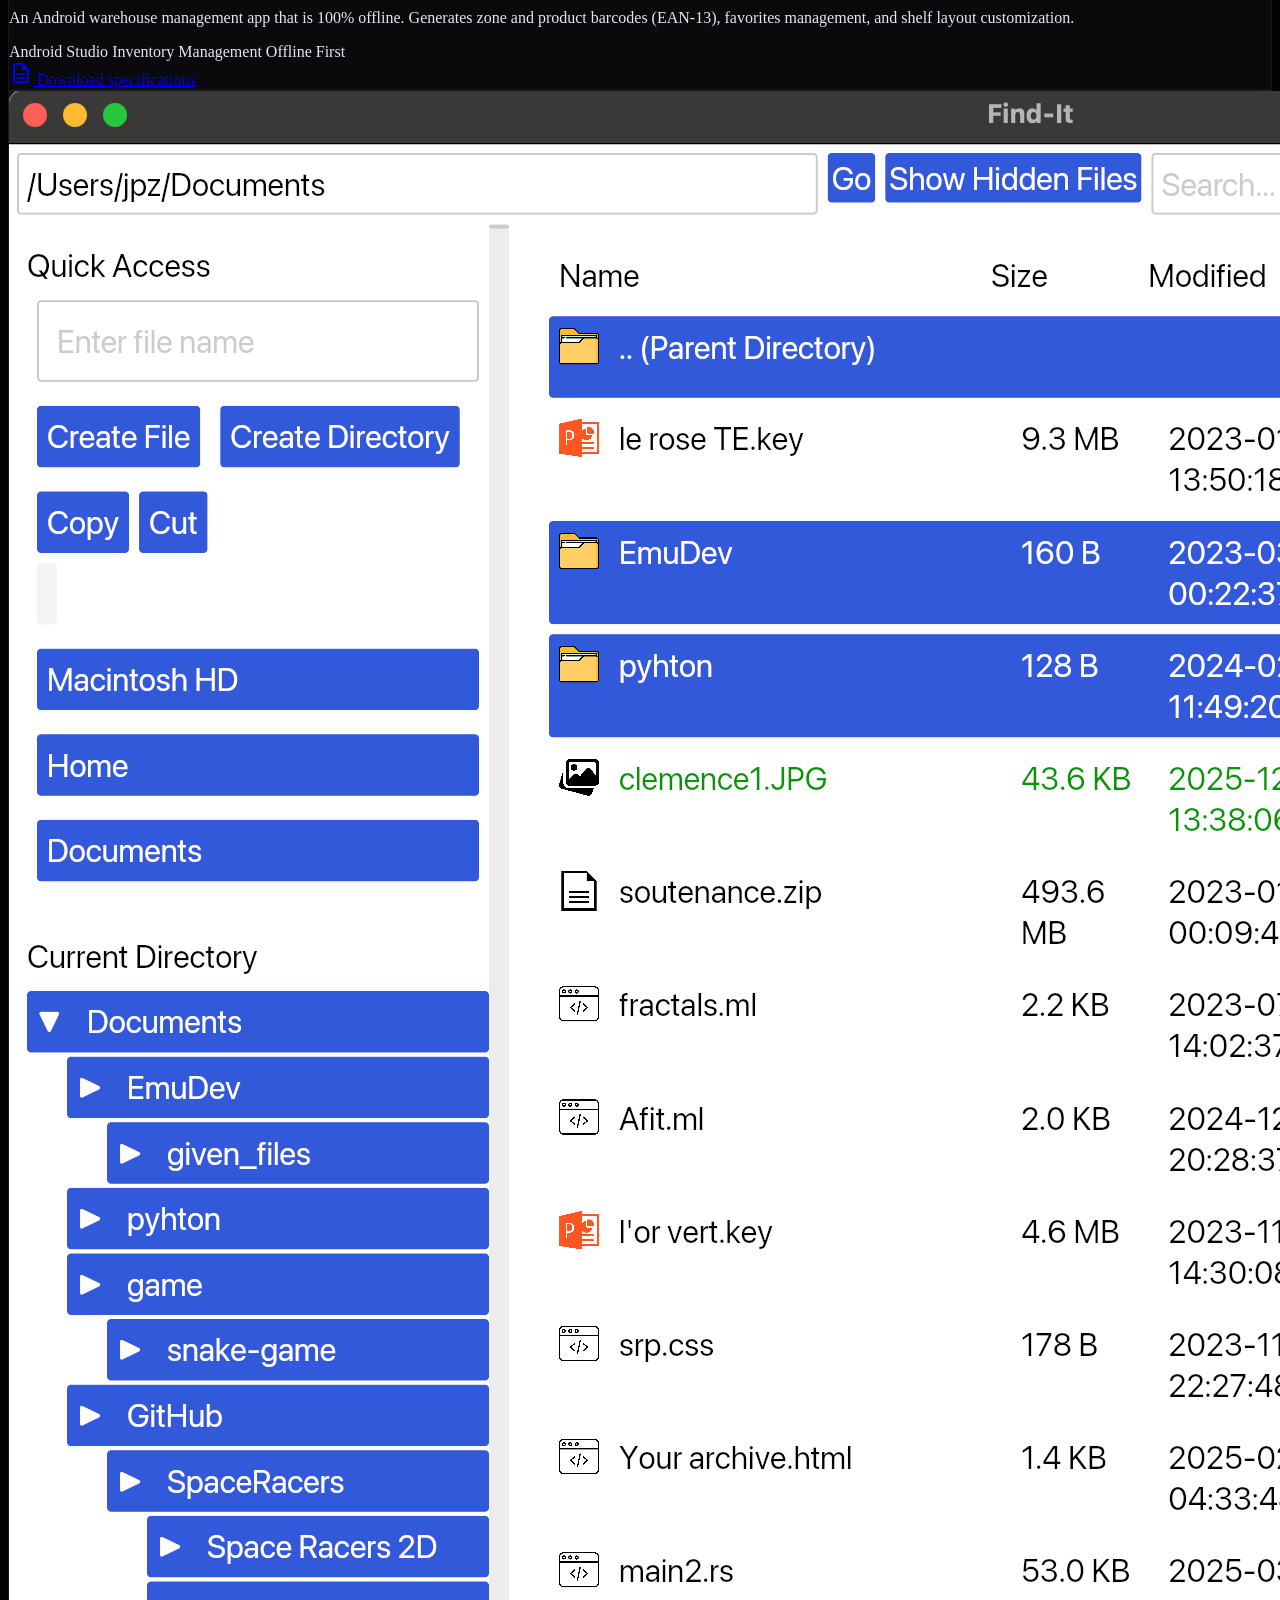
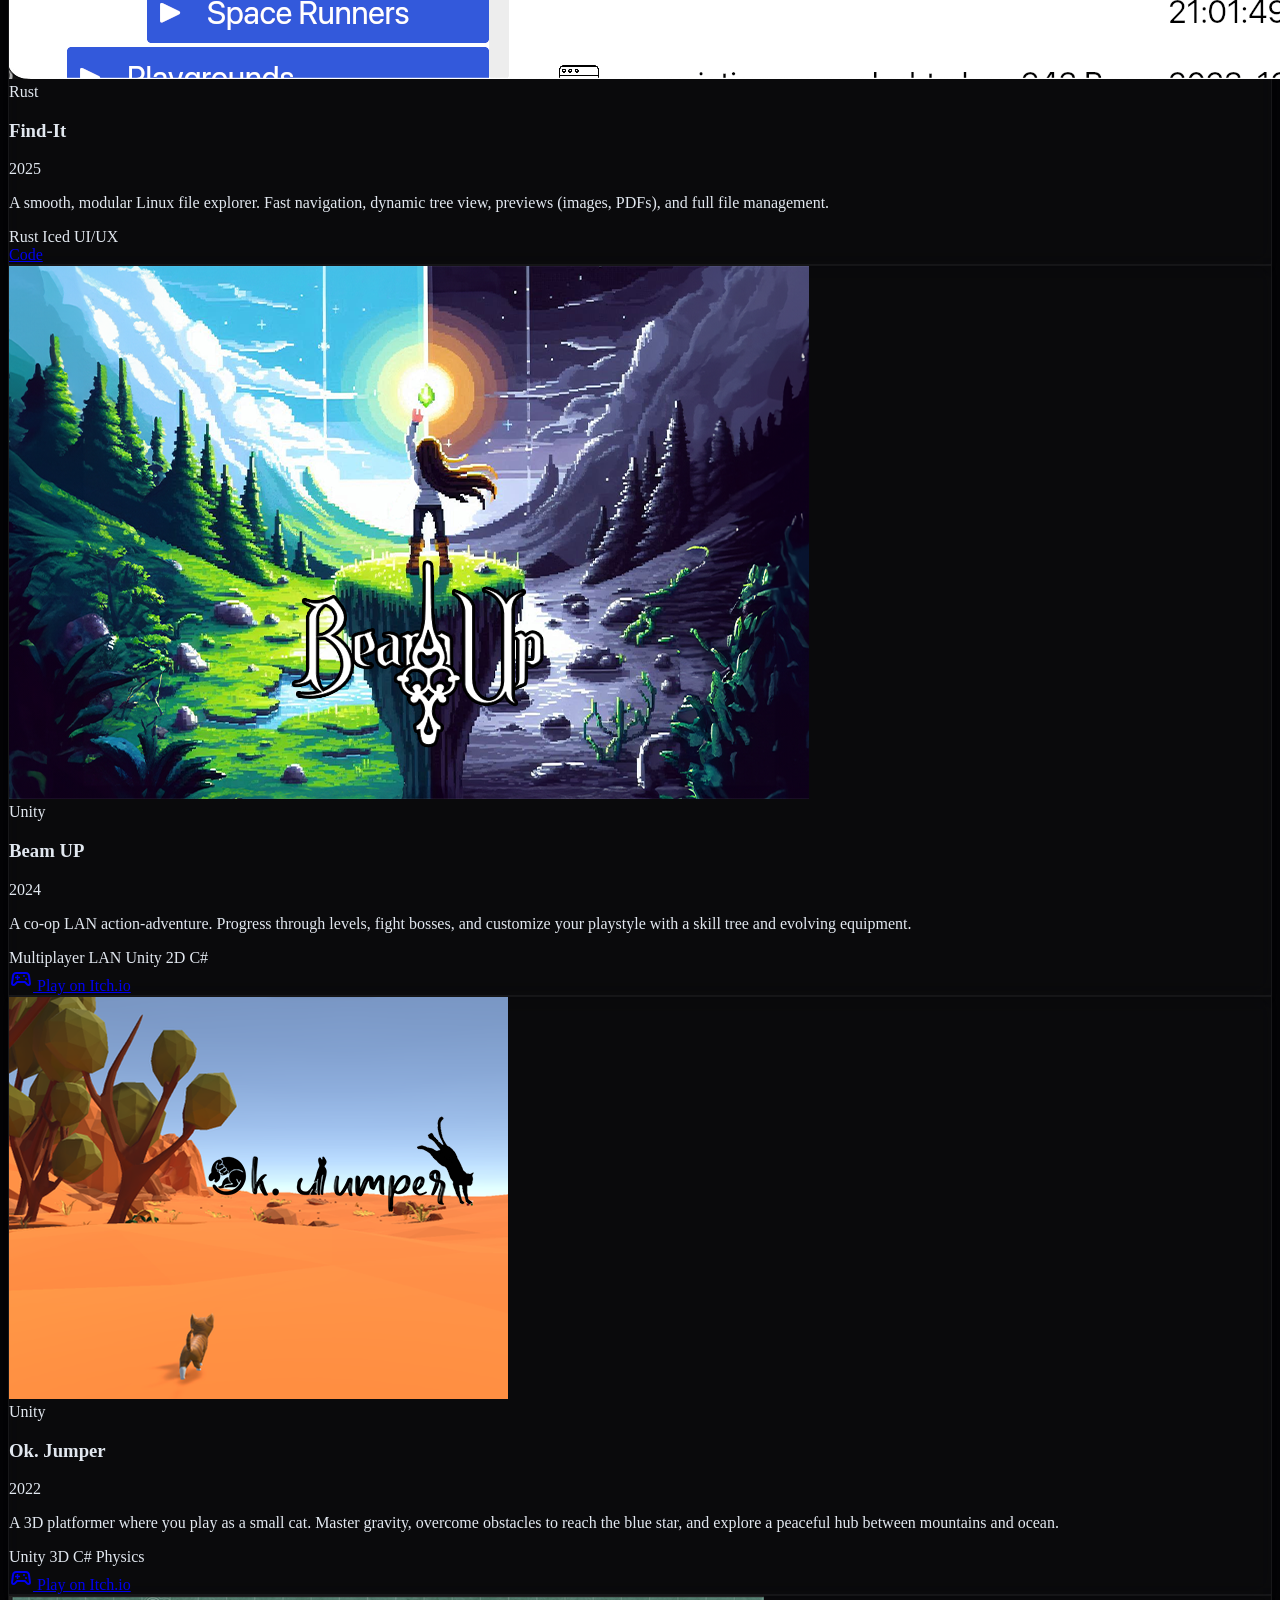
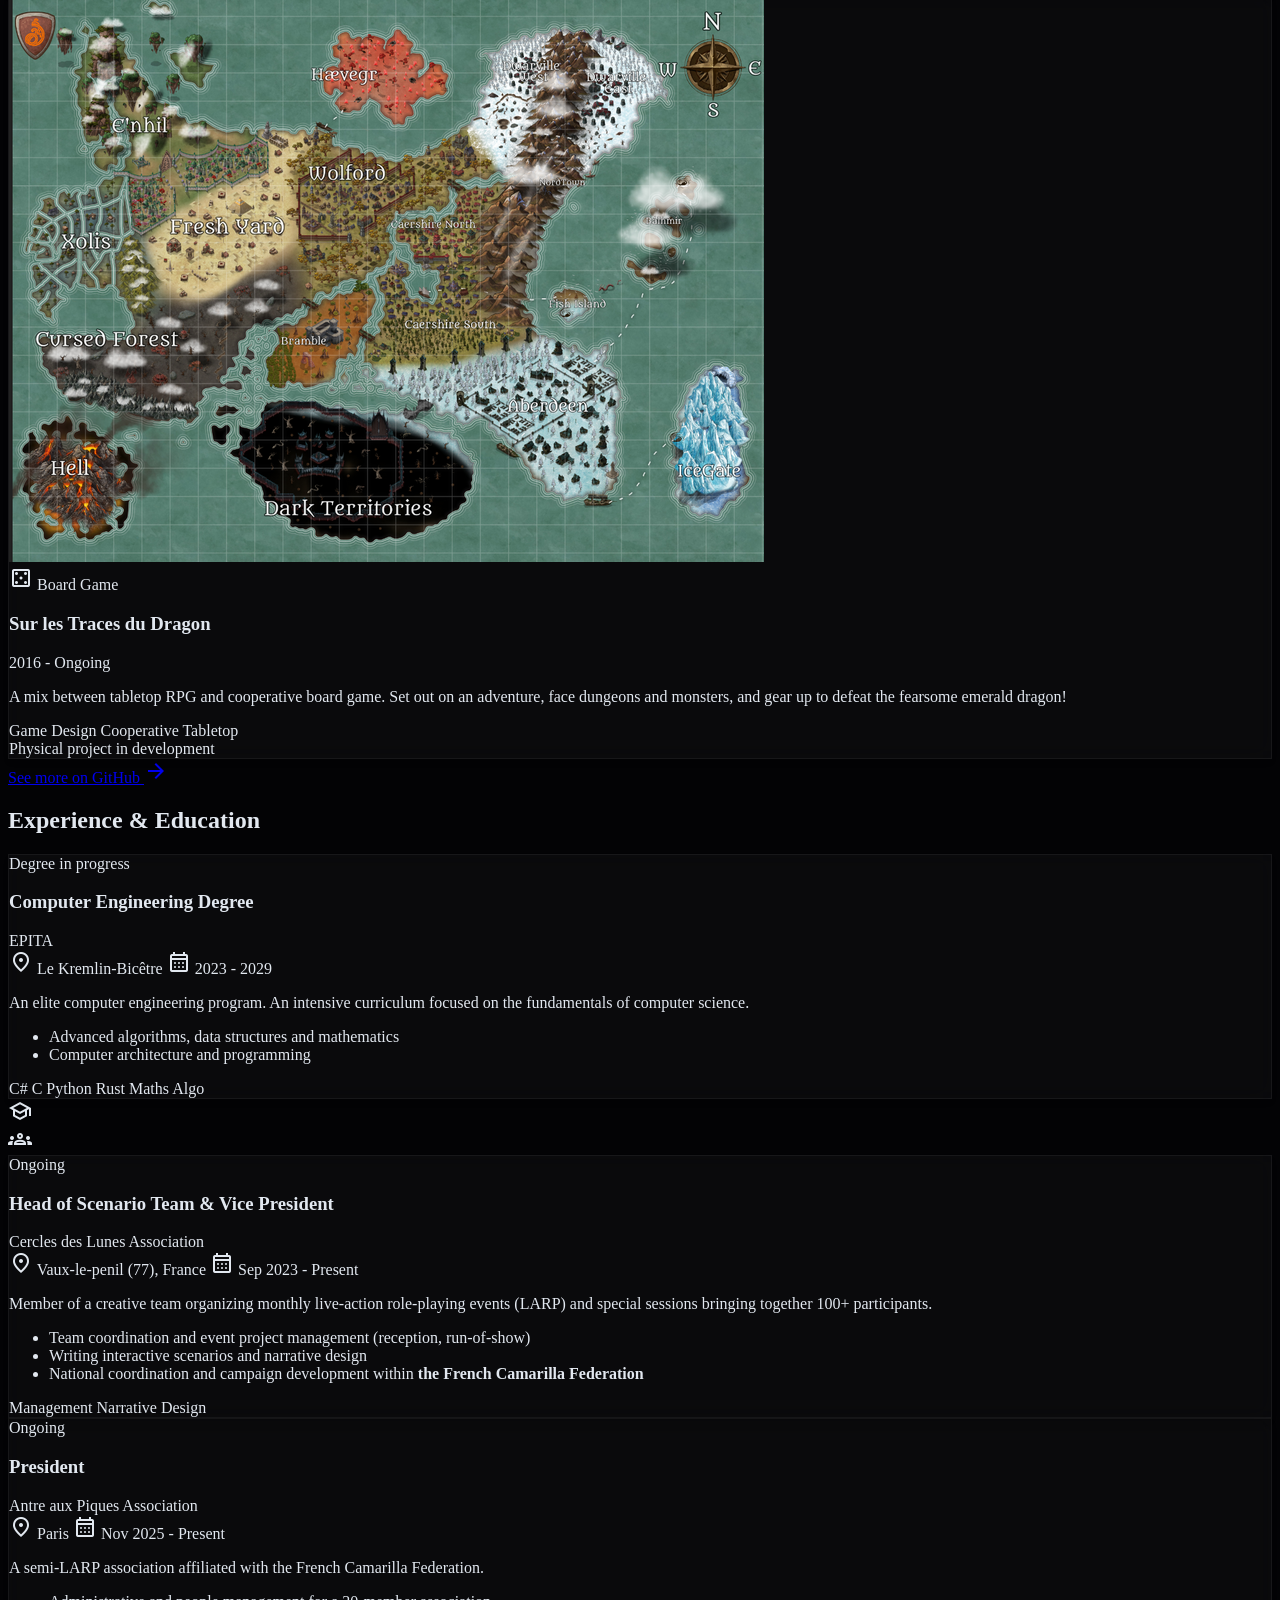
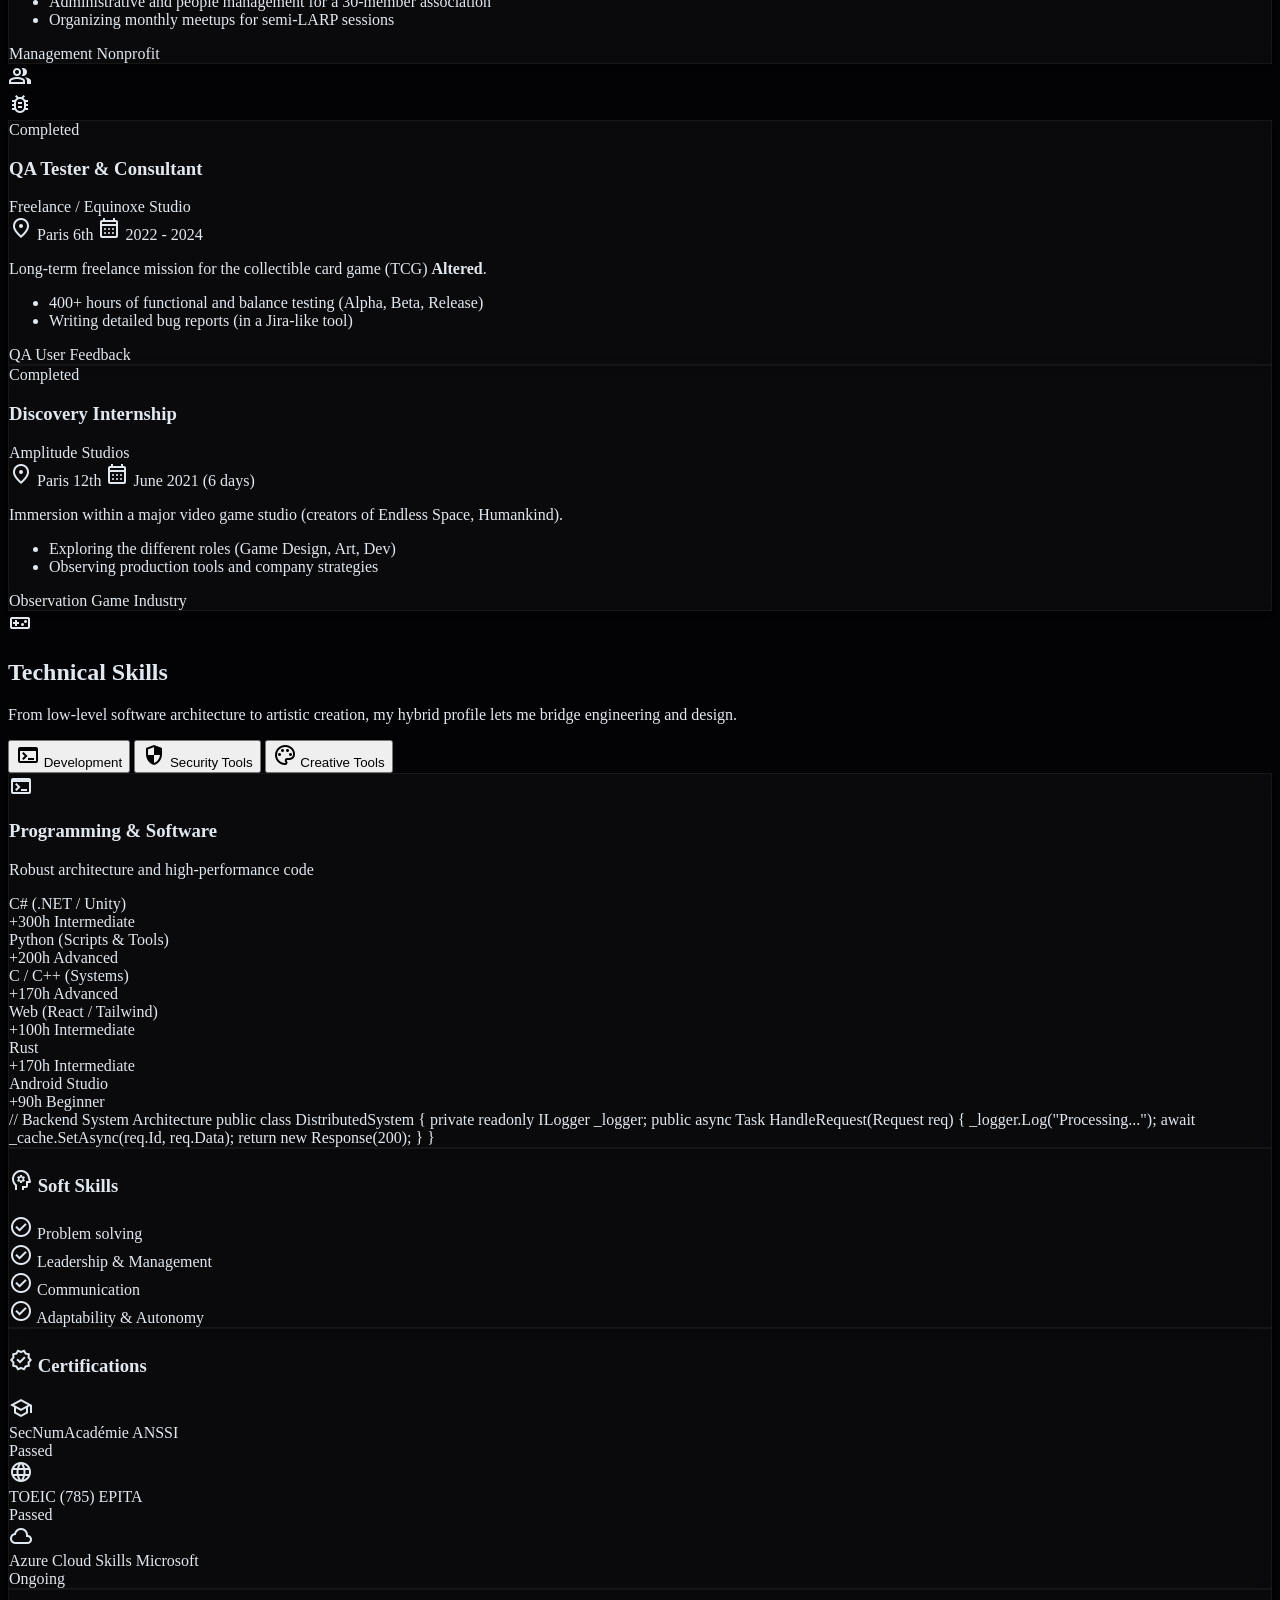
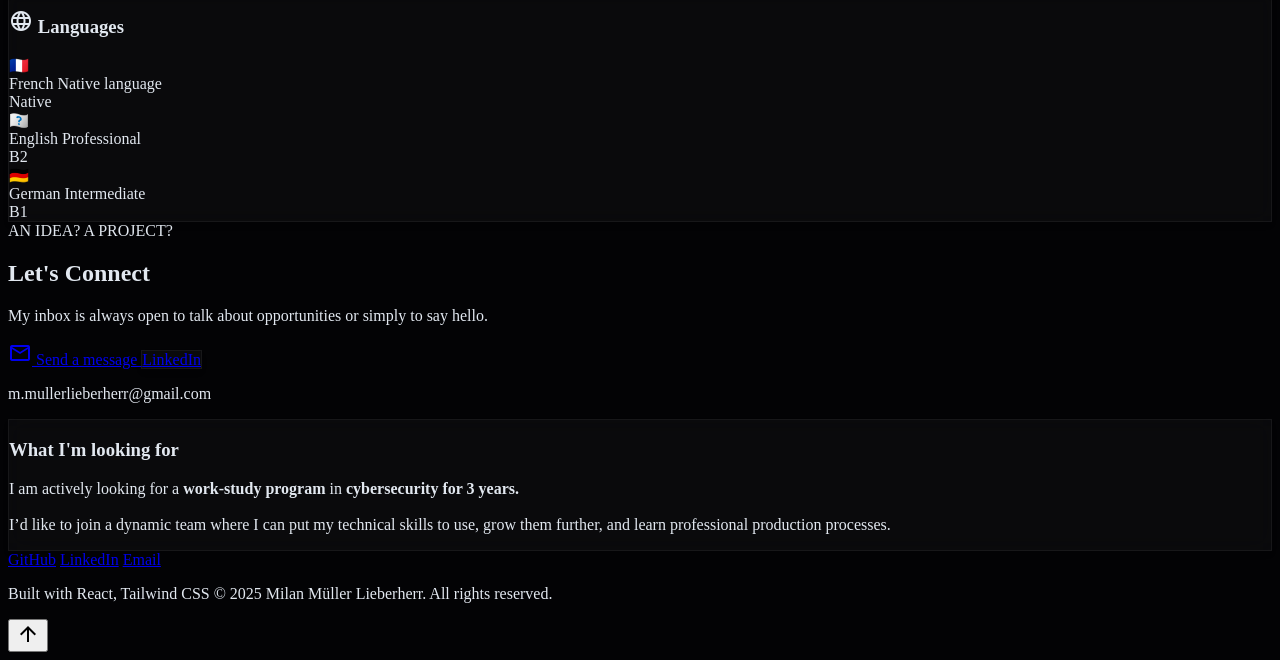
==== commit 1e95ba25: "maj a alternance." ====
--- a/index_en.html
+++ b/index_en.html
@@ -229,7 +229,7 @@
                     </h1>
                     
                     <p class="text-gray-400 text-lg max-w-lg leading-relaxed">
-                        EPITA student, passionate about computer science and driven by an insatiable curiosity. I explore, learn, and build-always ready to take on new challenges.                    </p>
+                        EPITA student, passionate about computer science and driven by an insatiable curiosity. I explore, learn, and build-always ready to take on new challenges. <br>I am looking for a 3-year work-study program in <strong class="text-white border-b-2 border-primary/50">cybersecurity.</strong>                      </p>
                 </div>
 
                 <!-- Hero Icons & Actions -->
@@ -468,6 +468,41 @@
 
             <!-- Projects Grid -->
             <div id="projects-grid" class="grid md:grid-cols-2 lg:grid-cols-3 gap-8">
+                 <!-- Project 1: Intanuit -->
+                <div class="project-card glass rounded-xl overflow-hidden group hover:border-red-500/50 transition-all duration-300 flex flex-col hover:shadow-2xl hover:shadow-red-900/20 hover:-translate-y-2" data-category="web" data-year="2026">
+                    <div class="relative h-56 overflow-hidden">
+                        <div class="absolute inset-0 bg-black/20 group-hover:bg-transparent transition-colors z-10"></div>
+                        
+                        <img src="Img/intranuit.png" alt="Intranuit" class="w-full h-full object-cover group-hover:scale-110 transition-transform duration-700">
+
+                        
+                        <div class="absolute top-3 right-3 z-20 bg-black/70 backdrop-blur px-2 py-1 rounded border border-white/10 flex items-center gap-1">
+                            <span class="material-symbols-outlined text-xs text-red-500">account_tree</span>
+                            <span class="text-[10px] text-white font-mono uppercase">Web App</span>
+                        </div>
+                    </div>
+                    <div class="p-6 flex-1 flex flex-col bg-gradient-to-b from-transparent to-black/40">
+                        <div class="flex justify-between items-start mb-2 gap-2">
+                            <h3 class="text-xl font-bold text-white group-hover:text-red-500 transition-colors">Intranuit</h3>
+                            <span class="text-[10px] text-gray-400 font-mono border border-white/10 px-2 py-1 rounded bg-white/5 whitespace-nowrap">2026</span>
+                        </div>
+                        
+                        <p class="text-sm text-gray-400 mb-6 flex-1 leading-relaxed">
+                            Development of an ERP system for managing players and their actions in community-based Vampire: The Masquerade semi-LARP campaigns organized by the French Camarilla Federation.
+                        </p>
+                        <div class="flex flex-wrap gap-2 mb-6">
+                            <span class="text-[10px] px-2 py-1 rounded bg-white/5 border border-white/5 text-gray-300">JavaScript</span>
+                            <span class="text-[10px] px-2 py-1 rounded bg-white/5 border border-white/5 text-gray-300">Firestore</span>
+                            <span class="text-[10px] px-2 py-1 rounded bg-white/5 border border-white/5 text-gray-300">JSON</span>
+                        </div>
+                        <div class="flex items-center gap-3 pt-4 border-t border-white/5">
+                            
+                            <a href="https://cercledeslunes.com/intranuit" target="_blank" class="flex items-center gap-2 text-xs font-bold text-red-400 hover:text-red-300 transition-colors ml-auto">
+                                <span class="material-symbols-outlined text-base">open_in_new</span> View site
+                            </a>
+                        </div>
+                    </div>
+                </div>
                 <!-- Project 2: VTM Tree  -->
                 <div class="project-card glass rounded-xl overflow-hidden group hover:border-red-500/50 transition-all duration-300 flex flex-col hover:shadow-2xl hover:shadow-red-900/20 hover:-translate-y-2" data-category="web" data-year="2025">
                     <div class="relative h-56 overflow-hidden">
@@ -1213,7 +1248,7 @@
                 
                 <h3 class="text-2xl font-bold text-white mb-4 relative z-10">What I'm looking for</h3>
                 <p class="text-gray-300 leading-relaxed relative z-10 text-lg">
-                    I am actively looking for a <strong>computer science internship</strong> for the period <strong class="text-white border-b-2 border-primary/50">January to Summer 2026</strong>. 
+                    I am actively looking for a  <strong>work-study program </strong>in <strong class="text-white border-b-2 border-primary/50">cybersecurity for 3 years. </strong> 
                     <br><br>
                     I’d like to join a dynamic team where I can put my technical skills to use, grow them further, and learn professional production processes.
                 </p>
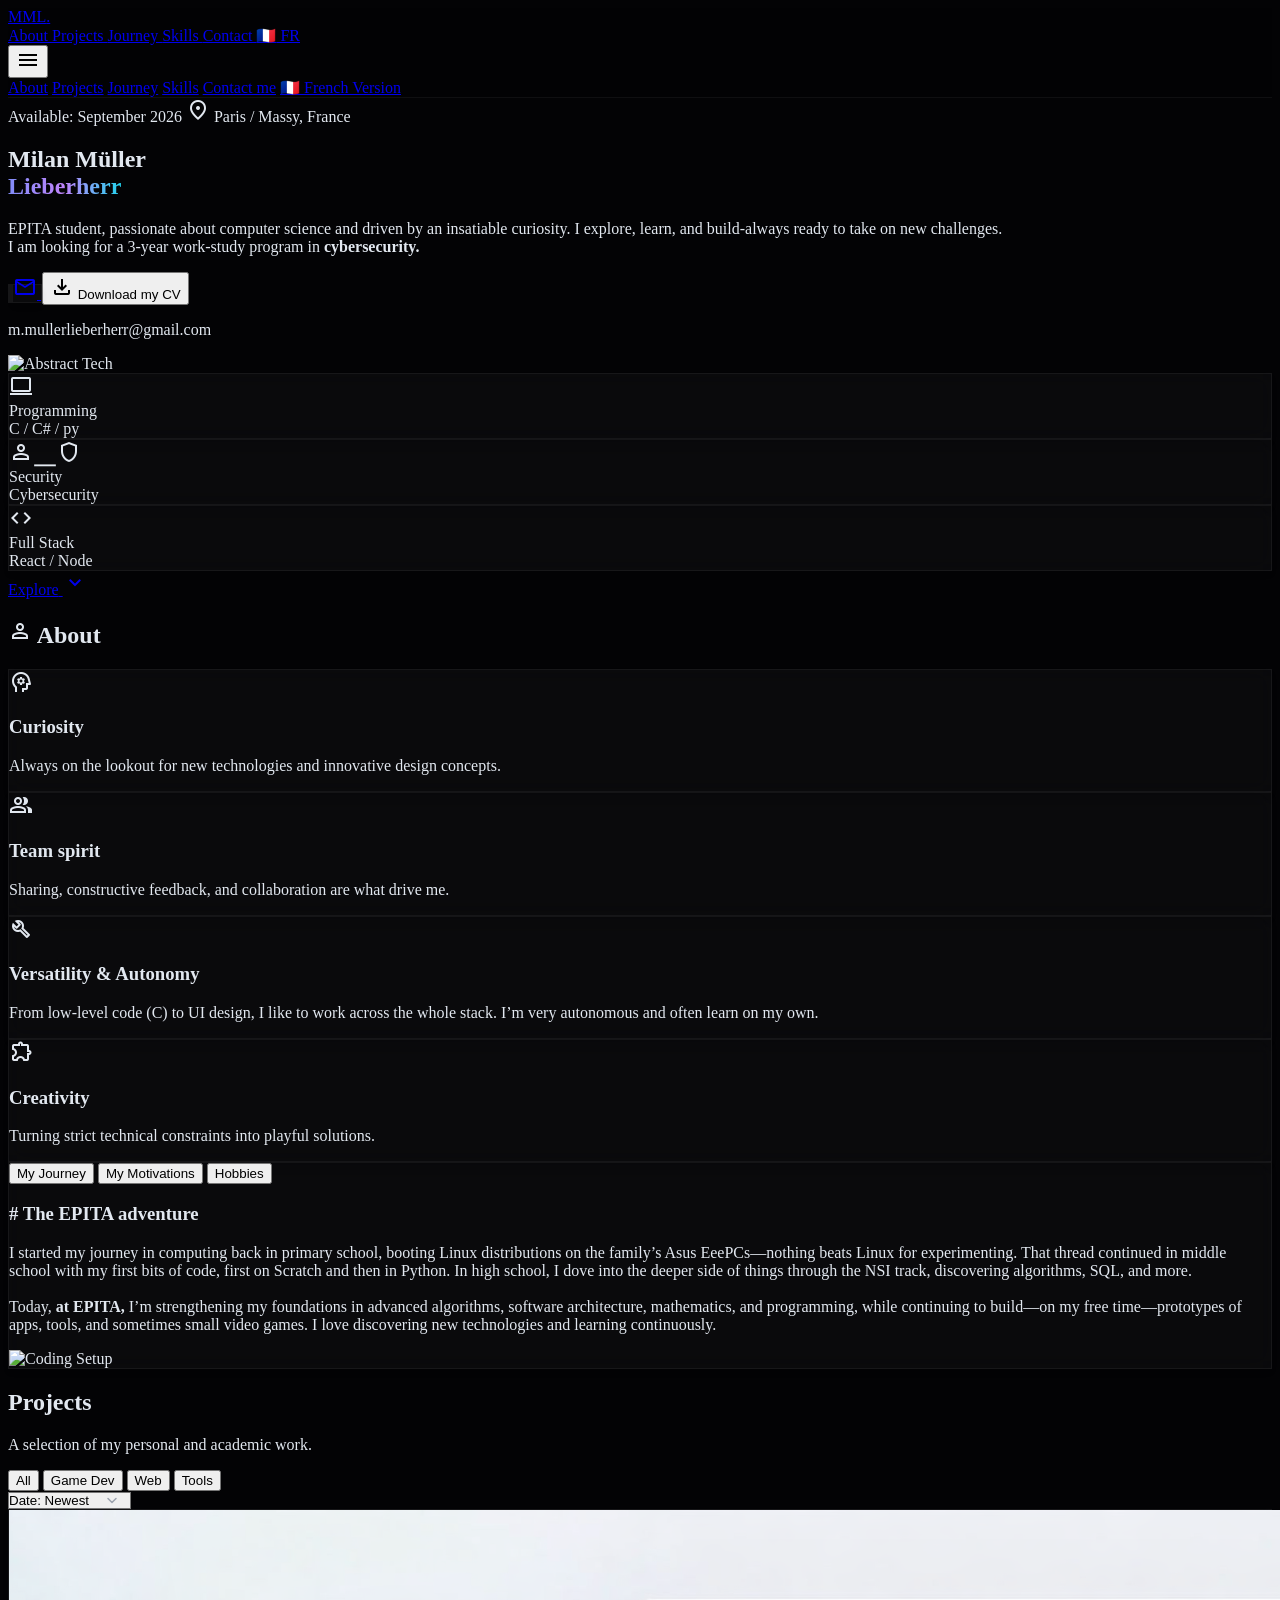
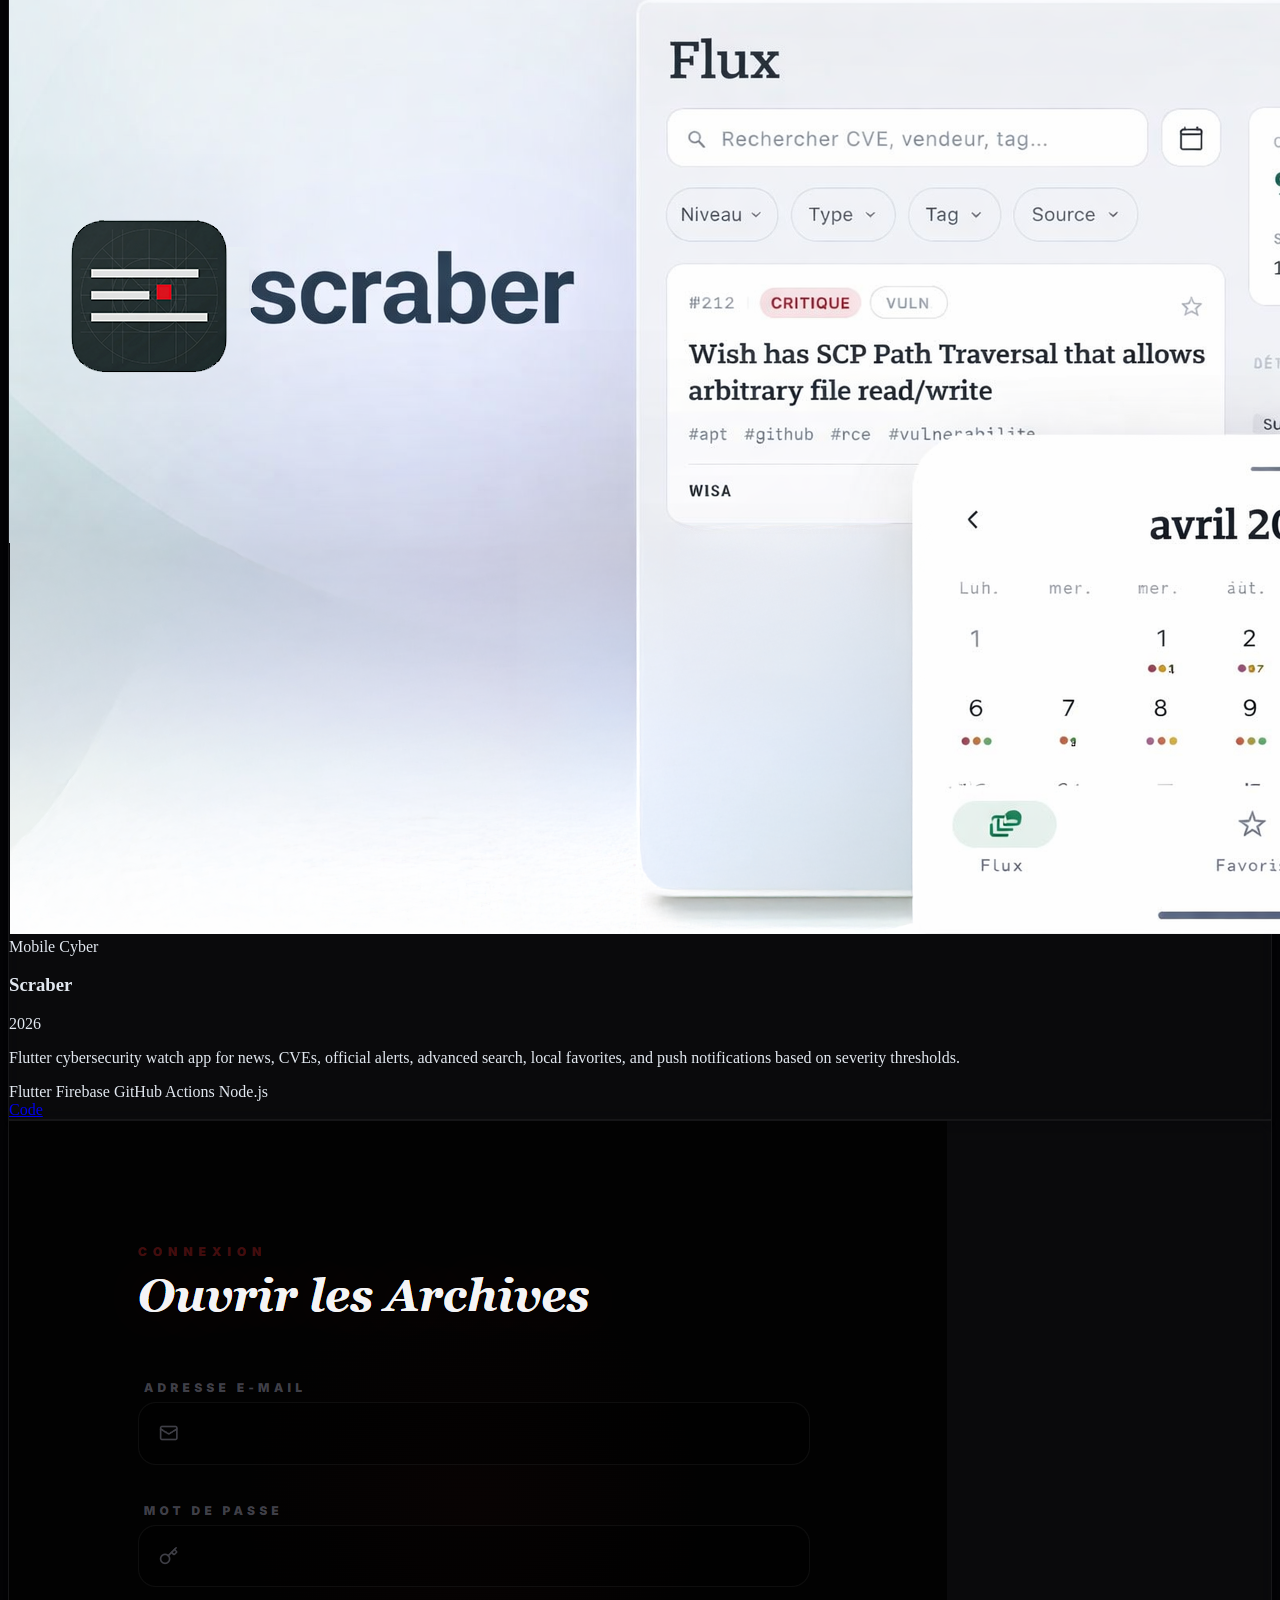
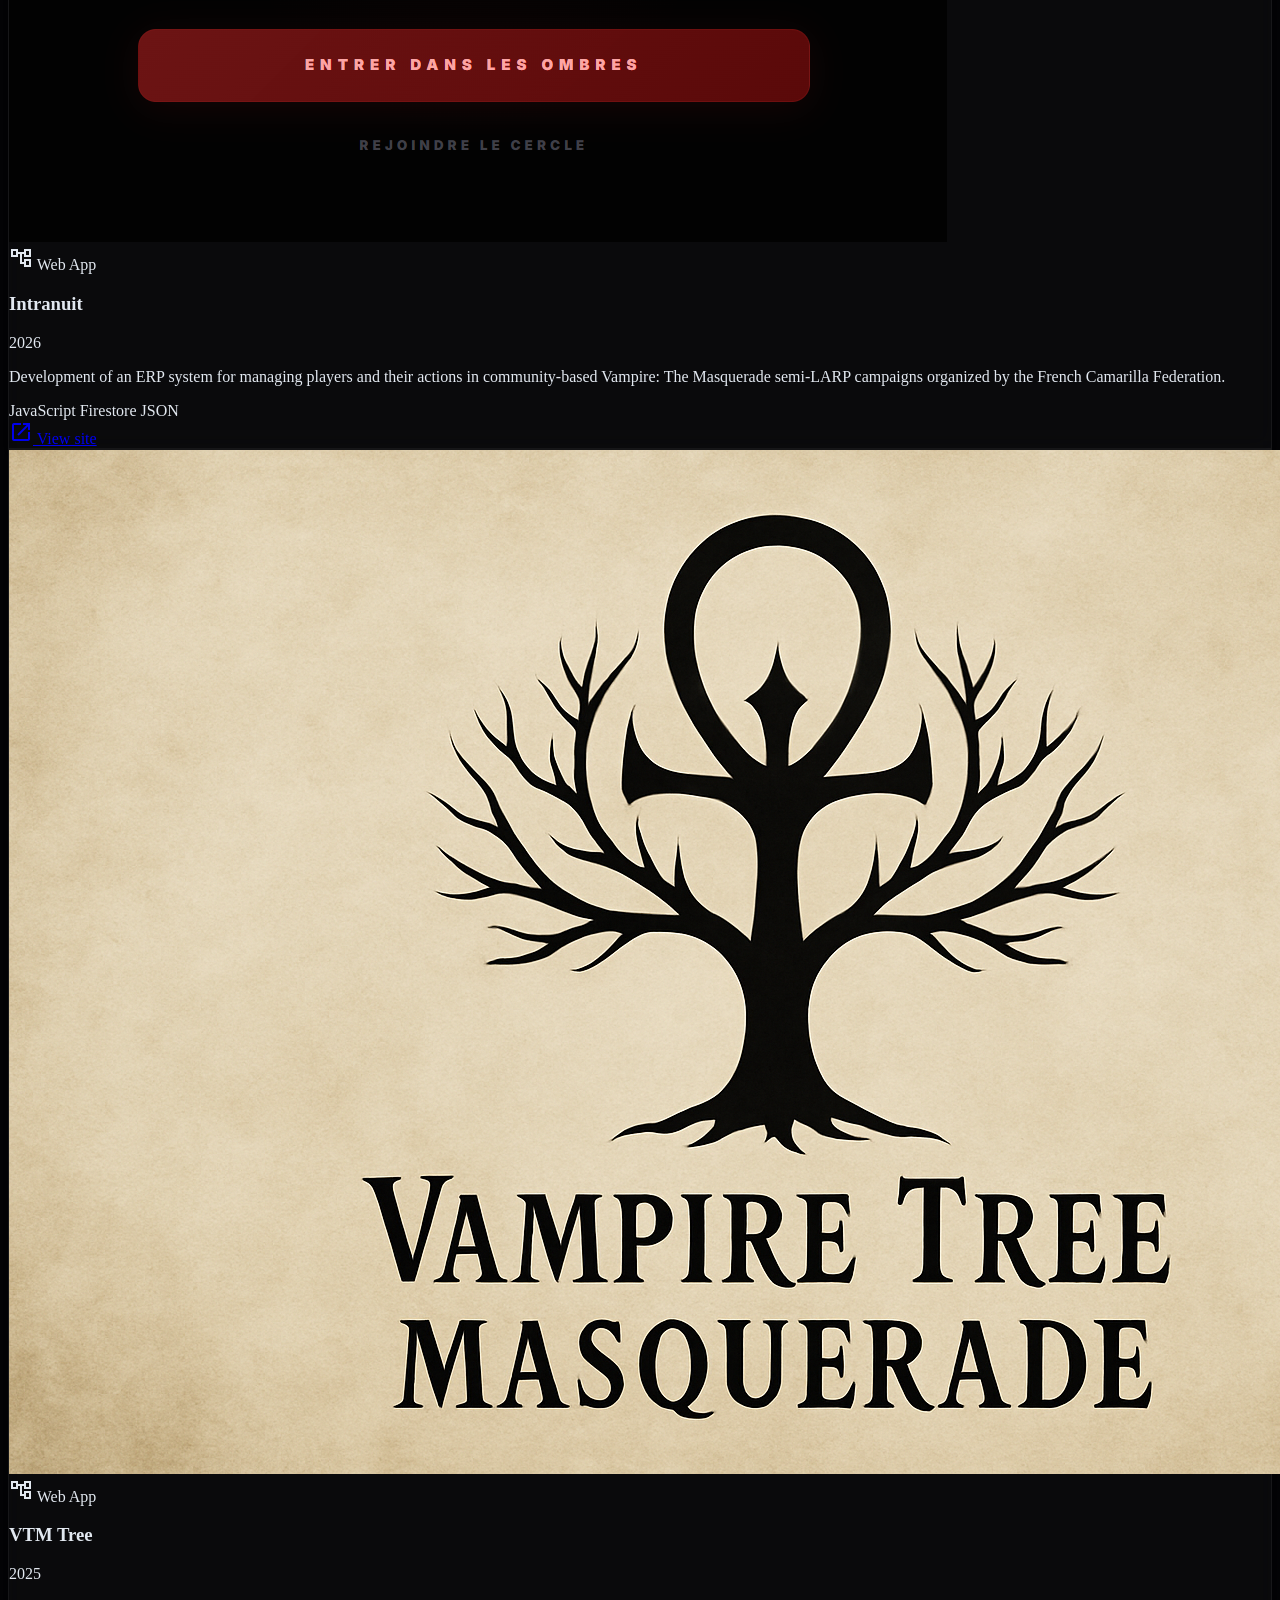
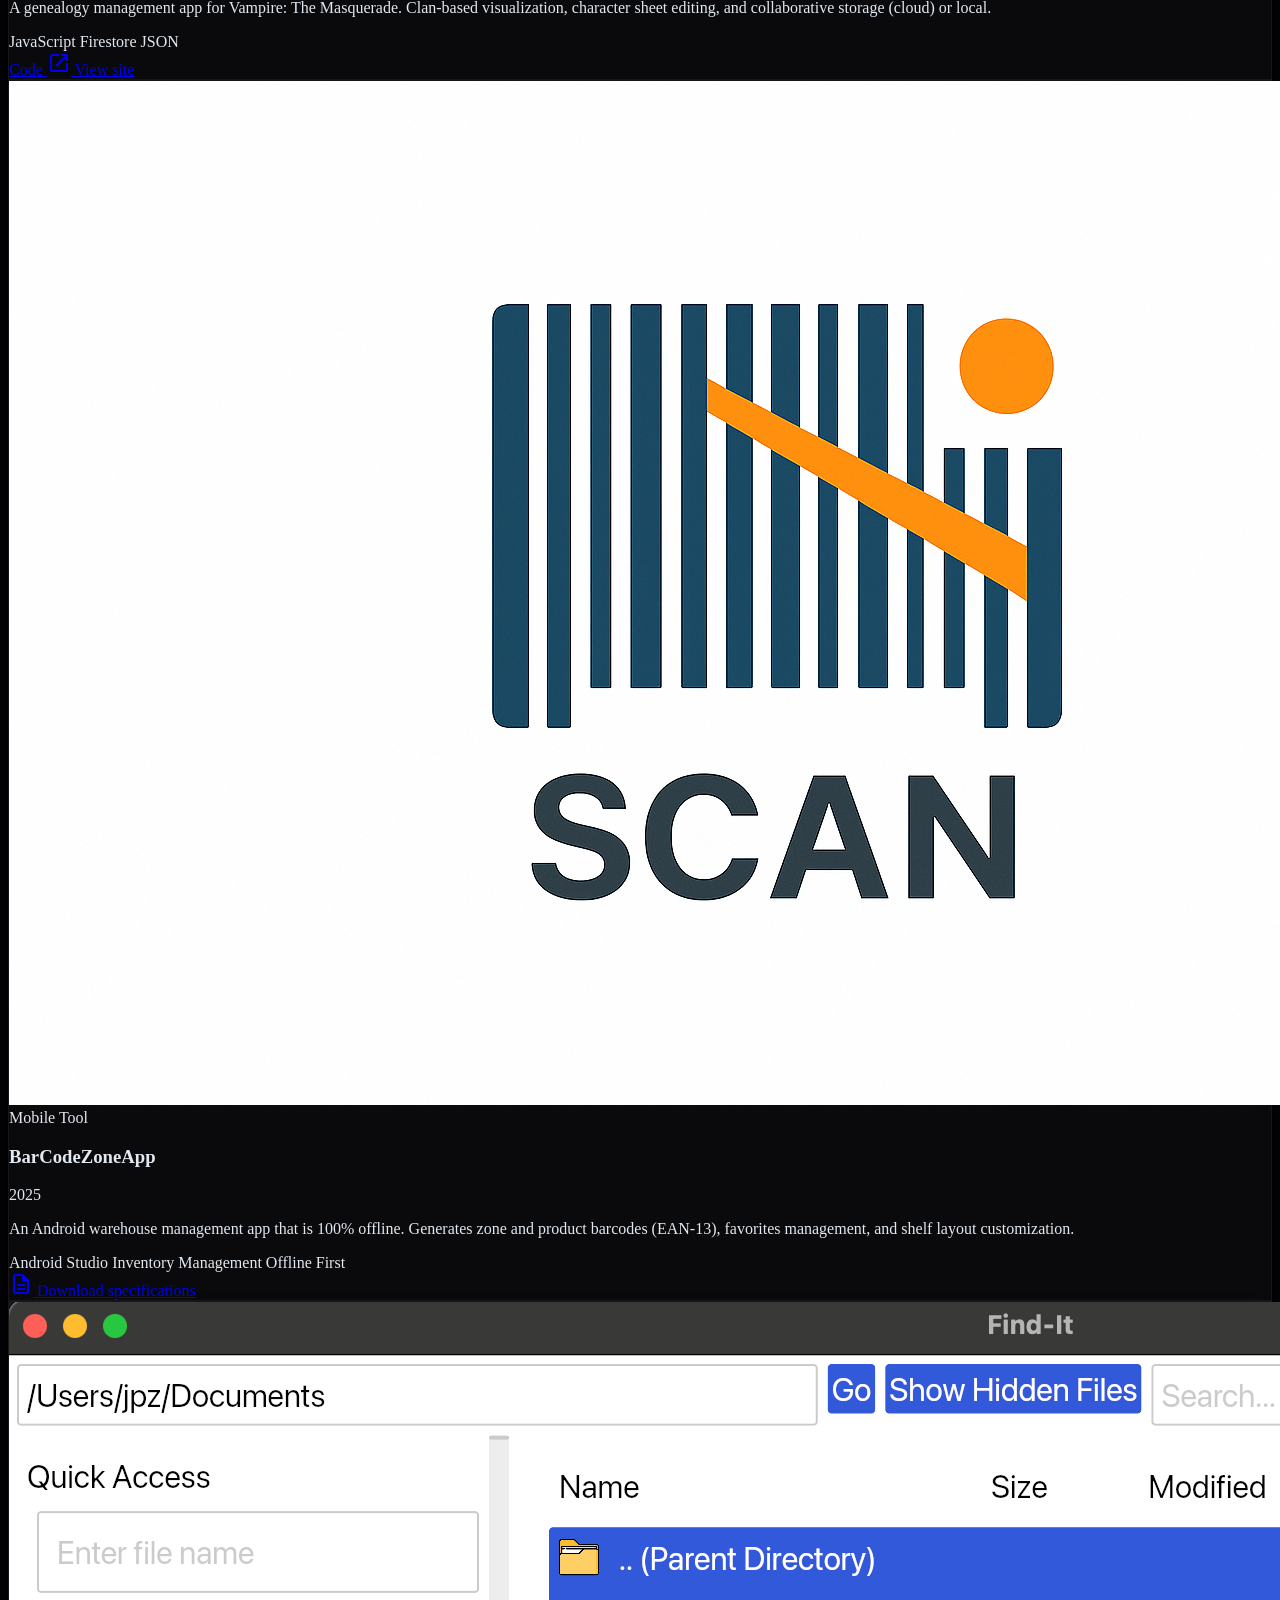
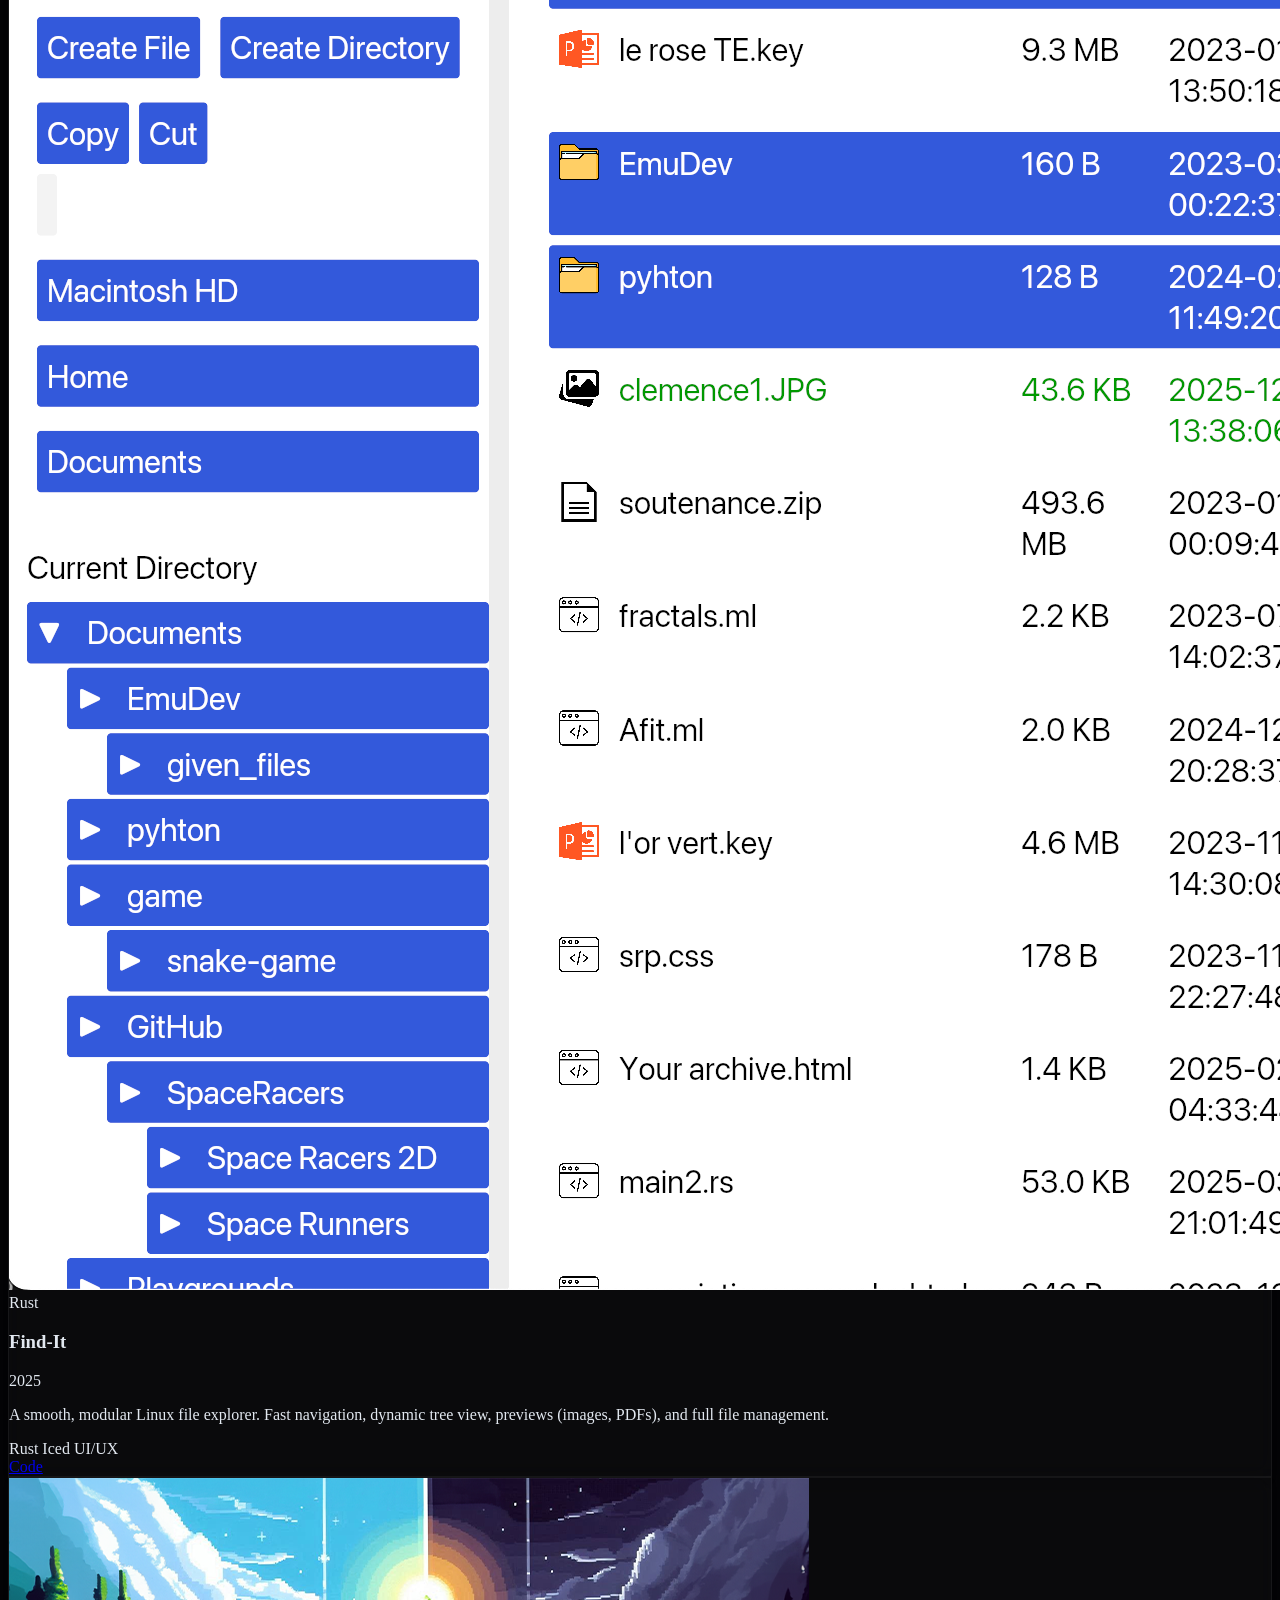
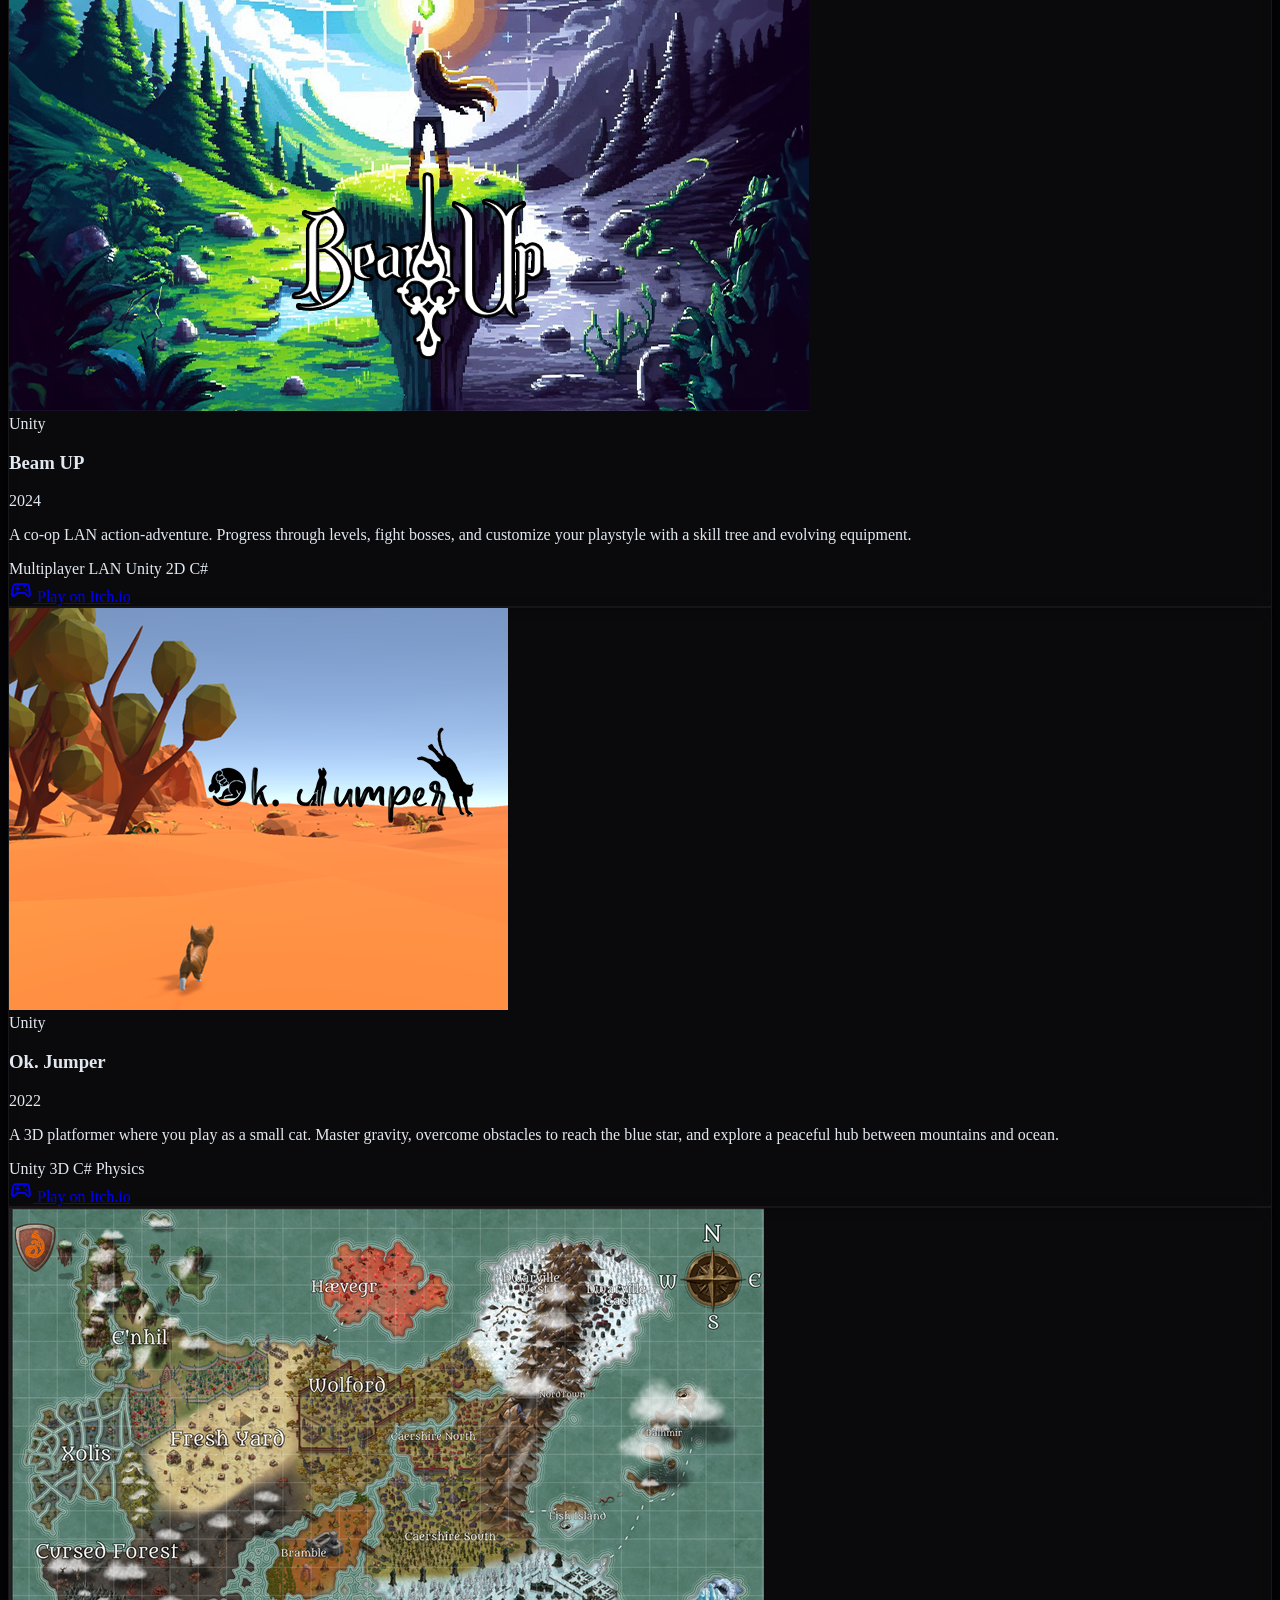
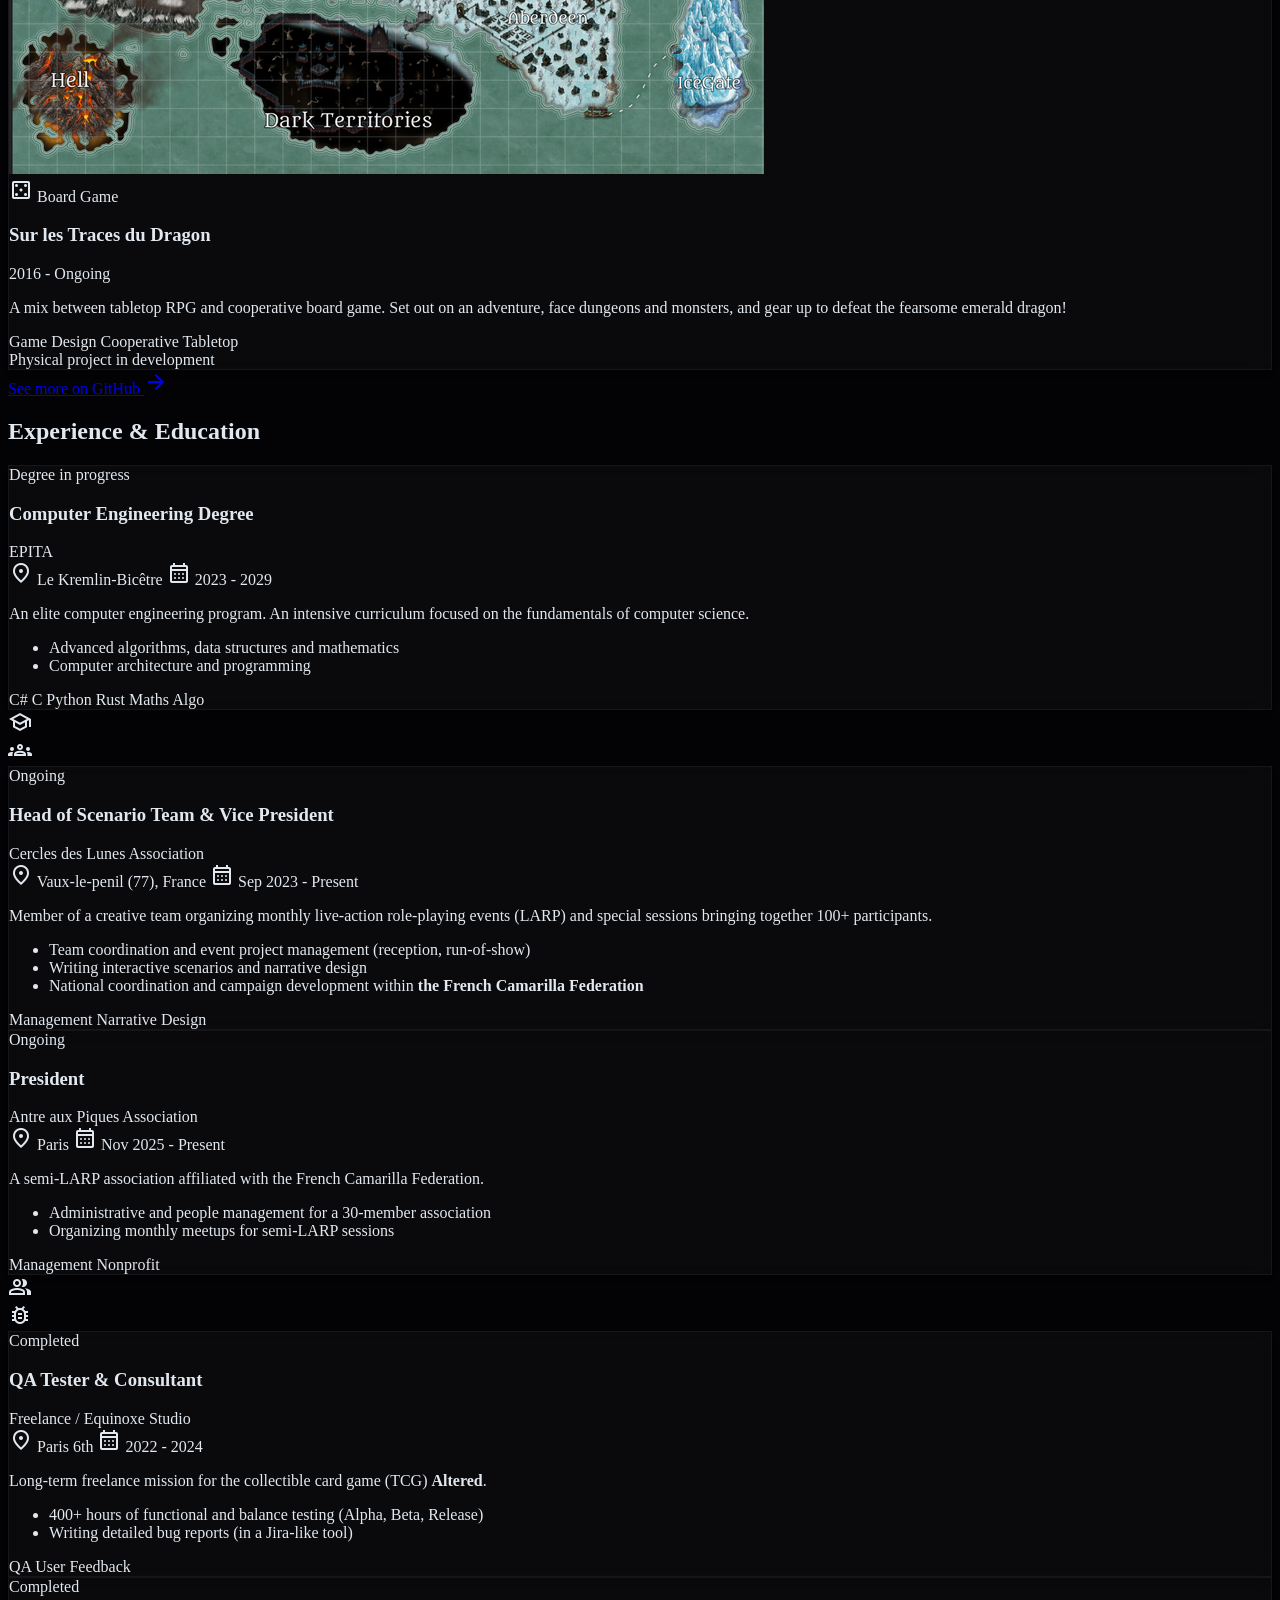
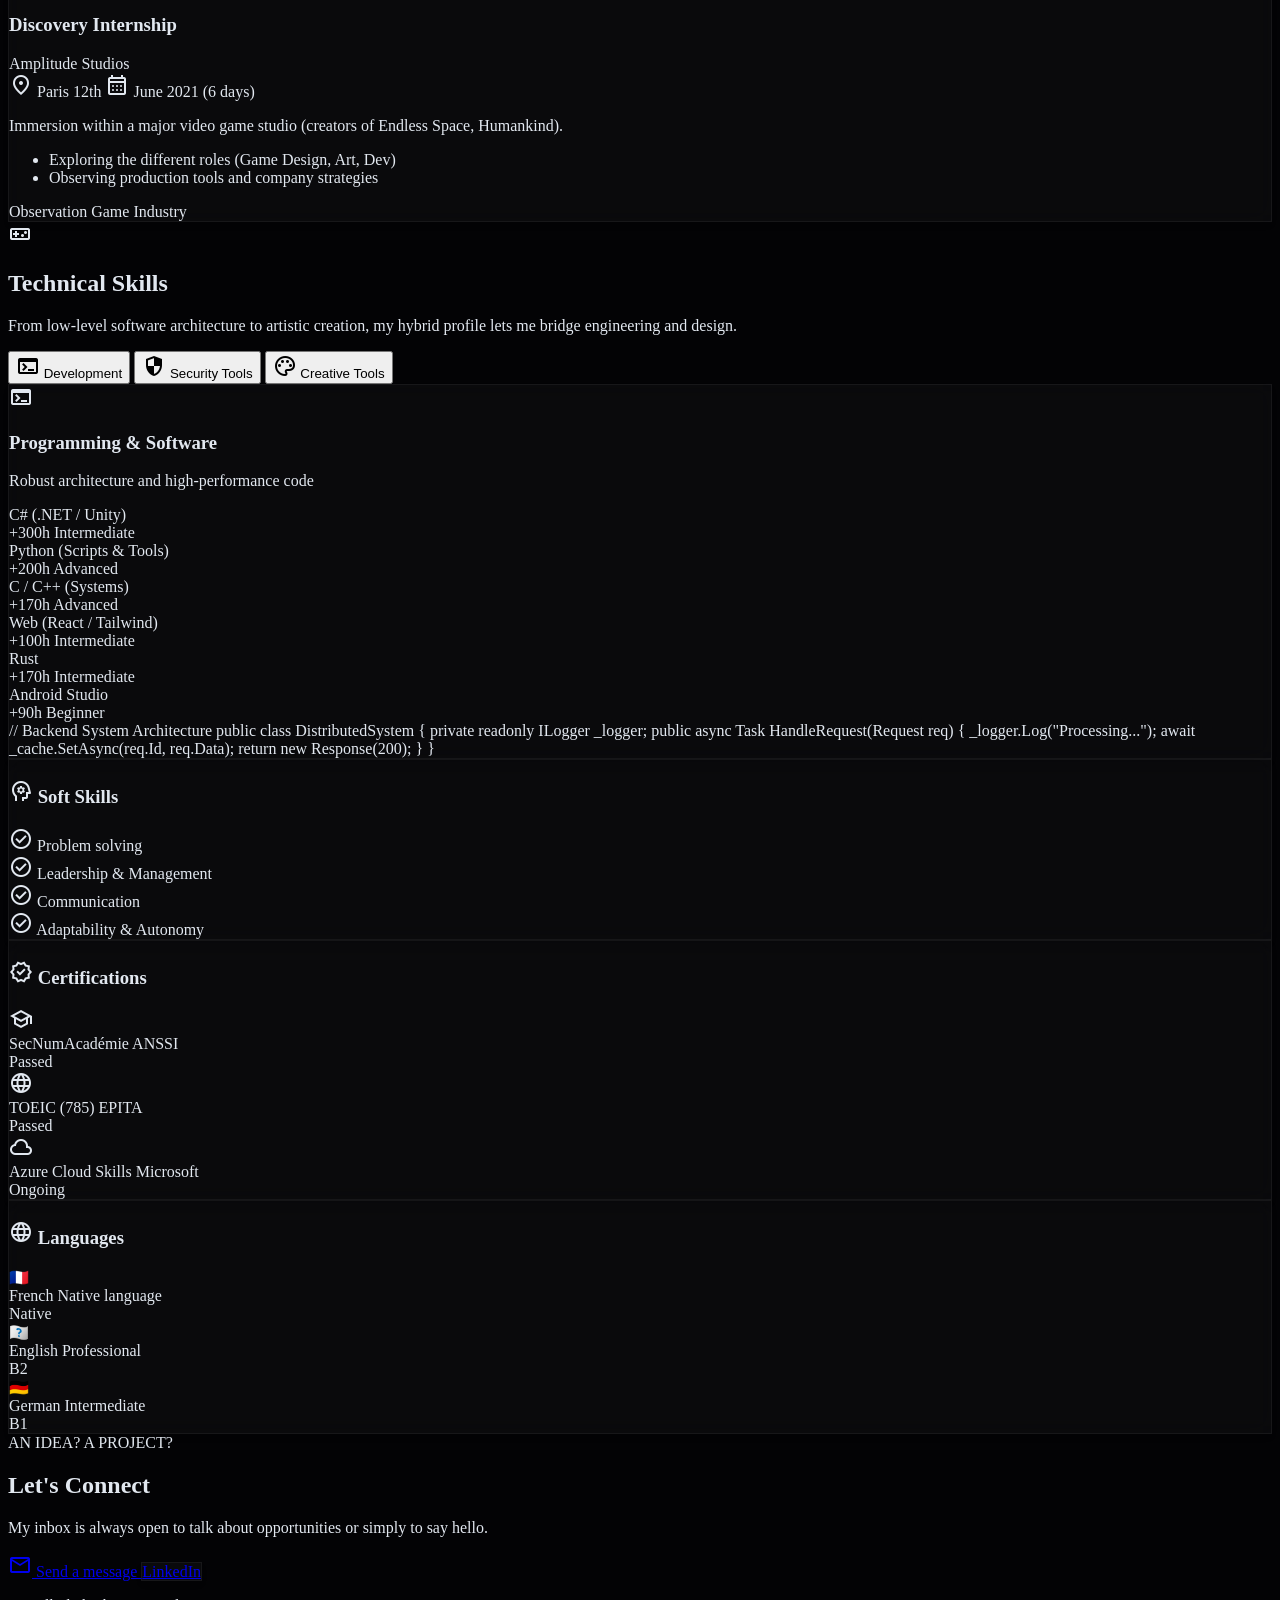
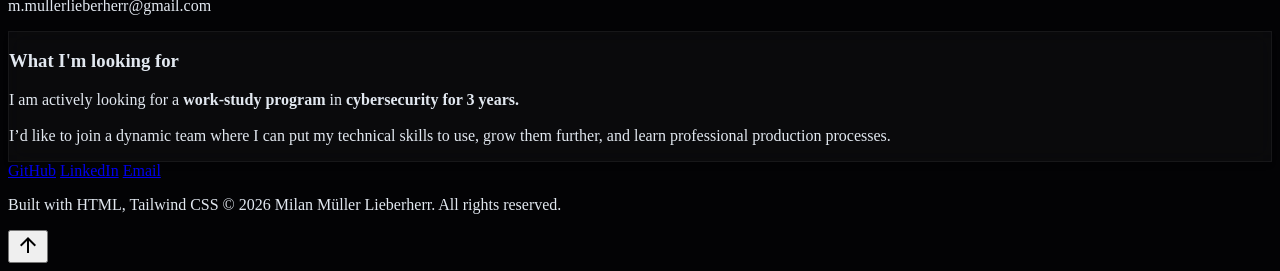
==== commit c9b7d410: "Refactor portfolio structure and add Scraber project" ====
--- a/index_en.html
+++ b/index_en.html
@@ -1,1552 +1,18 @@
 <!DOCTYPE html>
-<html class="scroll-smooth" lang="fr">
+<html lang="en">
 <head>
     <meta charset="utf-8">
     <meta content="width=device-width, initial-scale=1.0" name="viewport">
     <title>MML.init()</title>
-    <meta content="Website & Portfolio of Milan Müller Lieberherr - EPITA student" name="description">
-    
-    <link rel="icon" type="image/svg+xml" href="data:image/svg+xml,%3Csvg xmlns='http://www.w3.org/2000/svg' viewBox='0 0 512 512'%3E%3Crect width='512' height='512' rx='128' fill='%230E0E11'/%3E%3Cpath d='M140 380 L140 132 L256 248 L372 132 L372 380' stroke='%236366f1' stroke-width='48' fill='none' stroke-linecap='round' stroke-linejoin='round'/%3E%3Ccircle cx='420' cy='420' r='32' fill='%2322d3ee'/%3E%3C/svg%3E">
-
-    <!-- Tailwind CSS -->
-    <script src="https://cdn.tailwindcss.com"></script>
-    
-    <!-- Google Fonts -->
-    <link href="https://fonts.googleapis.com" rel="preconnect">
-    <link crossorigin="" href="https://fonts.gstatic.com" rel="preconnect">
-    <link href="https://fonts.googleapis.com/css2?family=Space+Grotesk:wght@300;400;500;600;700&family=Inter:wght@300;400;500;600&family=Fira+Code:wght@400;500&display=swap" rel="stylesheet">
-    
-    <!-- Material Symbols -->
-    <link href="https://fonts.googleapis.com/css2?family=Material+Symbols+Outlined:opsz,wght,FILL,GRAD@24,400,0,0" rel="stylesheet">
-    
-    <!-- Devicon for logos -->
-    <link rel="stylesheet" type='text/css' href="https://cdn.jsdelivr.net/gh/devicons/devicon@latest/devicon.min.css" />
-
+    <meta http-equiv="refresh" content="0; url=index.html?lang=en">
     <script>
-        tailwind.config = {
-            darkMode: 'class',
-            theme: {
-                extend: {
-                    fontFamily: {
-                        sans: ['Inter', 'sans-serif'],
-                        display: ['Space Grotesk', 'sans-serif'],
-                        mono: ['Fira Code', 'monospace'],
-                    },
-                    colors: {
-                        bg: '#030305',
-                        surface: '#0E0E11',
-                        surfaceHighlight: '#1A1A20',
-                        primary: '#6366f1', // Indigo-500
-                        primaryDark: '#4f46e5', // Indigo-600
-                        secondary: '#a855f7', // Purple-500
-                        accent: '#22d3ee', // Cyan-400
-                    },
-                    animation: {
-                        'float': 'float 6s ease-in-out infinite',
-                        'pulse-slow': 'pulse 4s cubic-bezier(0.4, 0, 0.6, 1) infinite',
-                        'spin-slow': 'spin 12s linear infinite',
-                        'blob': 'blob 7s infinite',
-                        'shimmer': 'shimmer 2s infinite',
-                        'typing': 'typing 2s steps(20)',
-                    },
-                    keyframes: {
-                        float: {
-                            '0%, 100%': { transform: 'translateY(0)' },
-                            '50%': { transform: 'translateY(-20px)' },
-                        },
-                        blob: {
-                            '0%': { transform: 'translate(0px, 0px) scale(1)' },
-                            '33%': { transform: 'translate(30px, -50px) scale(1.1)' },
-                            '66%': { transform: 'translate(-20px, 20px) scale(0.9)' },
-                            '100%': { transform: 'translate(0px, 0px) scale(1)' },
-                        },
-                        shimmer: {
-                            '0%': { transform: 'translateX(-100%)' },
-                            '100%': { transform: 'translateX(100%)' }
-                        },
-                        typing: {
-                            '0%': { width: '0' },
-                            '100%': { width: '100%' }
-                        }
-                    }
-                }
-            }
-        }
+        const target = new URL("index.html", window.location.href);
+        target.searchParams.set("lang", "en");
+        target.hash = window.location.hash;
+        window.location.replace(target.toString());
     </script>
-
-    <style>
-        body {
-            background-color: #030305;
-            color: #e2e8f0;
-            overflow-x: hidden;
-        }
-        
-        /* Glassmorphism Classes */
-        .glass {
-            background: rgba(255, 255, 255, 0.03);
-            backdrop-filter: blur(10px);
-            -webkit-backdrop-filter: blur(10px);
-            border: 1px solid rgba(255, 255, 255, 0.05);
-            box-shadow: 0 4px 6px -1px rgba(0, 0, 0, 0.1), 0 2px 4px -1px rgba(0, 0, 0, 0.06);
-        }
-        
-        .glass-heavy {
-            background: rgba(3, 3, 5, 0.85);
-            backdrop-filter: blur(16px);
-            -webkit-backdrop-filter: blur(16px);
-            border-bottom: 1px solid rgba(255, 255, 255, 0.05);
-        }
-
-        .text-gradient {
-            background: linear-gradient(to right, #818cf8, #c084fc, #22d3ee);
-            -webkit-background-clip: text;
-            -webkit-text-fill-color: transparent;
-            background-clip: text;
-        }
-
-        /* Custom Scrollbar */
-        ::-webkit-scrollbar {
-            width: 8px;
-        }
-        ::-webkit-scrollbar-track {
-            background: #030305;
-        }
-        ::-webkit-scrollbar-thumb {
-            background: #333;
-            border-radius: 4px;
-        }
-        ::-webkit-scrollbar-thumb:hover {
-            background: #4f46e5;
-        }
-
-        /* Tab Animations */
-        .tab-content {
-            display: none;
-            opacity: 0;
-            transform: translateY(10px);
-            transition: opacity 0.4s ease, transform 0.4s ease;
-        }
-        .tab-content.active {
-            display: block;
-            opacity: 1;
-            transform: translateY(0);
-        }
-        
-        /* Custom Select styling */
-        select {
-            background-image: url("data:image/svg+xml,%3csvg xmlns='http://www.w3.org/2000/svg' fill='none' viewBox='0 0 20 20'%3e%3cpath stroke='%239ca3af' stroke-linecap='round' stroke-linejoin='round' stroke-width='1.5' d='M6 8l4 4 4-4'/%3e%3c/svg%3e");
-            background-position: right 0.5rem center;
-            background-repeat: no-repeat;
-            background-size: 1.5em 1.5em;
-            padding-right: 2.5rem;
-            -webkit-appearance: none;
-            appearance: none;
-        }
-    </style>
 </head>
-<body class="antialiased selection:bg-primary/30 selection:text-white">
-
-    <!-- Navigation -->
-    <nav class="fixed top-0 w-full z-50 glass-heavy transition-all duration-300">
-        <div class="max-w-7xl mx-auto px-6 h-20 flex items-center justify-between">
-            <!-- Logo -->
-            <a href="#" class="font-display font-bold text-2xl tracking-tight hover:text-white transition-colors group">
-                MML<span class="text-primary group-hover:text-accent transition-colors">.</span>
-            </a>
-
-            <!-- Desktop Links -->
-            <div class="hidden md:flex items-center gap-8 text-sm font-medium text-gray-400">
-                <a href="#about" class="hover:text-primary transition-colors relative group">
-                    About
-                    <span class="absolute -bottom-1 left-0 w-0 h-0.5 bg-primary transition-all group-hover:w-full"></span>
-                </a>
-                <a href="#projects" class="hover:text-primary transition-colors relative group">
-                    Projects
-                    <span class="absolute -bottom-1 left-0 w-0 h-0.5 bg-primary transition-all group-hover:w-full"></span>
-                </a>
-                <a href="#experience" class="hover:text-primary transition-colors relative group">
-                    Journey
-                    <span class="absolute -bottom-1 left-0 w-0 h-0.5 bg-primary transition-all group-hover:w-full"></span>
-                </a>
-                <a href="#skills" class="hover:text-primary transition-colors relative group">
-                    Skills
-                    <span class="absolute -bottom-1 left-0 w-0 h-0.5 bg-primary transition-all group-hover:w-full"></span>
-                </a>
-                <a href="#contact" class="px-5 py-2.5 rounded-full bg-white/5 hover:bg-white/10 text-white transition-all border border-white/5 hover:border-primary/30">
-                    Contact
-                </a>
-                <a href="index.html" class="flex items-center gap-2 px-3 py-1.5 rounded-lg bg-white/5 hover:bg-white/10 text-xs font-bold transition-all border border-white/5">
-                <span class="text-base">🇫🇷</span> FR
-                </a>
-                
-            </div>
-
-            <!-- Mobile Menu Button -->
-            <button id="mobile-menu-btn" class="md:hidden text-white p-2 rounded-lg hover:bg-white/10 transition-colors">
-                <span class="material-symbols-outlined">menu</span>
-            </button>
-            
-        </div>
-
-        <!-- Mobile Menu -->
-        <div id="mobile-menu" class="hidden md:hidden absolute top-20 left-0 w-full bg-surface/95 backdrop-blur-xl border-b border-white/10 p-6 flex flex-col gap-4 shadow-2xl">
-            <a href="#about" class="text-lg text-gray-300 hover:text-primary py-2 border-b border-white/5">About</a>
-            <a href="#projects" class="text-lg text-gray-300 hover:text-primary py-2 border-b border-white/5">Projects</a>
-            <a href="#experience" class="text-lg text-gray-300 hover:text-primary py-2 border-b border-white/5">Journey</a>
-            <a href="#skills" class="text-lg text-gray-300 hover:text-primary py-2 border-b border-white/5">Skills</a>
-            <a href="#contact" class="text-lg text-primary font-bold py-2">Contact me</a>
-            <a href="index.html" class="text-lg text-gray-300 hover:text-primary py-2 flex items-center gap-2">
-                <span>🇫🇷</span> French Version
-            </a>
-        </div>
-    </nav>
-
-    <!-- Hero Section -->
-    <section class="min-h-screen relative flex items-center justify-center pt-20 overflow-hidden">
-        <!-- Background Elements (Animated Blobs) -->
-        <div class="absolute top-20 right-0 w-[500px] h-[500px] bg-primary/20 rounded-full blur-[120px] pointer-events-none animate-blob"></div>
-        <div class="absolute bottom-0 left-0 w-[500px] h-[500px] bg-secondary/20 rounded-full blur-[120px] pointer-events-none animate-blob" style="animation-delay: 2s"></div>
-        <div class="absolute top-1/2 left-1/2 w-[300px] h-[300px] bg-accent/10 rounded-full blur-[100px] pointer-events-none animate-blob" style="animation-delay: 4s"></div>
-
-        <div class="max-w-7xl w-full mx-auto px-6 grid lg:grid-cols-2 gap-12 items-center relative z-10">
-            <!-- Text Content -->
-            <div class="space-y-8 order-2 lg:order-1">
-                <div class="space-y-4">
-                    <div class="inline-flex flex-wrap items-center gap-3">
-                        <span class="px-3 py-1 rounded-full bg-green-500/10 border border-green-500/20 text-green-400 text-xs font-semibold uppercase tracking-wider flex items-center gap-2 shadow-lg shadow-green-900/20">
-                            <span class="w-2 h-2 rounded-full bg-green-500 animate-pulse"></span>
-                            Available: January 2026
-                        </span>
-                        <span class="px-3 py-1 rounded-full bg-white/5 border border-white/10 text-gray-400 text-xs font-semibold uppercase tracking-wider flex items-center gap-2">
-                            <span class="material-symbols-outlined text-[14px]">location_on</span>
-                            Paris / Massy, France
-                        </span>
-                    </div>
-                    
-                    <h1 class="text-5xl lg:text-7xl font-display font-bold leading-tight">
-                        Milan Müller <br>
-                        <span class="text-gradient">Lieberherr</span>
-                    </h1>
-                    
-                    <p class="text-gray-400 text-lg max-w-lg leading-relaxed">
-                        EPITA student, passionate about computer science and driven by an insatiable curiosity. I explore, learn, and build-always ready to take on new challenges. <br>I am looking for a 3-year work-study program in <strong class="text-white border-b-2 border-primary/50">cybersecurity.</strong>                      </p>
-                </div>
-
-                <!-- Hero Icons & Actions -->
-                <div class="flex flex-wrap items-center gap-4 pt-2">
-                    <a href="https://github.com/Swiiptz" target="_blank" class="w-12 h-12 rounded-full glass hover:bg-white/10 hover:border-primary/50 flex items-center justify-center group transition-all duration-300">
-                        <i class="devicon-github-original text-2xl text-gray-400 group-hover:text-white transition-colors"></i>
-                    </a>
-                    <a href="https://www.linkedin.com/in/milan-m%C3%BCller-lieberherr-40856b274" target="_blank" class="w-12 h-12 rounded-full glass hover:bg-white/10 hover:border-primary/50 flex items-center justify-center group transition-all duration-300">
-                        <i class="devicon-linkedin-plain text-2xl text-gray-400 group-hover:text-white transition-colors"></i>
-                    </a>
-                    <a href="mailto:m.mullerlieberherr@gmail.com" class="w-12 h-12 rounded-full glass hover:bg-white/10 hover:border-primary/50 flex items-center justify-center group transition-all duration-300 text-gray-400 hover:text-white">
-                        <span class="material-symbols-outlined text-2xl group-hover:scale-110 transition-transform">mail</span>
-                    </a>
-                    
-                    <button onclick="downloadCV()" class="px-6 py-3 rounded-full bg-primary hover:bg-primaryDark text-white font-medium text-sm flex items-center gap-2 transition-all shadow-lg shadow-primary/20 hover:shadow-primary/40 transform hover:-translate-y-0.5 ml-2">
-                        <span class="material-symbols-outlined text-lg">download</span>
-                        Download my CV
-                    </button>
-                </div>
-                <p class="mt-4 text-primary text-sm font-mono">m.mullerlieberherr@gmail.com</p>
-
-            </div>
-
-            <!-- Animation / Visual -->
-            <div class="order-1 lg:order-2 flex justify-center lg:justify-end relative">
-                <div class="relative w-[320px] h-[320px] md:w-[450px] md:h-[450px]">
-                    <!-- Rotating Rings -->
-                    <div class="absolute inset-0 border border-white/5 rounded-full animate-spin-slow"></div>
-                    <div class="absolute inset-8 border border-primary/20 rounded-full animate-spin-slow" style="animation-direction: reverse; animation-duration: 15s;"></div>
-                    <div class="absolute inset-16 border border-accent/10 rounded-full animate-spin-slow" style="animation-duration: 20s;"></div>
-
-                    <!-- Floating Main Image -->
-                    <div class="absolute inset-0 flex items-center justify-center animate-float">
-                        <div class="w-3/4 h-3/4 rounded-full overflow-hidden shadow-2xl shadow-primary/20 relative">
-                             <div class="absolute inset-0 bg-gradient-to-tr from-primary/20 to-accent/20 mix-blend-overlay z-10"></div>
-                             <img src="https://images.unsplash.com/photo-1618005182384-a83a8bd57fbe?q=80&w=1000&auto=format&fit=crop" alt="Abstract Tech" class="w-full h-full object-cover">
-                        </div>
-                    </div>
-
-                    <!-- Floating Cards -->
-                    <div class="absolute top-10 -right-4 glass p-4 rounded-xl flex items-center gap-3 animate-float shadow-xl backdrop-blur-md" style="animation-delay: 1s;">
-                        <div class="w-10 h-10 rounded-lg bg-purple-500/20 flex items-center justify-center">
-                            <span class="material-symbols-outlined text-purple-400">computer</span>
-                        </div>
-                        <div class="text-xs">
-                            <div class="font-bold text-white">Programming</div>
-                            <div class="text-gray-400">C / C# / py</div>
-                        </div>
-                    </div>
-                    <div class="absolute bottom-10 -right-4 glass p-4 rounded-xl flex items-center gap-3 animate-float shadow-xl backdrop-blur-md" style="animation-delay: 1.5s;">
-                        <div class="w-10 h-10 rounded-lg bg-red-500/20 flex items-center justify-center">
-                            <span class="material-symbols-outlined text-red-400">person_shield</span>
-                        </div>
-                        <div class="text-xs">
-                            <div class="font-bold text-white">Security</div>
-                            <div class="text-gray-400">Cybersecurity</div>
-                        </div>
-                    </div>
-                    <div class="absolute bottom-20 -left-4 glass p-4 rounded-xl flex items-center gap-3 animate-float shadow-xl backdrop-blur-md" style="animation-delay: 2.5s;">
-                        <div class="w-10 h-10 rounded-lg bg-cyan-500/20 flex items-center justify-center">
-                            <span class="material-symbols-outlined text-cyan-400">code</span>
-                        </div>
-                        <div class="text-xs">
-                            <div class="font-bold text-white">Full Stack</div>
-                            <div class="text-gray-400">React / Node</div>
-                        </div>
-                    </div>
-                </div>
-            </div>
-        </div>
-
-        <!-- Scroll Down Indicator (Déplacé hors du conteneur grid pour être en bas de l'écran) -->
-        <a href="#about" class="absolute bottom-8 left-1/2 transform -translate-x-1/2 flex flex-col items-center gap-2 text-gray-500 hover:text-white transition-colors animate-bounce z-20 p-2 cursor-pointer">
-            <span class="text-[10px] tracking-[0.2em] uppercase font-medium">Explore</span>
-            <span class="material-symbols-outlined">keyboard_arrow_down</span>
-        </a>
-    </section>
-
-    <!-- About Me Section -->
-    <section id="about" class="py-24 bg-surface/30 relative">
-        <div class="max-w-6xl mx-auto px-6">
-            <div class="flex flex-col md:flex-row gap-4 items-end mb-12">
-                <h2 class="text-4xl font-display font-bold flex items-center gap-3">
-                    <span class="material-symbols-outlined text-primary text-4xl">person</span>
-                    About
-                </h2>
-                <div class="h-px bg-white/10 flex-1 mb-2"></div>
-            </div>
-
-            <!-- 4 Strength Cards -->
-            <div class="grid grid-cols-1 md:grid-cols-2 lg:grid-cols-4 gap-6 mb-16">
-                <!-- Card 1 -->
-                <div class="glass p-6 rounded-2xl hover:bg-white/5 transition-all duration-300 group hover:-translate-y-1">
-                    <div class="w-12 h-12 rounded-xl bg-blue-500/10 border border-blue-500/20 flex items-center justify-center text-blue-400 mb-4 group-hover:scale-110 transition-transform">
-                        <span class="material-symbols-outlined">psychology</span>
-                    </div>
-                    <h3 class="font-bold text-lg text-white mb-2">Curiosity</h3>
-                    <p class="text-sm text-gray-400 leading-relaxed">Always on the lookout for new technologies and innovative design concepts.</p>
-                </div>
-                <!-- Card 2 -->
-                <div class="glass p-6 rounded-2xl hover:bg-white/5 transition-all duration-300 group hover:-translate-y-1">
-                    <div class="w-12 h-12 rounded-xl bg-purple-500/10 border border-purple-500/20 flex items-center justify-center text-purple-400 mb-4 group-hover:scale-110 transition-transform">
-                        <span class="material-symbols-outlined">group</span>
-                    </div>
-                    <h3 class="font-bold text-lg text-white mb-2">Team spirit</h3>
-                    <p class="text-sm text-gray-400 leading-relaxed">Sharing, constructive feedback, and collaboration are what drive me.</p>
-                </div>
-                <!-- Card 3 -->
-                <div class="glass p-6 rounded-2xl hover:bg-white/5 transition-all duration-300 group hover:-translate-y-1">
-                    <div class="w-12 h-12 rounded-xl bg-green-500/10 border border-green-500/20 flex items-center justify-center text-green-400 mb-4 group-hover:scale-110 transition-transform">
-                        <span class="material-symbols-outlined">build</span>
-                    </div>
-                    <h3 class="font-bold text-lg text-white mb-2">Versatility & Autonomy</h3>
-                    <p class="text-sm text-gray-400 leading-relaxed">From low-level code (C) to UI design, I like to work across the whole stack. I’m very autonomous and often learn on my own.</p>
-                </div>
-                <!-- Card 4 -->
-                <div class="glass p-6 rounded-2xl hover:bg-white/5 transition-all duration-300 group hover:-translate-y-1">
-                    <div class="w-12 h-12 rounded-xl bg-pink-500/10 border border-pink-500/20 flex items-center justify-center text-pink-400 mb-4 group-hover:scale-110 transition-transform">
-                        <span class="material-symbols-outlined">extension</span>
-                    </div>
-                    <h3 class="font-bold text-lg text-white mb-2">Creativity</h3>
-                    <p class="text-sm text-gray-400 leading-relaxed">Turning strict technical constraints into playful solutions.</p>
-                </div>
-            </div>
-
-            <!-- Tabbed Content -->
-            <div class="glass rounded-3xl p-1 overflow-hidden shadow-2xl">
-                <!-- Tab Buttons -->
-                <div class="grid grid-cols-3 gap-1 p-1 bg-black/40 rounded-t-3xl border-b border-white/5">
-                    <button class="tab-btn active px-4 py-3 text-sm font-medium rounded-xl text-gray-400 hover:text-white transition-all data-[active=true]:bg-surfaceHighlight data-[active=true]:text-white data-[active=true]:shadow-md border border-transparent data-[active=true]:border-white/5" data-active="true" onclick="openTab(event, 'journey')">
-                        My Journey
-                    </button>
-                    <button class="tab-btn px-4 py-3 text-sm font-medium rounded-xl text-gray-400 hover:text-white transition-all data-[active=true]:bg-surfaceHighlight data-[active=true]:text-white data-[active=true]:shadow-md border border-transparent data-[active=true]:border-white/5" onclick="openTab(event, 'drives')">
-                        My Motivations
-                    </button>
-                    <button class="tab-btn px-4 py-3 text-sm font-medium rounded-xl text-gray-400 hover:text-white transition-all data-[active=true]:bg-surfaceHighlight data-[active=true]:text-white data-[active=true]:shadow-md border border-transparent data-[active=true]:border-white/5" onclick="openTab(event, 'beyond')">
-                        Hobbies
-                    </button>
-                </div>
-
-                <!-- Content Area -->
-                <div class="p-8 md:p-12 min-h-[350px] bg-black/20">
-                    <div id="journey" class="tab-content active space-y-6">
-                        <h3 class="text-2xl font-bold text-white flex items-center gap-2">
-                            <span class="text-primary">#</span> The EPITA adventure
-                        </h3>
-                        <p class="text-gray-300 leading-relaxed text-lg">
-I started my journey in computing back in primary school, booting Linux distributions on the family’s Asus EeePCs—nothing beats Linux for experimenting. That thread continued in middle school with my first bits of code, first on Scratch and then in Python. In high school, I dove into the deeper side of things through the NSI track, discovering algorithms, SQL, and more.
-<br><br>Today, <strong>at EPITA,</strong> I’m strengthening my foundations in advanced algorithms, software architecture, mathematics, and programming, while continuing to build—on my free time—prototypes of apps, tools, and sometimes small video games. I love discovering new technologies and learning continuously.                        </p>
-                        <!-- Abstract Timeline Image -->
-                        <div class="w-full h-40 rounded-xl overflow-hidden relative group">
-                            <div class="absolute inset-0 bg-primary/20 mix-blend-multiply group-hover:bg-transparent transition-colors duration-500"></div>
-                            <img src="https://images.unsplash.com/photo-1555949963-aa79dcee981c?q=80&w=1000&auto=format&fit=crop" alt="Coding Setup" class="w-full h-full object-cover opacity-80 group-hover:opacity-100 group-hover:scale-105 transition-all duration-700">
-                        </div>
-                    </div>
-
-                    <div id="drives" class="tab-content space-y-6">
-                        <h3 class="text-2xl font-bold text-white flex items-center gap-2">
-                            <span class="text-secondary">#</span> What drives me
-                        </h3>
-                        <p class="text-gray-300 leading-relaxed text-lg">
-                 I’m motivated by the direct impact of what I build on users, and by constantly discovering new technologies. My curiosity pushes me to explore, understand, and experiment. Solving a complex bug, optimizing a system, or seeing a feature I built tangibly improve a user’s experience is a real source of satisfaction for me.
-                        </p>
-                        <div class="flex flex-wrap gap-3 mt-6">
-                            <span class="px-4 py-2 rounded-lg bg-surface border border-white/10 text-sm text-gray-300 flex items-center gap-2"><span class="w-2 h-2 rounded-full bg-blue-400"></span>UX / UI</span>
-                            <span class="px-4 py-2 rounded-lg bg-surface border border-white/10 text-sm text-gray-300 flex items-center gap-2"><span class="w-2 h-2 rounded-full bg-purple-400"></span>Software Architecture</span>
-                            <span class="px-4 py-2 rounded-lg bg-surface border border-white/10 text-sm text-gray-300 flex items-center gap-2"><span class="w-2 h-2 rounded-full bg-green-400"></span>Gameplay Loop</span>
-                            <span class="px-4 py-2 rounded-lg bg-surface border border-white/10 text-sm text-gray-300 flex items-center gap-2"><span class="w-2 h-2 rounded-full bg-yellow-400"></span>Prototyping</span>
-                        </div>
-                    </div>
-
-                    <div id="beyond" class="tab-content space-y-6">
-                        <h3 class="text-2xl font-bold text-white flex items-center gap-2">
-                            <span class="text-accent">#</span> Beyond code
-                        </h3>
-                        <div class="grid md:grid-cols-2 gap-8">
-                            <div>
-                                <p class="text-gray-300 leading-relaxed mb-6">
-                                    When I’m not in front of a screen, I’m often behind a lens, or planning my next role‑playing session. These activities fuel my creativity and teach me patience, precision, and perspective.
-                                </p>
-                                <ul class="space-y-4 text-gray-400">
-                                    <li class="flex items-center gap-3 p-3 rounded-lg bg-white/5 hover:bg-white/10 transition-colors">
-                                        <div class="p-2 bg-yellow-500/20 rounded-lg text-yellow-500"><span class="material-symbols-outlined text-sm">linked_camera</span></div>
-                                        <span>Digital/Film Photography & Drone</span>
-                                    </li>
-                                    <li class="flex items-center gap-3 p-3 rounded-lg bg-white/5 hover:bg-white/10 transition-colors">
-                                        <div class="p-2 bg-green-500/20 rounded-lg text-green-500"><span class="material-symbols-outlined text-sm">sports_kabaddi</span></div>
-                                        <span>Live Action Roleplay & Tabletop RPG</span>
-                                    </li>
-                                    <li class="flex items-center gap-3 p-3 rounded-lg bg-white/5 hover:bg-white/10 transition-colors">
-                                        <div class="p-2 bg-blue-500/20 rounded-lg text-blue-500"><span class="material-symbols-outlined text-sm">edit_note</span></div>
-                                        <span>Writing</span>
-                                    </li>
-                                </ul>
-                            </div>
-                            <div class="grid grid-cols-2 gap-3 h-full">
-                                <!-- Hobbies Images (Unsplash) -->
-                                <img src="https://images.unsplash.com/photo-1516035069371-29a1b244cc32?q=80&w=500&auto=format&fit=crop" alt="Camera" class="rounded-lg object-cover w-full h-full min-h-[150px] hover:opacity-80 transition-opacity">
-                                <img src="Img/jdr.jpg" alt="JDR" class="rounded-lg object-cover w-full h-full min-h-[150px] hover:opacity-80 transition-opacity">
-                            </div>
-                        </div>
-                    </div>
-                </div>
-            </div>
-        </div>
-    </section>
-
-    <!-- Featured Projects -->
-    <section id="projects" class="py-24">
-        <div class="max-w-7xl mx-auto px-6">
-            <div class="flex flex-col md:flex-row md:items-end justify-between mb-12 gap-6">
-                <div>
-                    <h2 class="text-4xl font-display font-bold mb-2">Projects</h2>
-                    <p class="text-gray-400">A selection of my personal and academic work.</p>
-                </div>
-                
-                <!-- Filters & Sorting -->
-                <div class="flex flex-wrap gap-4 items-center">
-                    <!-- Category Filter -->
-                    <div class="flex p-1 bg-surface border border-white/10 rounded-lg self-start">
-                        <button onclick="filterProjects('all', this)" class="project-filter-btn px-4 py-2 text-xs font-medium rounded transition-colors text-white bg-white/10 shadow-sm">All</button>
-                        <button onclick="filterProjects('game-dev', this)" class="project-filter-btn px-4 py-2 text-xs font-medium rounded transition-colors text-gray-400 hover:text-white">Game Dev</button>
-                        <button onclick="filterProjects('web', this)" class="project-filter-btn px-4 py-2 text-xs font-medium rounded transition-colors text-gray-400 hover:text-white">Web</button>
-                        <button onclick="filterProjects('tool', this)" class="project-filter-btn px-4 py-2 text-xs font-medium rounded transition-colors text-gray-400 hover:text-white">Tools</button>
-                    </div>
-
-                    <!-- Year Sort Dropdown -->
-                    <div class="relative">
-                        <select onchange="sortProjects(this.value)" class="appearance-none bg-surface border border-white/10 text-gray-300 text-xs font-medium rounded-lg px-4 py-2.5 pr-8 focus:outline-none focus:border-primary/50 hover:border-white/20 transition-colors cursor-pointer">
-                            <option value="newest">Date: Newest</option>
-                            <option value="oldest">Date: Oldest</option>
-                        </select>
-                    </div>
-                </div>
-            </div>
-
-            <!-- Projects Grid -->
-            <div id="projects-grid" class="grid md:grid-cols-2 lg:grid-cols-3 gap-8">
-                 <!-- Project 1: Intanuit -->
-                <div class="project-card glass rounded-xl overflow-hidden group hover:border-red-500/50 transition-all duration-300 flex flex-col hover:shadow-2xl hover:shadow-red-900/20 hover:-translate-y-2" data-category="web" data-year="2026">
-                    <div class="relative h-56 overflow-hidden">
-                        <div class="absolute inset-0 bg-black/20 group-hover:bg-transparent transition-colors z-10"></div>
-                        
-                        <img src="Img/intranuit.png" alt="Intranuit" class="w-full h-full object-cover group-hover:scale-110 transition-transform duration-700">
-
-                        
-                        <div class="absolute top-3 right-3 z-20 bg-black/70 backdrop-blur px-2 py-1 rounded border border-white/10 flex items-center gap-1">
-                            <span class="material-symbols-outlined text-xs text-red-500">account_tree</span>
-                            <span class="text-[10px] text-white font-mono uppercase">Web App</span>
-                        </div>
-                    </div>
-                    <div class="p-6 flex-1 flex flex-col bg-gradient-to-b from-transparent to-black/40">
-                        <div class="flex justify-between items-start mb-2 gap-2">
-                            <h3 class="text-xl font-bold text-white group-hover:text-red-500 transition-colors">Intranuit</h3>
-                            <span class="text-[10px] text-gray-400 font-mono border border-white/10 px-2 py-1 rounded bg-white/5 whitespace-nowrap">2026</span>
-                        </div>
-                        
-                        <p class="text-sm text-gray-400 mb-6 flex-1 leading-relaxed">
-                            Development of an ERP system for managing players and their actions in community-based Vampire: The Masquerade semi-LARP campaigns organized by the French Camarilla Federation.
-                        </p>
-                        <div class="flex flex-wrap gap-2 mb-6">
-                            <span class="text-[10px] px-2 py-1 rounded bg-white/5 border border-white/5 text-gray-300">JavaScript</span>
-                            <span class="text-[10px] px-2 py-1 rounded bg-white/5 border border-white/5 text-gray-300">Firestore</span>
-                            <span class="text-[10px] px-2 py-1 rounded bg-white/5 border border-white/5 text-gray-300">JSON</span>
-                        </div>
-                        <div class="flex items-center gap-3 pt-4 border-t border-white/5">
-                            
-                            <a href="https://cercledeslunes.com/intranuit" target="_blank" class="flex items-center gap-2 text-xs font-bold text-red-400 hover:text-red-300 transition-colors ml-auto">
-                                <span class="material-symbols-outlined text-base">open_in_new</span> View site
-                            </a>
-                        </div>
-                    </div>
-                </div>
-                <!-- Project 2: VTM Tree  -->
-                <div class="project-card glass rounded-xl overflow-hidden group hover:border-red-500/50 transition-all duration-300 flex flex-col hover:shadow-2xl hover:shadow-red-900/20 hover:-translate-y-2" data-category="web" data-year="2025">
-                    <div class="relative h-56 overflow-hidden">
-                        <div class="absolute inset-0 bg-black/20 group-hover:bg-transparent transition-colors z-10"></div>
-                        
-                        <img src="Img/VTM Tree.png" alt="VTM Tree" class="w-full h-full object-cover group-hover:scale-110 transition-transform duration-700">
-
-                        
-                        <div class="absolute top-3 right-3 z-20 bg-black/70 backdrop-blur px-2 py-1 rounded border border-white/10 flex items-center gap-1">
-                            <span class="material-symbols-outlined text-xs text-red-500">account_tree</span>
-                            <span class="text-[10px] text-white font-mono uppercase">Web App</span>
-                        </div>
-                    </div>
-                    <div class="p-6 flex-1 flex flex-col bg-gradient-to-b from-transparent to-black/40">
-                        <div class="flex justify-between items-start mb-2 gap-2">
-                            <h3 class="text-xl font-bold text-white group-hover:text-red-500 transition-colors">VTM Tree</h3>
-                            <span class="text-[10px] text-gray-400 font-mono border border-white/10 px-2 py-1 rounded bg-white/5 whitespace-nowrap">2025</span>
-                        </div>
-                        
-                        <p class="text-sm text-gray-400 mb-6 flex-1 leading-relaxed">
-                            A genealogy management app for Vampire: The Masquerade. Clan-based visualization, character sheet editing, and collaborative storage (cloud) or local.
-                        </p>
-                        <div class="flex flex-wrap gap-2 mb-6">
-                            <span class="text-[10px] px-2 py-1 rounded bg-white/5 border border-white/5 text-gray-300">JavaScript</span>
-                            <span class="text-[10px] px-2 py-1 rounded bg-white/5 border border-white/5 text-gray-300">Firestore</span>
-                            <span class="text-[10px] px-2 py-1 rounded bg-white/5 border border-white/5 text-gray-300">JSON</span>
-                        </div>
-                        <div class="flex items-center gap-3 pt-4 border-t border-white/5">
-                            <a href="https://github.com/VTMCoding/vampire-tree-mascarade" target="_blank" class="flex items-center gap-2 text-xs font-bold text-gray-300 hover:text-white transition-colors">
-                                <i class="devicon-github-original"></i> Code
-                            </a>
-                            <a href="https://vtmcoding.github.io/vampire-tree-mascarade/" target="_blank" class="flex items-center gap-2 text-xs font-bold text-red-400 hover:text-red-300 transition-colors ml-auto">
-                                <span class="material-symbols-outlined text-base">open_in_new</span> View site
-                            </a>
-                        </div>
-                    </div>
-                </div>
-                 <!-- Project 2: BarCodeZoneApp (NOUVEAU PROJET) -->
-                <div class="project-card glass rounded-xl overflow-hidden group hover:border-green-500/50 transition-all duration-300 flex flex-col hover:shadow-2xl hover:shadow-green-900/20 hover:-translate-y-2" data-category="tool" data-year="2025">
-                    <div class="relative h-56 overflow-hidden">
-                        <div class="absolute inset-0 bg-black/20 group-hover:bg-transparent transition-colors z-10"></div>
-                        
-                        <img src="Img/bar-code.png" alt="BarCodeZoneApp" class="w-full h-full object-cover group-hover:scale-110 transition-transform duration-700">
-
-                        
-                        <div class="absolute top-3 right-3 z-20 bg-black/70 backdrop-blur px-2 py-1 rounded border border-white/10 flex items-center gap-1">
-                            <i class="devicon-android-plain text-xs text-green-500"></i>
-                            <span class="text-[10px] text-white font-mono uppercase">Mobile Tool</span>
-                        </div>
-                    </div>
-                    <div class="p-6 flex-1 flex flex-col bg-gradient-to-b from-transparent to-black/40">
-                        <div class="flex justify-between items-start mb-2 gap-2">
-                            <h3 class="text-xl font-bold text-white group-hover:text-green-500 transition-colors">BarCodeZoneApp</h3>
-                            <span class="text-[10px] text-gray-400 font-mono border border-white/10 px-2 py-1 rounded bg-white/5 whitespace-nowrap">2025</span>
-                        </div>
-                        
-                        <p class="text-sm text-gray-400 mb-6 flex-1 leading-relaxed">
-                            An Android warehouse management app that is 100% offline. Generates zone and product barcodes (EAN‑13), favorites management, and shelf layout customization.
-                        </p>
-                        <div class="flex flex-wrap gap-2 mb-6">
-                            <span class="text-[10px] px-2 py-1 rounded bg-white/5 border border-white/5 text-gray-300">Android Studio</span>
-                            <span class="text-[10px] px-2 py-1 rounded bg-white/5 border border-white/5 text-gray-300">Inventory Management</span>
-                            <span class="text-[10px] px-2 py-1 rounded bg-white/5 border border-white/5 text-gray-300">Offline First</span>
-                        </div>
-                        <div class="flex items-center gap-3 pt-4 border-t border-white/5">
-                            <a href="rsrc/Spécifications BarCodeZoneApp.pdf" download class="flex items-center gap-2 text-xs font-bold text-green-400 hover:text-green-300 transition-colors w-full justify-center">
-                                <span class="material-symbols-outlined text-base">description</span> Download specifications
-                            </a>
-                        </div>
-                    </div>
-                </div>
-
-                <!-- Project 1: Find-It (Ongoing) -->
-                <div class="project-card glass rounded-xl overflow-hidden group hover:border-secondary/50 transition-all duration-300 flex flex-col hover:shadow-2xl hover:shadow-secondary/10 hover:-translate-y-2" data-category="tool" data-year="2025">
-                    <div class="relative h-56 overflow-hidden">
-                        <div class="absolute inset-0 bg-black/20 group-hover:bg-transparent transition-colors z-10"></div>
-                        
-                        <img src="Img/rust_finder_all_2.png" alt="Find-It File Manager" class="w-full h-full group-hover:scale-110 transition-transform duration-700">
-
-                        
-                        <div class="absolute top-3 right-3 z-20 bg-black/70 backdrop-blur px-2 py-1 rounded border border-white/10 flex items-center gap-1">
-                            <i class="devicon-rust-plain text-xs text-white"></i>
-                            <span class="text-[10px] text-white font-mono uppercase">Rust</span>
-                        </div>
-                    </div>
-                    <div class="p-6 flex-1 flex flex-col bg-gradient-to-b from-transparent to-black/40">
-                        <div class="flex justify-between items-start mb-2 gap-2">
-                            <h3 class="text-xl font-bold text-white group-hover:text-secondary transition-colors">Find-It</h3>
-                            <span class="text-[10px] text-gray-400 font-mono border border-white/10 px-2 py-1 rounded bg-white/5 whitespace-nowrap">
-                                <span class="w-1.5 h-1.5 rounded-full bg-green-500 animate-pulse"></span>
-                                2025
-                            </span>
-                        </div>
-
-                        <p class="text-sm text-gray-400 mb-6 flex-1 leading-relaxed">A smooth, modular Linux file explorer. Fast navigation, dynamic tree view, previews (images, PDFs), and full file management.</p>
-                        <div class="flex flex-wrap gap-2 mb-6">
-                            <span class="text-[10px] px-2 py-1 rounded bg-white/5 border border-white/5 text-gray-300">Rust</span>
-                            <span class="text-[10px] px-2 py-1 rounded bg-white/5 border border-white/5 text-gray-300">Iced</span>
-                            <span class="text-[10px] px-2 py-1 rounded bg-white/5 border border-white/5 text-gray-300">UI/UX</span>
-                        </div>
-                        <div class="flex items-center gap-3 pt-4 border-t border-white/5">
-                            <a href="https://github.com/LordJpz18/projets4-rust-finder" class="flex items-center gap-2 text-xs font-bold text-gray-300 hover:text-white transition-colors">
-                                <i class="devicon-github-original"></i> Code
-                            </a>
-                        </div>
-                    </div>
-                </div>
-
-                <!-- Project 2: Beam UP -->
-                <div class="project-card glass rounded-xl overflow-hidden group hover:border-primary/50 transition-all duration-300 flex flex-col hover:shadow-2xl hover:shadow-primary/10 hover:-translate-y-2" data-category="game-dev" data-year="2024">
-                    <div class="relative h-56 overflow-hidden">
-                        <div class="absolute inset-0 bg-black/20 group-hover:bg-transparent transition-colors z-10"></div>
-                        
-                        <img src="Img/BeamUP.png" alt="Beam Up" class="w-full h-full object-cover group-hover:scale-110 transition-transform duration-700">
-
-                        
-                        <div class="absolute top-3 right-3 z-20 bg-black/70 backdrop-blur px-2 py-1 rounded border border-white/10 flex items-center gap-1">
-                            <i class="devicon-unity-original text-xs"></i>
-                            <span class="text-[10px] text-white font-mono uppercase">Unity</span>
-                        </div>
-                    </div>
-                    <div class="p-6 flex-1 flex flex-col bg-gradient-to-b from-transparent to-black/40">
-                        <div class="flex justify-between items-start mb-2 gap-2">
-                            <h3 class="text-xl font-bold text-white group-hover:text-primary transition-colors">Beam UP</h3>
-                            <span class="text-[10px] text-gray-400 font-mono border border-white/10 px-2 py-1 rounded bg-white/5 whitespace-nowrap">2024</span>
-                        </div>
-                        
-                        <p class="text-sm text-gray-400 mb-6 flex-1 leading-relaxed">
-                            A co-op LAN action-adventure. Progress through levels, fight bosses, and customize your playstyle with a skill tree and evolving equipment.
-                        </p>
-                        <div class="flex flex-wrap gap-2 mb-6">
-                            <span class="text-[10px] px-2 py-1 rounded bg-white/5 border border-white/5 text-gray-300">Multiplayer LAN</span>
-                            <span class="text-[10px] px-2 py-1 rounded bg-white/5 border border-white/5 text-gray-300">Unity 2D</span>
-                            <span class="text-[10px] px-2 py-1 rounded bg-white/5 border border-white/5 text-gray-300">C#</span>
-                        </div>
-                        <div class="flex items-center gap-3 pt-4 border-t border-white/5">
-                            <a href="https://swiiptz.itch.io/beam-up" target="_blank" class="flex items-center gap-2 text-xs font-bold text-primary hover:text-primaryDark transition-colors w-full justify-center">
-                                <span class="material-symbols-outlined text-base">sports_esports</span> Play on Itch.io
-                            </a>
-                        </div>
-                    </div>
-                </div>
-
-                <!-- Project 3: Ok. Jumper (2024) -->
-                <div class="project-card glass rounded-xl overflow-hidden group hover:border-primary/50 transition-all duration-300 flex flex-col hover:shadow-2xl hover:shadow-primary/10 hover:-translate-y-2" data-category="game-dev" data-year="2022">
-                    <div class="relative h-56 overflow-hidden">
-                        <div class="absolute inset-0 bg-black/20 group-hover:bg-transparent transition-colors z-10"></div>
-                        
-                        <img src="Img/Ok Jumper.png" alt="Ok. Jumper" class="w-full h-full object-cover group-hover:scale-110 transition-transform duration-700">
-
-                        
-                        <div class="absolute top-3 right-3 z-20 bg-black/70 backdrop-blur px-2 py-1 rounded border border-white/10 flex items-center gap-1">
-                            <i class="devicon-unity-original text-xs"></i>
-                            <span class="text-[10px] text-white font-mono uppercase">Unity</span>
-                        </div>
-                    </div>
-                    <div class="p-6 flex-1 flex flex-col bg-gradient-to-b from-transparent to-black/40">
-                        <div class="flex justify-between items-start mb-2 gap-2">
-                            <h3 class="text-xl font-bold text-white group-hover:text-primary transition-colors">Ok. Jumper</h3>
-                            <span class="text-[10px] text-gray-400 font-mono border border-white/10 px-2 py-1 rounded bg-white/5 whitespace-nowrap">2022</span>
-                        </div>
-                        
-                        <p class="text-sm text-gray-400 mb-6 flex-1 leading-relaxed">
-                            A 3D platformer where you play as a small cat. Master gravity, overcome obstacles to reach the blue star, and explore a peaceful hub between mountains and ocean.
-                        </p>
-                        <div class="flex flex-wrap gap-2 mb-6">
-                            <span class="text-[10px] px-2 py-1 rounded bg-white/5 border border-white/5 text-gray-300">Unity 3D</span>
-                            <span class="text-[10px] px-2 py-1 rounded bg-white/5 border border-white/5 text-gray-300">C#</span>
-                            <span class="text-[10px] px-2 py-1 rounded bg-white/5 border border-white/5 text-gray-300">Physics</span>
-                        </div>
-                        <div class="flex items-center gap-3 pt-4 border-t border-white/5">
-                            <a href="https://swiiptz.itch.io/ok-jumper" target="_blank" class="flex items-center gap-2 text-xs font-bold text-primary hover:text-primaryDark transition-colors w-full justify-center">
-                                <span class="material-symbols-outlined text-base">sports_esports</span> Play on Itch.io
-                            </a>
-                        </div>
-                    </div>
-                </div>
-
-                <!-- Project 4: Data Viz (2023) -->
-                <!-- <div class="project-card glass rounded-xl overflow-hidden group hover:border-accent/50 transition-all duration-300 flex flex-col hover:shadow-2xl hover:shadow-accent/10 hover:-translate-y-2"
-                    data-category="web" data-year="2023">
-                    <div class="relative h-56 overflow-hidden">
-                        <div class="absolute inset-0 bg-black/20 group-hover:bg-transparent transition-colors z-10"></div>
-                        <img src="https://images.unsplash.com/photo-1551288049-bebda4e38f71?q=80&w=800&auto=format&fit=crop"
-                            alt="Data Viz Tool"
-                            class="w-full h-full object-cover group-hover:scale-110 transition-transform duration-700">
-                        <div
-                            class="absolute top-3 right-3 z-20 bg-black/70 backdrop-blur px-2 py-1 rounded border border-white/10 flex items-center gap-1">
-                            <i class="devicon-react-original text-xs text-accent"></i>
-                            <span class="text-[10px] text-white font-mono uppercase">Web</span>
-                        </div>
-                    </div>
-                    <div class="p-6 flex-1 flex flex-col bg-gradient-to-b from-transparent to-black/40">
-                        <div class="flex justify-between items-start mb-2 gap-2">
-                            <h3 class="text-xl font-bold text-white group-hover:text-accent transition-colors">Data Viz Tool</h3>
-                            <span
-                                class="text-[10px] text-gray-400 font-mono border border-white/10 px-2 py-1 rounded bg-white/5 whitespace-nowrap">2023</span>
-                        </div>
-                
-                        <p class="text-sm text-gray-400 mb-6 flex-1 leading-relaxed">Outil de visualisation de données interactif pour
-                            analyser des logs de serveurs de jeux en temps réel. Optimisé pour les grands sets de données.</p>
-                        <div class="flex flex-wrap gap-2 mb-6">
-                            <span class="text-[10px] px-2 py-1 rounded bg-white/5 border border-white/5 text-gray-300">React</span>
-                            <span class="text-[10px] px-2 py-1 rounded bg-white/5 border border-white/5 text-gray-300">D3.js</span>
-                            <span class="text-[10px] px-2 py-1 rounded bg-white/5 border border-white/5 text-gray-300">Tailwind</span>
-                        </div>
-                        <div class="flex items-center gap-3 pt-4 border-t border-white/5">
-                            <a href="#"
-                                class="flex items-center gap-2 text-xs font-bold text-gray-300 hover:text-white transition-colors">
-                                <i class="devicon-github-original"></i> Code
-                            </a>
-                            <a href="#"
-                                class="flex items-center gap-2 text-xs font-bold text-accent hover:text-white transition-colors ml-auto">
-                                <span class="material-symbols-outlined text-base">open_in_new</span> View site
-                            </a>
-                        </div>
-                    </div>
-                </div> -->
-                 <!-- Project 4: Sur les Traces du Dragon (NOUVEAU PROJET - JEU DE PLATEAU) -->
-                <div class="project-card glass rounded-xl overflow-hidden group hover:border-orange-500/50 transition-all duration-300 flex flex-col hover:shadow-2xl hover:shadow-orange-900/20 hover:-translate-y-2" data-category="game-dev" data-year="2016">
-                    <div class="relative h-56 overflow-hidden">
-                        <div class="absolute inset-0 bg-black/20 group-hover:bg-transparent transition-colors z-10"></div>
-                        
-                        <img src="Img/sur les traces du dragon.png" alt="STD" class="w-full h-full object-cover group-hover:scale-110 transition-transform duration-700">
-                        
-                        <div class="absolute top-3 right-3 z-20 bg-black/70 backdrop-blur px-2 py-1 rounded border border-white/10 flex items-center gap-1">
-                            <span class="material-symbols-outlined text-xs text-orange-500">casino</span>
-                            <span class="text-[10px] text-white font-mono uppercase">Board Game</span>
-                        </div>
-                    </div>
-                    <div class="p-6 flex-1 flex flex-col bg-gradient-to-b from-transparent to-black/40">
-                        <div class="flex justify-between items-start mb-2 gap-2">
-                            <h3 class="text-xl font-bold text-white group-hover:text-orange-500 transition-colors">Sur les Traces du Dragon</h3>
-                            <span class="text-[10px] text-yellow-400 font-mono border border-yellow-500/30 px-2 py-1 rounded bg-yellow-500/10 whitespace-nowrap flex items-center gap-1.5">
-                                <span class="w-1.5 h-1.5 rounded-full bg-yellow-500 animate-pulse"></span>
-                                2016 - Ongoing
-                            </span>
-                        </div>
-                        
-                        <p class="text-sm text-gray-400 mb-6 flex-1 leading-relaxed">
-                            A mix between tabletop RPG and cooperative board game. Set out on an adventure, face dungeons and monsters, and gear up to defeat the fearsome emerald dragon!
-                        </p>
-                        <div class="flex flex-wrap gap-2 mb-6">
-                            <span class="text-[10px] px-2 py-1 rounded bg-white/5 border border-white/5 text-gray-300">Game Design</span>
-                            <span class="text-[10px] px-2 py-1 rounded bg-white/5 border border-white/5 text-gray-300">Cooperative</span>
-                            <span class="text-[10px] px-2 py-1 rounded bg-white/5 border border-white/5 text-gray-300">Tabletop</span>
-                        </div>
-                        <div class="flex items-center gap-3 pt-4 border-t border-white/5 text-xs text-gray-500 italic justify-center">
-                            Physical project in development
-                        </div>
-                    </div>
-                </div>
-            </div>
-
-            
-
-            
-
-            <div class="mt-16 text-center">
-                <a href="https://github.com/Swiiptz" target="_blank" class="inline-flex items-center gap-2 px-8 py-4 rounded-full border border-white/10 hover:bg-white/5 transition-colors text-sm font-medium hover:border-primary/50 group">
-                    See more on GitHub
-                    <span class="material-symbols-outlined text-sm group-hover:translate-x-1 transition-transform">arrow_forward</span>
-                </a>
-            </div>
-        </div>
-    </section>
-
-    <!-- Experience & Education (Timeline) -->
-    <section id="experience" class="py-24 bg-surface/30">
-        <div class="max-w-5xl mx-auto px-6">
-            <h2 class="text-3xl font-display font-bold mb-16 text-center">Experience & Education</h2>
-            
-            <div class="relative">
-                <!-- Vertical Line -->
-                <div class="absolute left-6 md:left-1/2 top-0 bottom-0 w-px bg-gradient-to-b from-primary/0 via-primary/30 to-primary/0 md:-ml-[0.5px]"></div>
-                <!-- 1. EPITA (En tête de liste - GAUCHE) -->
-                <div class="relative flex flex-col md:flex-row gap-8 items-center mb-16 group">
-                    <div class="md:w-1/2 md:text-right md:pr-12 order-2 md:order-1 w-full pl-20 md:pl-0">
-                        <div class="glass p-6 rounded-2xl relative border border-white/5 hover:border-secondary/50 transition-all duration-300 hover:bg-surfaceHighlight group-hover:-translate-y-1 shadow-lg">
-                            <div class="flex flex-col md:items-end mb-2 gap-1">
-                                <span class="px-3 py-1 rounded-full bg-secondary/10 border border-secondary/20 text-secondary text-[10px] font-bold uppercase tracking-wider w-fit">Degree in progress</span>
-                                <h3 class="font-bold text-xl text-white group-hover:text-secondary transition-colors">Computer Engineering Degree</h3>
-                            </div>
-                            
-                            <div class="flex flex-col md:items-end mb-4 text-sm">
-                                <span class="text-secondary font-bold text-base mb-1">EPITA</span>
-                                <div class="flex flex-wrap gap-3 text-gray-400 justify-start md:justify-end items-center">
-                                    <span class="flex items-center gap-1"><span class="material-symbols-outlined text-sm">location_on</span> Le Kremlin-Bicêtre</span>
-                                    <span class="flex items-center gap-1"><span class="material-symbols-outlined text-sm">calendar_month</span> 2023 - 2029</span>
-                                </div>
-                            </div>
-
-                            <p class="text-sm text-gray-300 mb-4 leading-relaxed md:text-right text-left">
-                                An elite computer engineering program. An intensive curriculum focused on the fundamentals of computer science.
-                            </p>
-
-                            <ul class="text-sm text-gray-400 space-y-2 mb-6 md:text-right text-left">
-                                <li class="flex items-start md:flex-row-reverse gap-2">
-                                    <span class="w-1.5 h-1.5 rounded-full bg-secondary mt-1.5 flex-shrink-0"></span>
-                                    <span>Advanced algorithms, data structures and mathematics</span>
-                                </li>
-                                <li class="flex items-start md:flex-row-reverse gap-2">
-                                    <span class="w-1.5 h-1.5 rounded-full bg-secondary mt-1.5 flex-shrink-0"></span>
-                                    <span>Computer architecture and programming</span>
-                                </li>
-                            </ul>
-
-                            <div class="flex flex-wrap gap-2 md:justify-end">
-                                <span class="px-2 py-1 rounded bg-white/5 border border-white/5 text-xs text-gray-300">C#</span>
-                                <span class="px-2 py-1 rounded bg-white/5 border border-white/5 text-xs text-gray-300">C</span>
-                                <span class="px-2 py-1 rounded bg-white/5 border border-white/5 text-xs text-gray-300">Python</span>
-                                <span class="px-2 py-1 rounded bg-white/5 border border-white/5 text-xs text-gray-300">Rust</span>
-                                <span class="px-2 py-1 rounded bg-white/5 border border-white/5 text-xs text-gray-300">Maths</span>
-                                <span class="px-2 py-1 rounded bg-white/5 border border-white/5 text-xs text-gray-300">Algo</span>
-
-                            </div>
-                        </div>
-                    </div>
-                    
-                    <div class="absolute left-6 md:left-1/2 -ml-[20px] w-10 h-10 rounded-full bg-surface border-4 border-gray-600 border-secondary transition-colors shadow-[0_0_15px_rgba(247,104,217,0.5)] z-10 mt-6 md:mt-0 flex items-center justify-center group-hover:scale-110 transition-transform">
-                        <span class="material-symbols-outlined text-white text-sm">school</span>
-                    </div>
-                    
-                    <div class="md:w-1/2 md:pl-12 order-3 md:order-2 hidden md:block"></div>
-                </div>
-                <!-- 2. Cercles des Lunes (DROITE) -->
-                <div class="relative flex flex-col md:flex-row gap-8 items-center mb-16 group">
-                    <div class="md:w-1/2 md:pr-12 order-2 md:order-1 hidden md:block"></div>
-                    
-                    <div class="absolute left-6 md:left-1/2 -ml-[20px] w-10 h-10 rounded-full bg-surface border-4 border-primary shadow-[0_0_15px_rgba(99,102,241,0.5)] z-10 mt-6 md:mt-0 flex items-center justify-center group-hover:scale-110 transition-transform">
-                        <span class="material-symbols-outlined text-white text-sm">groups</span>
-                    </div>
-
-                    <div class="md:w-1/2 md:pl-12 order-3 md:order-2 w-full pl-20 md:pl-12">
-                        <div class="glass p-6 rounded-2xl relative border border-white/5 hover:border-primary/50 transition-all duration-300 hover:bg-surfaceHighlight group-hover:-translate-y-1 shadow-lg">
-                            <div class="flex flex-col items-start mb-2 gap-1">
-                                <span class="px-3 py-1 rounded-full bg-primary/10 border border-primary/20 text-primary text-[10px] font-bold uppercase tracking-wider w-fit">Ongoing</span>
-                                <h3 class="font-bold text-xl text-white group-hover:text-primary transition-colors">Head of Scenario Team & Vice President</h3>
-                            </div>
-                            
-                            <div class="flex flex-col items-start mb-4 text-sm">
-                                <span class="text-primary font-bold text-base mb-1">Cercles des Lunes Association</span>
-                                <div class="flex flex-wrap gap-3 text-gray-400 items-center">
-                                    <span class="flex items-center gap-1"><span class="material-symbols-outlined text-sm">location_on</span> Vaux-le-penil (77), France</span>
-                                    <span class="flex items-center gap-1"><span class="material-symbols-outlined text-sm">calendar_month</span> Sep 2023 - Present</span>
-                                </div>
-                            </div>
-
-                            <p class="text-sm text-gray-300 mb-4 leading-relaxed">
-                                Member of a creative team organizing monthly live-action role-playing events (LARP) and special sessions bringing together 100+ participants.
-                            </p>
-
-                            <ul class="text-sm text-gray-400 space-y-2 mb-6">
-                                <li class="flex items-start gap-2">
-                                    <span class="w-1.5 h-1.5 rounded-full bg-primary mt-1.5 flex-shrink-0"></span>
-                                    <span>Team coordination and event project management (reception, run-of-show)</span>
-                                </li>
-                                <li class="flex items-start gap-2">
-                                    <span class="w-1.5 h-1.5 rounded-full bg-primary mt-1.5 flex-shrink-0"></span>
-                                    <span>Writing interactive scenarios and narrative design</span>
-                                </li>
-                                <li class="flex items-start gap-2">
-                                    <span class="w-1.5 h-1.5 rounded-full bg-primary mt-1.5 flex-shrink-0"></span>
-                                    <span>National coordination and campaign development within <strong>the French Camarilla Federation</strong></span>
-                                </li>
-                            </ul>
-
-                            <div class="flex flex-wrap gap-2">
-                                <span class="px-2 py-1 rounded bg-white/5 border border-white/5 text-xs text-gray-300">Management</span>
-                                <span class="px-2 py-1 rounded bg-white/5 border border-white/5 text-xs text-gray-300">Narrative Design</span>
-                            </div>
-                        </div>
-                    </div>
-                </div>
-                <!-- 3. Antre aux Piques (GAUCHE) -->
-                <div class="relative flex flex-col md:flex-row gap-8 items-center mb-16 group">
-                    <div class="md:w-1/2 md:text-right md:pr-12 order-2 md:order-1 w-full pl-20 md:pl-0">
-                        <div class="glass p-6 rounded-2xl relative border border-white/5 hover:border-rose-500/50 transition-all duration-300 hover:bg-surfaceHighlight group-hover:-translate-y-1 shadow-lg">
-                            <div class="flex flex-col md:items-end mb-2 gap-1">
-                                <span class="px-3 py-1 rounded-full bg-rose-500/10 border border-rose-500/20 text-rose-400 text-[10px] font-bold uppercase tracking-wider w-fit">Ongoing</span>
-                                <h3 class="font-bold text-xl text-white group-hover:text-rose-400 transition-colors">President</h3>
-                            </div>
-                            
-                            <div class="flex flex-col md:items-end mb-4 text-sm">
-                                <span class="text-rose-400 font-bold text-base mb-1">Antre aux Piques Association</span>
-                                <div class="flex flex-wrap gap-3 text-gray-400 justify-start md:justify-end items-center">
-                                    <span class="flex items-center gap-1"><span class="material-symbols-outlined text-sm">location_on</span> Paris</span>
-                                    <span class="flex items-center gap-1"><span class="material-symbols-outlined text-sm">calendar_month</span> Nov 2025 - Present</span>
-                                </div>
-                            </div>
-
-                            <p class="text-sm text-gray-300 mb-4 leading-relaxed md:text-right text-left">
-                                A semi-LARP association affiliated with the French Camarilla Federation.
-                            </p>
-
-                            <ul class="text-sm text-gray-400 space-y-2 mb-6 md:text-right text-left">
-                                <li class="flex items-start md:flex-row-reverse gap-2">
-                                    <span class="w-1.5 h-1.5 rounded-full bg-rose-500 mt-1.5 flex-shrink-0"></span>
-                                    <span>Administrative and people management for a 30-member association</span>
-                                </li>
-                                <li class="flex items-start md:flex-row-reverse gap-2">
-                                    <span class="w-1.5 h-1.5 rounded-full bg-rose-500 mt-1.5 flex-shrink-0"></span>
-                                    <span>Organizing monthly meetups for semi-LARP sessions</span>
-                                </li>
-                            </ul>
-
-                            <div class="flex flex-wrap gap-2 md:justify-end">
-                                <span class="px-2 py-1 rounded bg-white/5 border border-white/5 text-xs text-gray-300">Management</span>
-                                <span class="px-2 py-1 rounded bg-white/5 border border-white/5 text-xs text-gray-300">Nonprofit</span>
-                            </div>
-                        </div>
-                    </div>
-                    
-                    <div class="absolute left-6 md:left-1/2 -ml-[20px] w-10 h-10 rounded-full bg-surface border-4 border-rose-500 shadow-[0_0_15px_rgba(244,63,94,0.5)] z-10 mt-6 md:mt-0 flex items-center justify-center group-hover:scale-110 transition-transform">
-                        <span class="material-symbols-outlined text-white text-sm">group</span>
-                    </div>
-                    
-                    <div class="md:w-1/2 md:pl-12 order-3 md:order-2 hidden md:block"></div>
-                </div>
-
-                <!-- 4. QA Tester (DROITE) -->
-                <div class="relative flex flex-col md:flex-row gap-8 items-center mb-16 group">
-                    <div class="md:w-1/2 md:pr-12 order-2 md:order-1 hidden md:block"></div>
-                    
-                    <div class="absolute left-6 md:left-1/2 -ml-[20px] w-10 h-10 rounded-full bg-surface border-4 border-gray-600 group-hover:border-green-400 transition-colors shadow-lg z-10 mt-6 md:mt-0 flex items-center justify-center group-hover:scale-110 transition-transform">
-                        <span class="material-symbols-outlined text-white text-sm">bug_report</span>
-                    </div>
-
-                    <div class="md:w-1/2 md:pl-12 order-3 md:order-2 w-full pl-20 md:pl-12">
-                        <div class="glass p-6 rounded-2xl relative border border-white/5 hover:border-green-500/50 transition-all duration-300 hover:bg-surfaceHighlight group-hover:-translate-y-1 shadow-lg">
-                            <div class="flex flex-col items-start mb-2 gap-1">
-                                <span class="px-3 py-1 rounded-full bg-white/5 border border-white/10 text-gray-400 text-[10px] font-bold uppercase tracking-wider w-fit">Completed</span>
-                                <h3 class="font-bold text-xl text-white group-hover:text-green-400 transition-colors">QA Tester & Consultant</h3>
-                            </div>
-                            
-                            <div class="flex flex-col items-start mb-4 text-sm">
-                                <span class="text-green-400 font-bold text-base mb-1">Freelance / Equinoxe Studio</span>
-                                <div class="flex flex-wrap gap-3 text-gray-400 items-center">
-                                    <span class="flex items-center gap-1"><span class="material-symbols-outlined text-sm">location_on</span> Paris 6th</span>
-                                    <span class="flex items-center gap-1"><span class="material-symbols-outlined text-sm">calendar_month</span> 2022 - 2024</span>
-                                </div>
-                            </div>
-
-                            <p class="text-sm text-gray-300 mb-4 leading-relaxed">
-                                Long-term freelance mission for the collectible card game (TCG) <strong>Altered</strong>.
-                            </p>
-
-                            <ul class="text-sm text-gray-400 space-y-2 mb-6">
-                                <li class="flex items-start gap-2">
-                                    <span class="w-1.5 h-1.5 rounded-full bg-green-400 mt-1.5 flex-shrink-0"></span>
-                                    <span>400+ hours of functional and balance testing (Alpha, Beta, Release)</span>
-                                </li>
-                                <li class="flex items-start gap-2">
-                                    <span class="w-1.5 h-1.5 rounded-full bg-green-400 mt-1.5 flex-shrink-0"></span>
-                                    <span>Writing detailed bug reports (in a Jira-like tool)</span>
-                                </li>
-                            </ul>
-
-                            <div class="flex flex-wrap gap-2">
-                                <span class="px-2 py-1 rounded bg-white/5 border border-white/5 text-xs text-gray-300">QA</span>
-                                <span class="px-2 py-1 rounded bg-white/5 border border-white/5 text-xs text-gray-300">User Feedback</span>
-                            </div>
-                        </div>
-                    </div>
-                </div>
-                 <!-- 5. Amplitude Studios (GAUCHE) -->
-                <div class="relative flex flex-col md:flex-row gap-8 items-center group">
-                    <div class="md:w-1/2 md:text-right md:pr-12 order-2 md:order-1 w-full pl-20 md:pl-0">
-                        <div class="glass p-6 rounded-2xl relative border border-white/5 hover:border-accent/50 transition-all duration-300 hover:bg-surfaceHighlight group-hover:-translate-y-1 shadow-lg">
-                            <div class="flex flex-col md:items-end mb-2 gap-1">
-                                <span class="px-3 py-1 rounded-full bg-white/5 border border-white/10 text-gray-400 text-[10px] font-bold uppercase tracking-wider w-fit">Completed</span>
-                                <h3 class="font-bold text-xl text-white group-hover:text-accent transition-colors">Discovery Internship</h3>
-                            </div>
-                            
-                            <div class="flex flex-col md:items-end mb-4 text-sm">
-                                <span class="text-accent font-bold text-base mb-1">Amplitude Studios</span>
-                                <div class="flex flex-wrap gap-3 text-gray-400 justify-start md:justify-end items-center">
-                                    <span class="flex items-center gap-1"><span class="material-symbols-outlined text-sm">location_on</span> Paris 12th</span>
-                                    <span class="flex items-center gap-1"><span class="material-symbols-outlined text-sm">calendar_month</span> June 2021 (6 days)</span>
-                                </div>
-                            </div>
-
-                            <p class="text-sm text-gray-300 mb-4 leading-relaxed md:text-right text-left">
-                                Immersion within a major video game studio (creators of Endless Space, Humankind).
-                            </p>
-
-                            <ul class="text-sm text-gray-400 space-y-2 mb-6 md:text-right text-left">
-                                <li class="flex items-start md:flex-row-reverse gap-2">
-                                    <span class="w-1.5 h-1.5 rounded-full bg-accent mt-1.5 flex-shrink-0"></span>
-                                    <span>Exploring the different roles (Game Design, Art, Dev)</span>
-                                </li>
-                                <li class="flex items-start md:flex-row-reverse gap-2">
-                                    <span class="w-1.5 h-1.5 rounded-full bg-accent mt-1.5 flex-shrink-0"></span>
-                                    <span>Observing production tools and company strategies</span>
-                                </li>
-                            </ul>
-
-                            <div class="flex flex-wrap gap-2 md:justify-end">
-                                <span class="px-2 py-1 rounded bg-white/5 border border-white/5 text-xs text-gray-300">Observation</span>
-                                <span class="px-2 py-1 rounded bg-white/5 border border-white/5 text-xs text-gray-300">Game Industry</span>
-                            </div>
-                        </div>
-                    </div>
-                    
-                    <div class="absolute left-6 md:left-1/2 -ml-[20px] w-10 h-10 rounded-full bg-surface border-4 border-gray-600 group-hover:border-accent transition-colors shadow-lg z-10 mt-6 md:mt-0 flex items-center justify-center group-hover:scale-110 transition-transform">
-                        <span class="material-symbols-outlined text-white text-sm">videogame_asset</span>
-                    </div>
-                    
-                    <div class="md:w-1/2 md:pl-12 order-3 md:order-2 hidden md:block"></div>
-                </div>
-            </div>
-        </div>
-    </section>
-
-    <!-- Technical Skills Section (Interactive) -->
-    <section class="py-24 relative overflow-hidden" id="skills">
-        <!-- Background Glow -->
-        <div class="absolute top-1/2 left-1/2 -translate-x-1/2 -translate-y-1/2 w-[600px] h-[600px] bg-primary/5 rounded-full blur-[100px] pointer-events-none"></div>
-
-        <div class="max-w-7xl mx-auto px-6 relative z-10">
-            <!-- Section Header -->
-            <div class="text-center mb-16 space-y-4">
-                <h2 class="text-4xl font-display font-bold text-white">Technical Skills</h2>
-                <p class="text-gray-400 max-w-2xl mx-auto">
-                    From low-level software architecture to artistic creation, my hybrid profile lets me bridge engineering and design.
-                </p>
-            </div>
-
-            <!-- Category Tabs -->
-            <div class="flex flex-wrap justify-center gap-4 mb-12">
-                <button onclick="switchSkillTab('dev', this)" class="skill-tab active px-6 py-3 rounded-xl font-medium text-sm flex items-center gap-2 transition-all border border-primary/50 bg-primary/10 text-white shadow-[0_0_15px_rgba(99,102,241,0.3)]">
-                    <span class="material-symbols-outlined text-primary">terminal</span>
-                    Development
-                </button>
-                <button onclick="switchSkillTab('security', this)" class="skill-tab px-6 py-3 rounded-xl font-medium text-sm flex items-center gap-2 transition-all border border-white/5 bg-surface hover:bg-white/5 text-gray-400 hover:text-white">
-                    <span class="material-symbols-outlined text-secondary">security</span>
-                    Security Tools
-                </button>
-                <button onclick="switchSkillTab('tools', this)" class="skill-tab px-6 py-3 rounded-xl font-medium text-sm flex items-center gap-2 transition-all border border-white/5 bg-surface hover:bg-white/5 text-gray-400 hover:text-white">
-                    <span class="material-symbols-outlined text-accent">palette</span>
-                    Creative Tools
-                </button>
-            </div>
-
-            <!-- Main Content Grid -->
-            <div class="grid lg:grid-cols-12 gap-8 items-start">
-                
-                <!-- Left Column: Dynamic Skills Card (2/3 width) -->
-                <div class="lg:col-span-8">
-                    <div class="glass p-8 rounded-3xl min-h-[450px] border border-white/10 relative overflow-hidden group">
-                        <!-- Header of the Card -->
-                        <div class="flex items-start justify-between mb-8">
-                            <div class="flex items-center gap-4">
-                                <div id="skill-icon-container" class="w-12 h-12 rounded-xl bg-primary/10 flex items-center justify-center text-primary border border-primary/20 transition-colors duration-300">
-                                    <span id="skill-category-icon" class="material-symbols-outlined text-2xl">terminal</span>
-                                </div>
-                                <div>
-                                    <h3 id="skill-category-title" class="text-2xl font-bold text-white">Programming & Software</h3>
-                                    <p id="skill-category-desc" class="text-sm text-gray-400">Robust architecture and high-performance code</p>
-                                </div>
-                            </div>
-                        </div>
-
-                        <div class="grid md:grid-cols-2 gap-8">
-                            <!-- Skills List Container -->
-                            <div id="skills-list" class="space-y-6">
-                                <!-- Content populated by JS on load -->
-                            </div>
-
-                            <!-- Visual Decoration / Code Snippet Area -->
-                            <div class="hidden md:flex flex-col justify-center bg-black/40 rounded-xl p-4 border border-white/5 font-mono text-xs text-gray-400 relative overflow-hidden group/code">
-                                <div class="flex gap-1.5 mb-3">
-                                    <div class="w-2.5 h-2.5 rounded-full bg-red-500/20"></div>
-                                    <div class="w-2.5 h-2.5 rounded-full bg-yellow-500/20"></div>
-                                    <div class="w-2.5 h-2.5 rounded-full bg-green-500/20"></div>
-                                </div>
-                                <div id="code-snippet" class="relative z-10 whitespace-pre-wrap">
-                                    <!-- Snippet text here -->
-                                </div>
-                                <div class="absolute bottom-0 right-0 w-32 h-32 bg-gradient-to-tl from-primary/10 to-transparent rounded-full blur-2xl pointer-events-none"></div>
-                            </div>
-                        </div>
-                    </div>
-                </div>
-
-                <!-- Right Column: Static Cards (1/3 width) -->
-                <div class="lg:col-span-4 space-y-8">
-                    
-                    <!-- Soft Skills Card -->
-                    <div class="glass p-8 rounded-3xl border border-white/10 hover:border-white/20 transition-colors">
-                        <h3 class="text-lg font-bold text-white mb-6 flex items-center gap-2">
-                            <span class="material-symbols-outlined text-yellow-400">psychology</span>
-                            Soft Skills
-                        </h3>
-                        <div class="grid grid-cols-1 gap-4">
-                            <div class="flex items-center gap-3 text-gray-300">
-                                <span class="material-symbols-outlined text-green-400 text-sm">check_circle</span>
-                                <span class="text-sm">Problem solving</span>
-                            </div>
-                            <div class="flex items-center gap-3 text-gray-300">
-                                <span class="material-symbols-outlined text-green-400 text-sm">check_circle</span>
-                                <span class="text-sm">Leadership & Management</span>
-                            </div>
-                            <div class="flex items-center gap-3 text-gray-300">
-                                <span class="material-symbols-outlined text-green-400 text-sm">check_circle</span>
-                                <span class="text-sm">Communication</span>
-                            </div>
-                            <div class="flex items-center gap-3 text-gray-300">
-                                <span class="material-symbols-outlined text-green-400 text-sm">check_circle</span>
-                                <span class="text-sm">Adaptability & Autonomy</span>
-                            </div>
-                        </div>
-                    </div>
-
-                    <!-- Certifications Card -->
-                    <div class="glass p-8 rounded-3xl border border-white/10 hover:border-white/20 transition-colors">
-                        <h3 class="text-lg font-bold text-white mb-6 flex items-center gap-2">
-                            <span class="material-symbols-outlined text-orange-400">verified</span>
-                            Certifications
-                        </h3>
-                        <div class="space-y-4">
-                            <div class="flex items-center justify-between group">
-                                <div class="flex items-center gap-3">
-                                    <div class="p-2 bg-white/5 rounded-lg text-gray-300 group-hover:text-white transition-colors">
-                                        <span class="material-symbols-outlined text-sm">school</span>
-                                    </div>
-                                    <div class="flex flex-col">
-                                        <span class="text-sm font-medium text-white">SecNumAcadémie</span>
-                                        <span class="text-[10px] text-gray-500">ANSSI</span>
-                                    </div>
-                                </div>
-                                <span class="px-2 py-1 bg-green-500/10 border border-green-500/20 text-green-400 text-[10px] font-bold rounded uppercase">Passed</span>
-                            </div>
-                            <div class="flex items-center justify-between group">
-                                <div class="flex items-center gap-3">
-                                    <div class="p-2 bg-white/5 rounded-lg text-gray-300 group-hover:text-white transition-colors">
-                                        <span class="material-symbols-outlined text-sm">language</span>
-                                    </div>
-                                    <div class="flex flex-col">
-                                        <span class="text-sm font-medium text-white">TOEIC (785)</span>
-                                        <span class="text-[10px] text-gray-500">EPITA</span>
-                                    </div>
-                                </div>
-                                <span class="px-2 py-1 bg-green-500/10 border border-green-500/20 text-green-400 text-[10px] font-bold rounded uppercase">Passed</span>
-                            </div>
-                            <div class="flex items-center justify-between group">
-                                <div class="flex items-center gap-3">
-                                    <div class="p-2 bg-white/5 rounded-lg text-gray-300 group-hover:text-white transition-colors">
-                                        <span class="material-symbols-outlined text-sm">cloud</span>
-                                    </div>
-                                    <div class="flex flex-col">
-                                        <span class="text-sm font-medium text-white">Azure Cloud Skills</span>
-                                        <span class="text-[10px] text-gray-500">Microsoft</span>
-                                    </div>
-                                </div>
-                                <span class="px-2 py-1 bg-yellow-500/10 border border-yellow-500/20 text-yellow-400 text-[10px] font-bold rounded uppercase flex items-center gap-1">
-                                    <span class="w-1 h-1 rounded-full bg-yellow-400 animate-pulse"></span> Ongoing
-                                </span>
-                            </div>
-                        </div>
-                    </div>
-
-                    <!-- Languages Card -->
-                    <div class="glass p-8 rounded-3xl border border-white/10 hover:border-white/20 transition-colors">
-                        <h3 class="text-lg font-bold text-white mb-6 flex items-center gap-2">
-                            <span class="material-symbols-outlined text-blue-400">language</span>
-                            Languages
-                        </h3>
-                        <div class="space-y-5">
-                            <div class="flex items-center justify-between">
-                                <div class="flex items-center gap-3">
-                                    <span class="text-xl">🇫🇷</span>
-                                    <div class="flex flex-col">
-                                        <span class="text-sm font-medium text-white">French</span>
-                                        <span class="text-[10px] text-gray-500 uppercase tracking-wider">Native language</span>
-                                    </div>
-                                </div>
-                                <span class="px-2 py-1 bg-white/5 border border-white/10 rounded text-xs text-gray-300">Native</span>
-                            </div>
-
-                            <div class="w-full h-px bg-white/5"></div>
-
-                            <div class="flex items-center justify-between">
-                                <div class="flex items-center gap-3">
-                                    <span class="text-xl">🇪🇳</span>
-                                    <div class="flex flex-col">
-                                        <span class="text-sm font-medium text-white">English</span>
-                                        <span class="text-[10px] text-gray-500 uppercase tracking-wider">Professional</span>
-                                    </div>
-                                </div>
-                                <span class="px-2 py-1 bg-green-500/10 border border-green-500/20 rounded text-xs text-green-400">B2</span>
-                            </div>
-
-                            <div class="w-full h-px bg-white/5"></div>
-
-                            <div class="flex items-center justify-between">
-                                <div class="flex items-center gap-3">
-                                    <span class="text-xl">🇩🇪</span>
-                                    <div class="flex flex-col">
-                                        <span class="text-sm font-medium text-white">German</span>
-                                        <span class="text-[10px] text-gray-500 uppercase tracking-wider">Intermediate</span>
-                                    </div>
-                                </div>
-                                <span class="px-2 py-1 bg-yellow-500/10 border border-yellow-500/20 rounded text-xs text-yellow-400">B1</span>
-                            </div>
-                        </div>
-                    </div>
-                </div>
-            </div>
-        </div>
-    </section>
-
-    <!-- Let's Connect / What I'm Looking For -->
-    <section id="contact" class="py-24 bg-gradient-to-t from-black to-surface/30 border-t border-white/5 relative overflow-hidden">
-        <!-- Decoration Background -->
-        <div class="absolute inset-0 bg-[url('[data-uri]')] opacity-20"></div>
-
-        <div class="max-w-4xl mx-auto px-6 text-center relative z-10">
-            <!-- CTA -->
-            <div class="mb-20">
-                <span class="text-primary font-mono text-sm tracking-wider mb-4 block animate-pulse">AN IDEA? A PROJECT?</span>
-                <h2 class="text-5xl md:text-6xl font-display font-bold mb-6 text-white">Let's Connect</h2>
-                <p class="text-gray-400 text-lg mb-10 max-w-xl mx-auto">
-                    My inbox is always open to talk about opportunities or simply to say hello.
-                </p>
-                <div class="flex flex-col sm:flex-row items-center justify-center gap-4">
-                    <a href="mailto:m.mullerlieberherr@gmail.com" class="px-8 py-4 bg-primary hover:bg-primaryDark text-white rounded-full font-bold text-lg transition-all transform hover:scale-105 shadow-lg shadow-primary/25 flex items-center gap-3">
-                        <span class="material-symbols-outlined">mail</span>
-                        Send a message
-                    </a>
-                    <a href="https://www.linkedin.com/in/milan-m%C3%BCller-lieberherr-40856b274/" target="_blank" class="px-8 py-4 glass hover:bg-white/10 text-white rounded-full font-bold text-lg transition-all flex items-center gap-3">
-                        <i class="devicon-linkedin-plain"></i>
-                        LinkedIn
-                    </a>
-                </div>
-                <!-- Email en clair pour la visibilité -->
-                <p class="mt-4 text-primary text-sm font-mono">m.mullerlieberherr@gmail.com</p>
-            </div>
-
-            <!-- What I am looking for -->
-            <div class="glass p-8 md:p-10 rounded-3xl text-left border-l-4 border-l-primary relative overflow-hidden group hover:bg-white/5 transition-colors">
-                <div class="absolute -right-10 -top-10 w-40 h-40 bg-primary/10 rounded-full blur-[50px] group-hover:bg-primary/20 transition-colors"></div>
-                
-                <h3 class="text-2xl font-bold text-white mb-4 relative z-10">What I'm looking for</h3>
-                <p class="text-gray-300 leading-relaxed relative z-10 text-lg">
-                    I am actively looking for a  <strong>work-study program </strong>in <strong class="text-white border-b-2 border-primary/50">cybersecurity for 3 years. </strong> 
-                    <br><br>
-                    I’d like to join a dynamic team where I can put my technical skills to use, grow them further, and learn professional production processes.
-                </p>
-            </div>
-
-            <!-- Footer -->
-            <div class="mt-24 pt-10 border-t border-white/5 flex flex-col md:flex-row items-center justify-between gap-6 text-sm text-gray-500">
-                <div class="flex items-center gap-6">
-                    <a href="https://github.com/Swiiptz" class="hover:text-white transition-colors">GitHub</a>
-                    <a href="https://www.linkedin.com/in/milan-m%C3%BCller-lieberherr-40856b274" class="hover:text-white transition-colors">LinkedIn</a>
-                    <a href="mailto:m.mullerlieberherr@gmail.com" class="hover:text-white transition-colors">Email</a>
-                </div>
-                
-                <p class="text-xs text-gray-600">Built with React, Tailwind CSS © 2025 Milan Müller Lieberherr. All rights reserved.</p>
-            </div>
-        </div>
-    </section>
-
-    <!-- Scroll to Top Button -->
-    <button id="scrollToTop" class="fixed bottom-8 right-8 p-3 rounded-full bg-primary text-white shadow-lg shadow-primary/30 translate-y-20 opacity-0 transition-all duration-300 hover:bg-primaryDark z-40" onclick="window.scrollTo({top: 0, behavior: 'smooth'})">
-        <span class="material-symbols-outlined">arrow_upward</span>
-    </button>
-
-    <!-- Scripts -->
-    <script>
-        // --- TABS LOGIC (About Section) ---
-        function openTab(evt, tabName) {
-            var i, tabcontent, tablinks;
-            
-            // Hide all contents
-            tabcontent = document.getElementsByClassName("tab-content");
-            for (i = 0; i < tabcontent.length; i++) {
-                tabcontent[i].classList.remove("active");
-                tabcontent[i].style.opacity = 0;
-            }
-            
-            // Remove active state from buttons
-            tablinks = document.getElementsByClassName("tab-btn");
-            for (i = 0; i < tablinks.length; i++) {
-                tablinks[i].setAttribute("data-active", "false");
-            }
-
-            // Show current tab and set active button
-            const activeTab = document.getElementById(tabName);
-            activeTab.classList.add("active");
-            
-            setTimeout(() => {
-                activeTab.style.opacity = 1;
-            }, 10);
-
-            evt.currentTarget.setAttribute("data-active", "true");
-        }
-
-        // --- MOBILE MENU LOGIC ---
-        const mobileBtn = document.getElementById('mobile-menu-btn');
-        const mobileMenu = document.getElementById('mobile-menu');
-        let isMenuOpen = false;
-
-        mobileBtn.addEventListener('click', () => {
-            isMenuOpen = !isMenuOpen;
-            if (isMenuOpen) {
-                mobileMenu.classList.remove('hidden');
-                mobileMenu.classList.add('flex');
-                mobileBtn.innerHTML = '<span class="material-symbols-outlined">close</span>';
-            } else {
-                mobileMenu.classList.add('hidden');
-                mobileMenu.classList.remove('flex');
-                mobileBtn.innerHTML = '<span class="material-symbols-outlined">menu</span>';
-            }
-        });
-
-        mobileMenu.querySelectorAll('a').forEach(link => {
-            link.addEventListener('click', () => {
-                isMenuOpen = false;
-                mobileMenu.classList.add('hidden');
-                mobileMenu.classList.remove('flex');
-                mobileBtn.innerHTML = '<span class="material-symbols-outlined">menu</span>';
-            });
-        });
-
-        // --- SCROLL TO TOP LOGIC ---
-        const scrollBtn = document.getElementById('scrollToTop');
-        window.addEventListener('scroll', () => {
-            if (window.scrollY > 300) {
-                scrollBtn.classList.remove('translate-y-20', 'opacity-0');
-            } else {
-                scrollBtn.classList.add('translate-y-20', 'opacity-0');
-            }
-        });
-
-        function downloadCV() {
-            // Update to link to the actual file in the rsrc folder
-            const link = document.createElement('a');
-            link.href = 'rsrc/ENG_CV_Milan MULLER-LIEBRHERR.pdf'; // Path to your CV file
-            link.download = 'Milan_Muller_Lieberherr_CV.pdf'; // Suggested filename for download
-            document.body.appendChild(link);
-            link.click();
-            document.body.removeChild(link);
-        }
-
-        // --- PROJECT FILTERING & SORTING LOGIC ---
-        let currentCategory = 'all';
-
-        function filterProjects(category, btn) {
-            currentCategory = category;
-            
-            // Reset buttons
-            document.querySelectorAll('.project-filter-btn').forEach(b => {
-                b.classList.remove('text-white', 'bg-white/10', 'shadow-sm');
-                b.classList.add('text-gray-400', 'hover:text-white');
-            });
-            // Active button
-            btn.classList.remove('text-gray-400', 'hover:text-white');
-            btn.classList.add('text-white', 'bg-white/10', 'shadow-sm');
-
-            applyFiltersAndSort();
-        }
-
-        function sortProjects(order) {
-            const container = document.getElementById('projects-grid');
-            const cards = Array.from(container.querySelectorAll('.project-card'));
-
-            cards.sort((a, b) => {
-                const yearA = parseInt(a.dataset.year);
-                const yearB = parseInt(b.dataset.year);
-                
-                return order === 'newest' ? yearB - yearA : yearA - yearB;
-            });
-
-            // Re-append sorted cards
-            cards.forEach(card => container.appendChild(card));
-            
-            applyFiltersAndSort(); // Re-apply visibility logic
-        }
-
-        function applyFiltersAndSort() {
-            const projects = document.querySelectorAll('.project-card');
-            projects.forEach(card => {
-                if (currentCategory === 'all' || card.dataset.category === currentCategory) {
-                    card.classList.remove('hidden');
-                    card.classList.add('flex');
-                    // Animation reset
-                    card.style.opacity = '0';
-                    card.style.transform = 'translateY(10px)';
-                    setTimeout(() => {
-                        card.style.opacity = '1';
-                        card.style.transform = 'translateY(0)';
-                    }, 50);
-                } else {
-                    card.classList.add('hidden');
-                    card.classList.remove('flex');
-                }
-            });
-        }
-
-        // --- SKILLS TABS LOGIC ---
-        const skillsData = {
-            dev: {
-                title: "Programming & Software",
-                desc: "Robust architecture and high-performance code",
-                icon: "terminal",
-                colorClass: "text-primary",
-                bgClass: "bg-primary/10",
-                snippet: `// Backend System Architecture
-public class DistributedSystem {
-    private readonly ILogger _logger;
-    
-    public async Task HandleRequest(Request req) {
-        _logger.Log("Processing...");
-        await _cache.SetAsync(req.Id, req.Data);
-        return new Response(200);
-    }
-}`,
-                skills: [
-                    { name: "C# (.NET / Unity)", icon: "devicon-csharp-plain", level: "75%", label: "Intermediate",hours: "+300h" },
-                    { name: "Python (Scripts & Tools)", icon: "devicon-python-plain", level: "85%", label: "Advanced",hours: "+200h" },
-                    { name: "C / C++ (Systems)", icon: "devicon-c-plain", level: "90%", label: "Advanced",hours: "+170h" },
-                    { name: "Web (React / Tailwind)", icon: "devicon-react-original", level: "70%", label: "Intermediate",hours: "+100h" },
-                    { name: "Rust", icon: "devicon-rust-plain", level: "65%", label: "Intermediate",hours: "+170h" },
-                    { name: "Android Studio", icon: "devicon-android-plain", level: "40%", label: "Beginner",hours: "+90h" },
-                ]
-            },
-            security: {
-                title: "Cybersecurity & Administration",
-                desc: "System hardening and network analysis",
-                icon: "security",
-                colorClass: "text-secondary",
-                bgClass: "bg-secondary/10",
-                snippet: `# Network Vulnerability Scan
-$ nmap -sV -sC -p- 192.168.1.10
-Starting Nmap 7.93...
-Host is up (0.00042s latency).
-PORT   STATE SERVICE VERSION
-22/tcp open  ssh     OpenSSH 8.2p1
-80/tcp open  http    Apache httpd 2.4.41
-Scanning completed.`,
-                skills: [
-                    { name: "Linux / Kali", icon: "devicon-linux-plain", level: "85%", label: "Advanced",hours: "+300h" },
-                    { name: "Wireshark / Nmap", icon: "material-symbols-outlined:radar", level: "20%", label: "Beginner",hours: "+30h" },
-                    { name: "Bash Scripting", icon: "devicon-bash-plain", level: "50%", label: "Scolaire",hours: "+100h" },
-                    { name: "Firebase", icon: "material-symbols-outlined:local_fire_department", level: "45%", label: "Beginner",hours: "+60h" },
-                    { name: "Cryptographie", icon: "material-symbols-outlined:enhanced_encryption", level: "50%", label: "Scolaire",hours: "+200h" }
-                ]
-            },
-            tools: {
-                title: "Creative Tools & Workflow",
-                desc: "Mastery of the multimedia production pipeline",
-                icon: "palette",
-                colorClass: "text-accent",
-                bgClass: "bg-accent/10",
-                snippet: `# Git Workflow
-$ git checkout -b feature/new-ui
-Switched to a new branch 'feature/new-ui'
-$ git add .
-$ git commit -m "feat: updated dashboard layout"
-[feature/new-ui 8a2b1c] feat: updated dashboard
-$ git push origin feature/new-ui`,
-                skills: [
-                    { name: "Git / GitHub", icon: "devicon-git-plain", level: "85%", label: "Advanced",hours: "+180h" },
-                    { name: "Adobe Photoshop", icon: "devicon-photoshop-plain", level: "85%", label: "Advanced",hours: "+300h" },
-                    { name: "Premiere Pro", icon: "devicon-premierepro-plain", level: "60%", label: "Basique",hours: "+150h" },
-                    { name: "Jira / Trello", icon: "devicon-jira-plain", level: "65%", label: "Intermediate",hours: "+150h" },
-                    { name: "Blender (Bases)", icon: "devicon-blender-original", level: "40%", label: "Beginner",hours: "+30h" }
-                ]
-            }
-        };
-
-        function switchSkillTab(category, btn) {
-            // Update Tabs Visuals
-            document.querySelectorAll('.skill-tab').forEach(t => {
-                t.classList.remove('active', 'border-primary/50', 'bg-primary/10', 'text-white', 'shadow-[0_0_15px_rgba(99,102,241,0.3)]');
-                t.classList.add('border-white/5', 'bg-surface', 'text-gray-400');
-            });
-            
-            btn.classList.remove('border-white/5', 'bg-surface', 'text-gray-400');
-            btn.classList.add('active', 'border-primary/50', 'bg-primary/10', 'text-white', 'shadow-[0_0_15px_rgba(99,102,241,0.3)]');
-
-            const data = skillsData[category];
-            const listContainer = document.getElementById('skills-list');
-            const snippetContainer = document.getElementById('code-snippet');
-            
-            listContainer.style.opacity = '0';
-            listContainer.style.transform = 'translateX(-10px)';
-            
-            setTimeout(() => {
-                const iconContainer = document.getElementById('skill-icon-container');
-                const title = document.getElementById('skill-category-title');
-                const desc = document.getElementById('skill-category-desc');
-                const icon = document.getElementById('skill-category-icon');
-
-                title.textContent = data.title;
-                desc.textContent = data.desc;
-                icon.textContent = data.icon;
-                snippetContainer.textContent = data.snippet;
-                
-                iconContainer.className = `w-12 h-12 rounded-xl flex items-center justify-center border transition-colors duration-300 ${data.bgClass} ${data.colorClass} border-${data.colorClass.split('-')[1]}/20`;
-
-                listContainer.innerHTML = data.skills.map(skill => {
-                    const iconHTML = skill.icon.startsWith('material') 
-                        ? `<span class="material-symbols-outlined text-sm">${skill.icon.split(':')[1]}</span>`
-                        : `<i class="${skill.icon} ${data.colorClass}"></i>`;
-
-                    return `
-                        <div class="space-y-2 group/skill">
-                            <div class="flex justify-between items-end">
-                                <span class="font-medium text-white flex items-center gap-2">${iconHTML} ${skill.name}</span>
-                                
-                                <!-- DÉBUT MODIFICATION -->
-                                <div class="flex items-center gap-3">
-                                    <!-- Affichage des heures si elles existent -->
-                                    ${skill.hours ? `<span class="text-[10px] text-gray-500 font-mono bg-white/5 px-1.5 py-0.5 rounded">${skill.hours}</span>` : ''}
-                                    
-                                    <!-- Le badge de niveau (inchangé) -->
-                                    <span class="text-xs ${data.colorClass} font-mono ${data.bgClass} px-2 py-0.5 rounded border border-${data.colorClass.split('-')[1]}/20">${skill.label}</span>
-                                </div>
-                                <!-- FIN MODIFICATION -->
-                            </div>
-                            <div class="h-2 bg-white/5 rounded-full overflow-hidden">
-                                <div class="h-full bg-gradient-to-r from-${data.colorClass.split('-')[1]} to-white/50 w-[0%] transition-all duration-1000 ease-out relative group-hover/skill:brightness-125" style="width: ${skill.level}">
-                                </div>
-                            </div>
-                        </div>
-                    `;
-                }).join('');
-
-                listContainer.style.opacity = '1';
-                listContainer.style.transform = 'translateX(0)';
-
-            }, 200);
-        }
-
-        // Initialize Skills on Load
-        document.addEventListener('DOMContentLoaded', () => {
-            const activeSkillBtn = document.querySelector('.skill-tab.active');
-            if(activeSkillBtn) {
-                switchSkillTab('dev', activeSkillBtn);
-            }
-        });
-    </script>
+<body>
+    <p>Redirecting to <a href="index.html?lang=en">the English portfolio</a>.</p>
 </body>
-</html>+</html>
